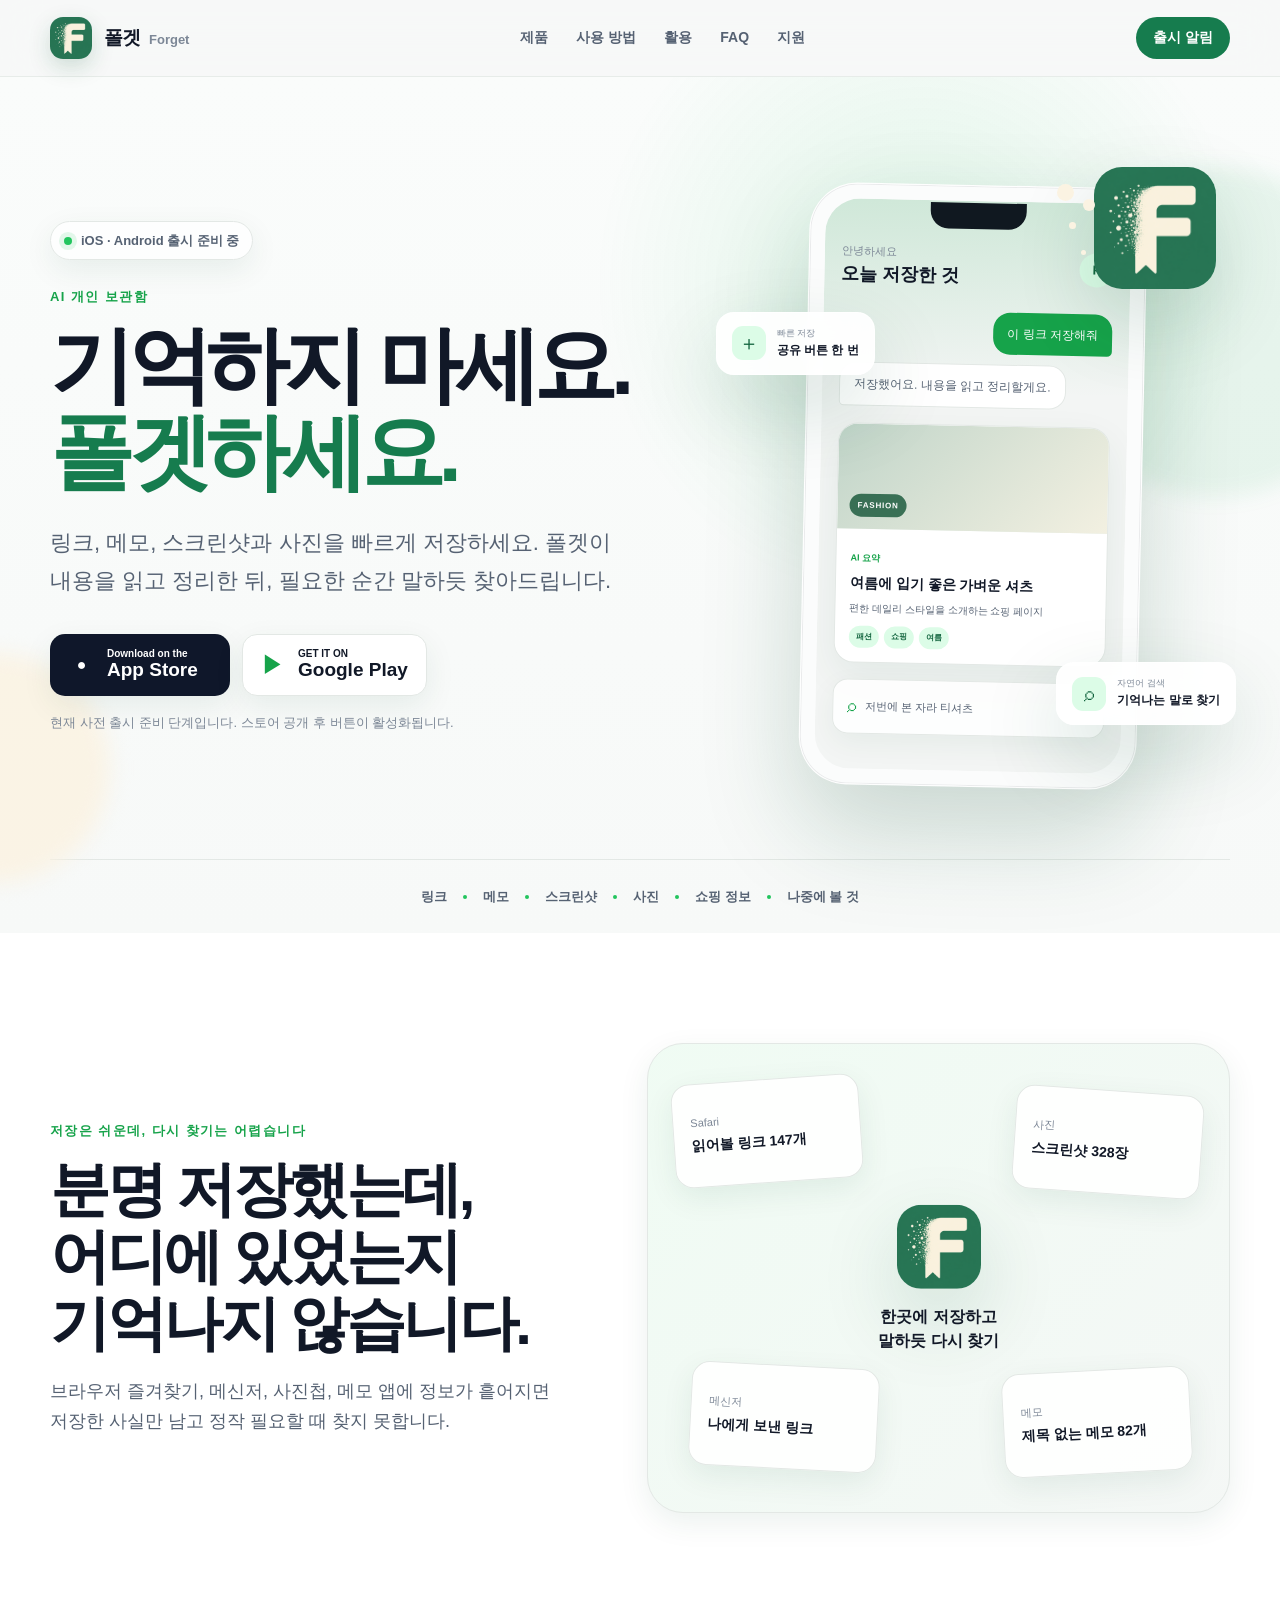
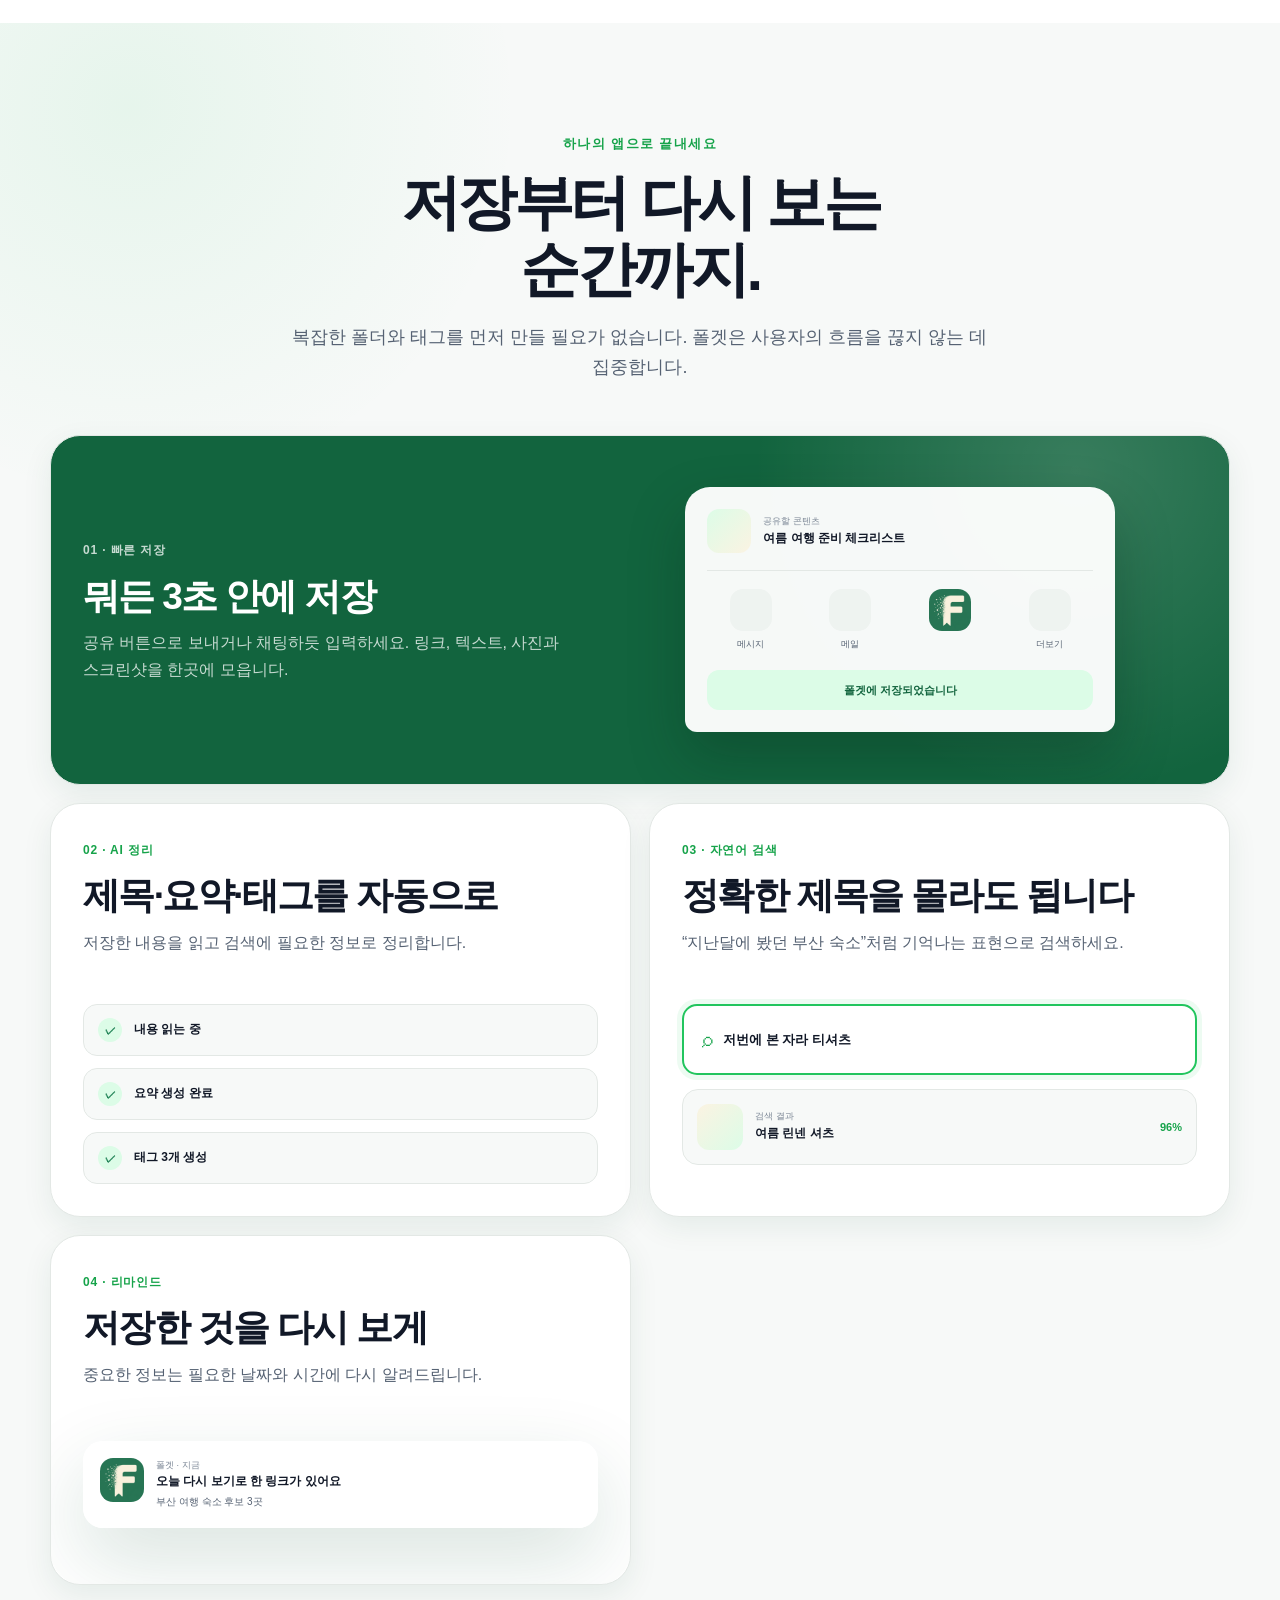
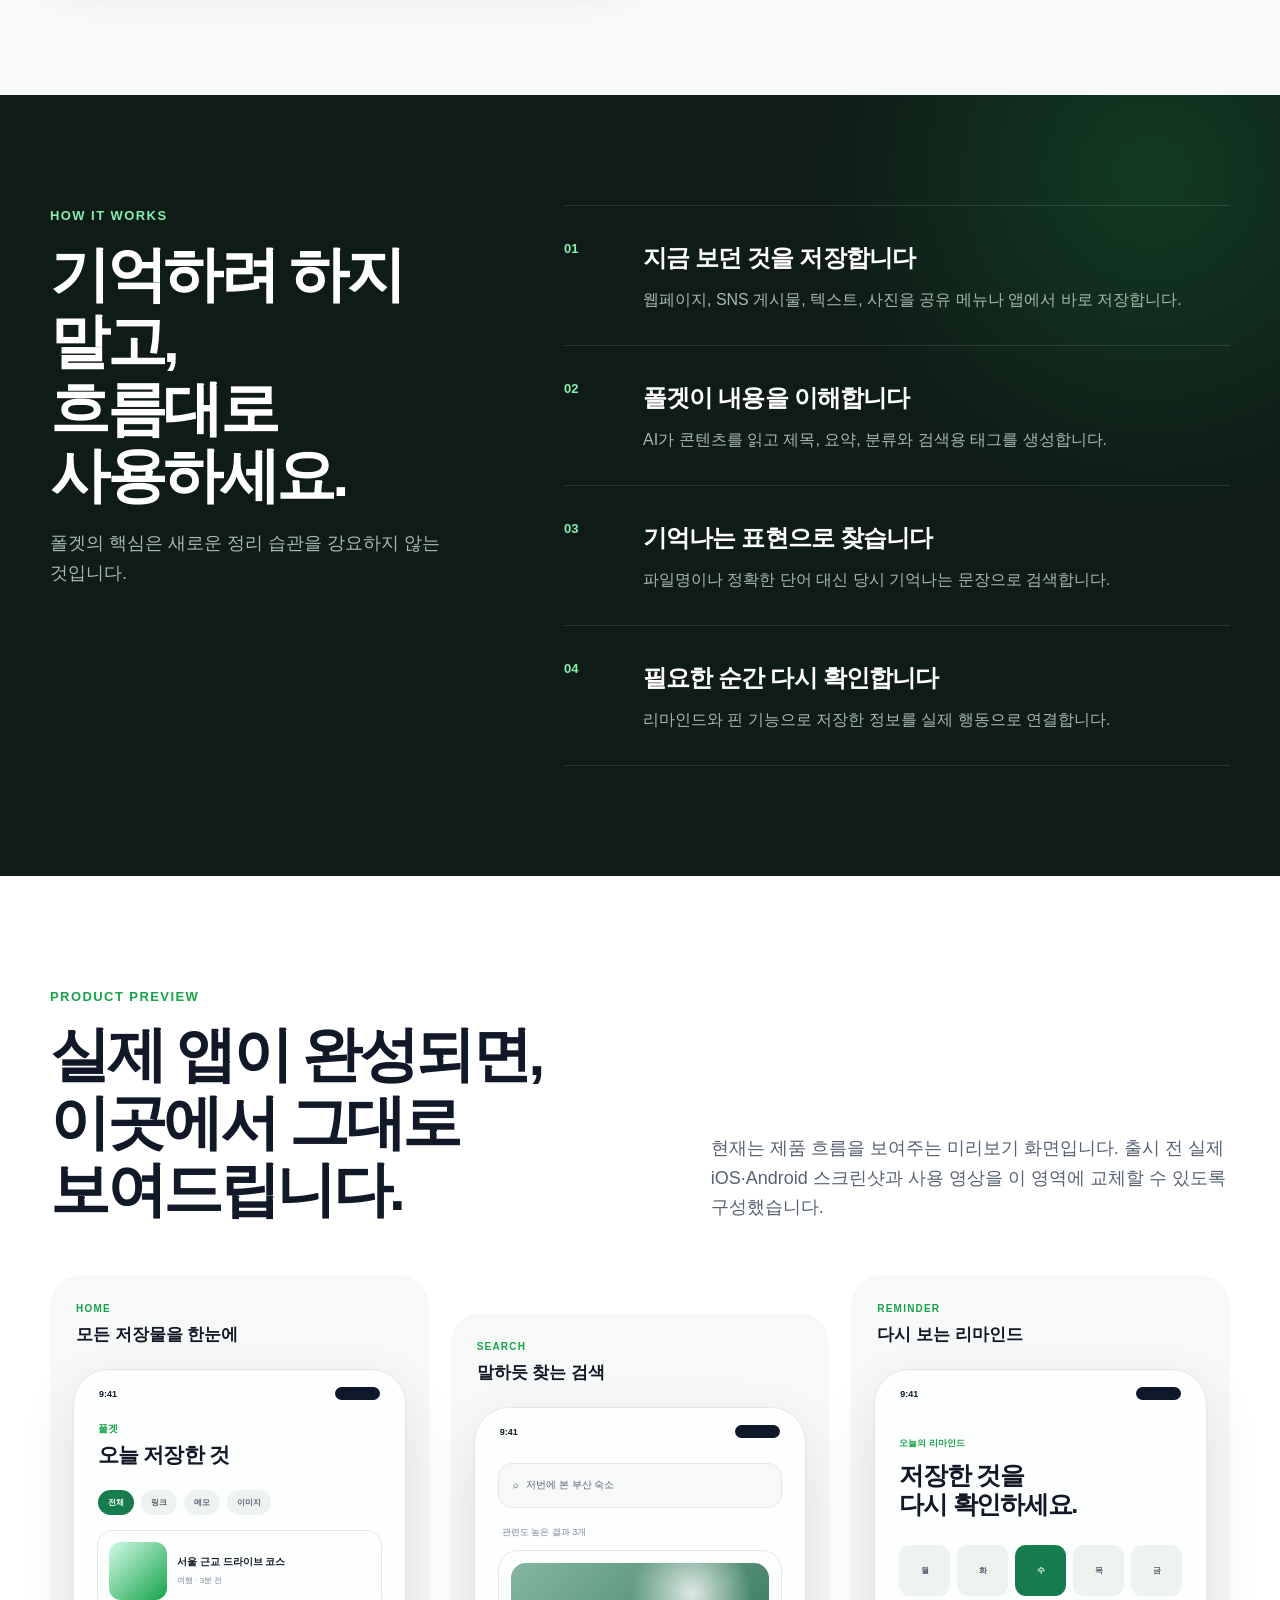
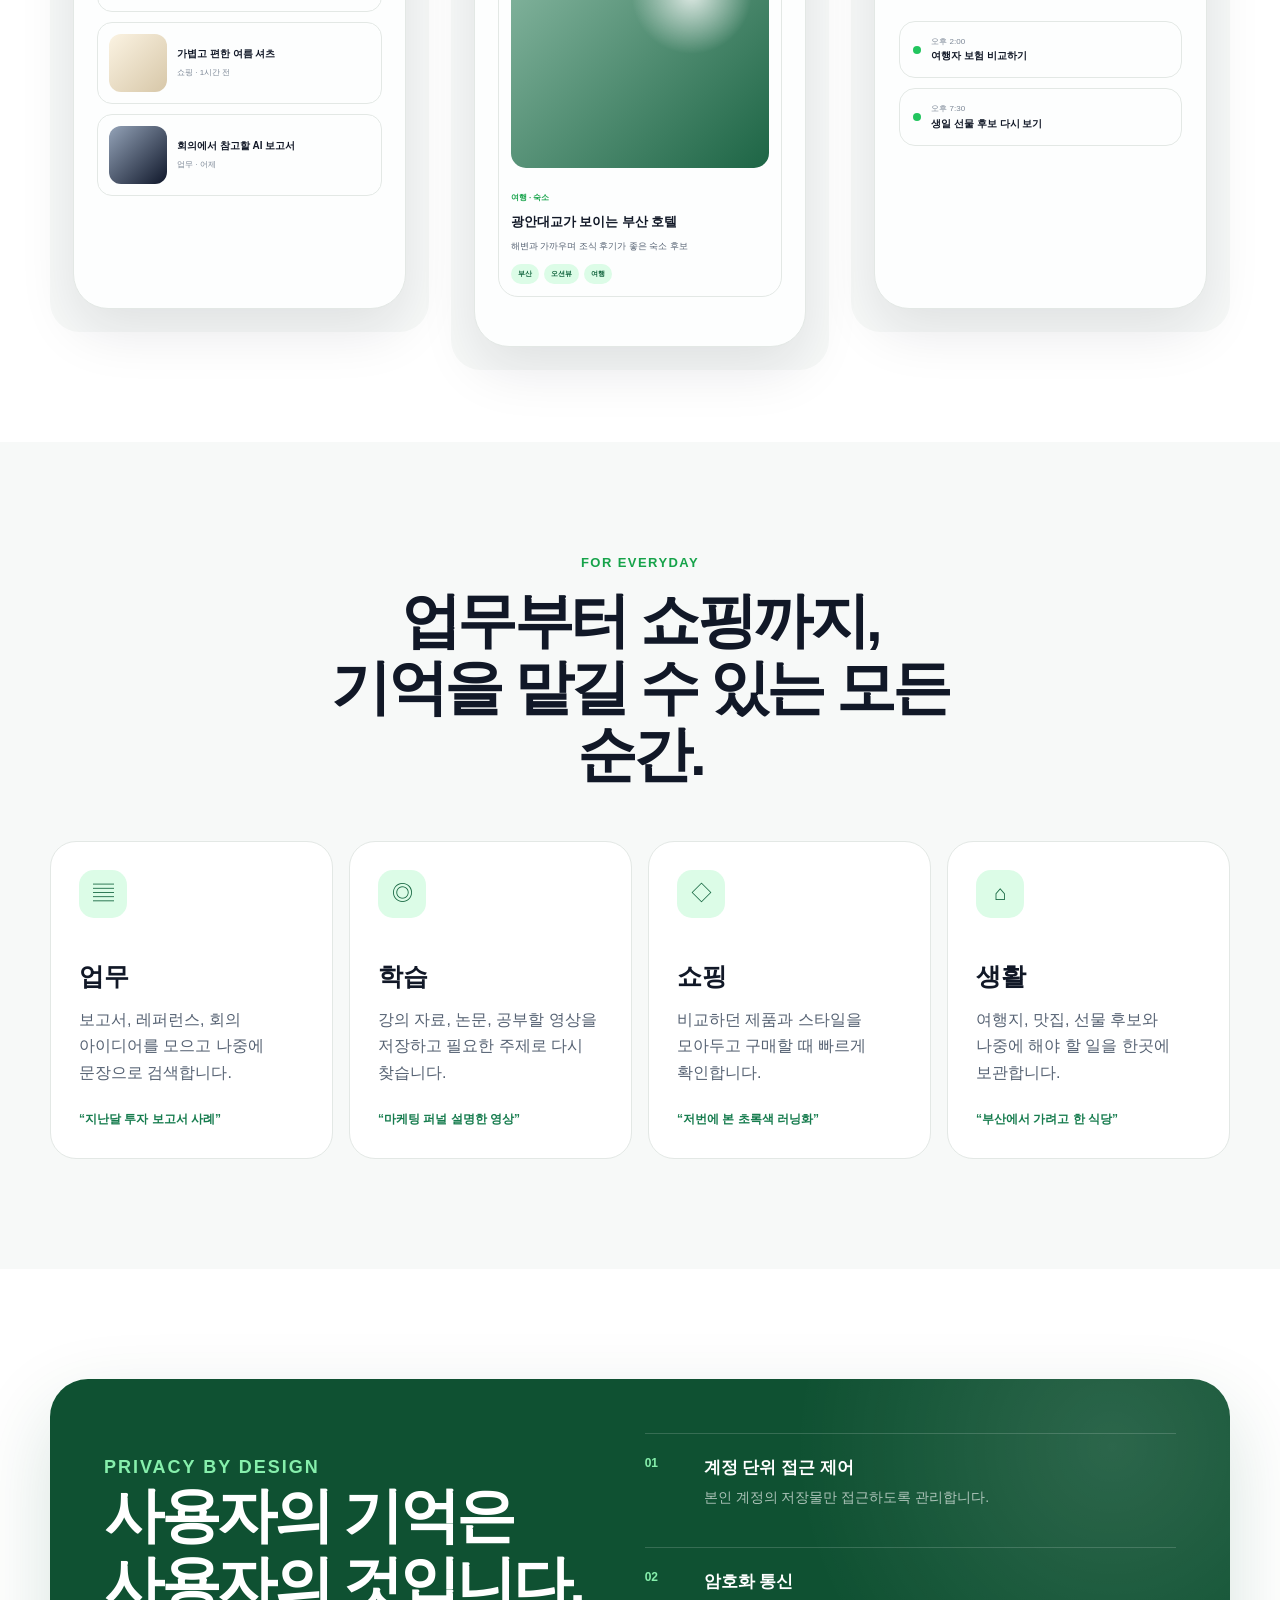
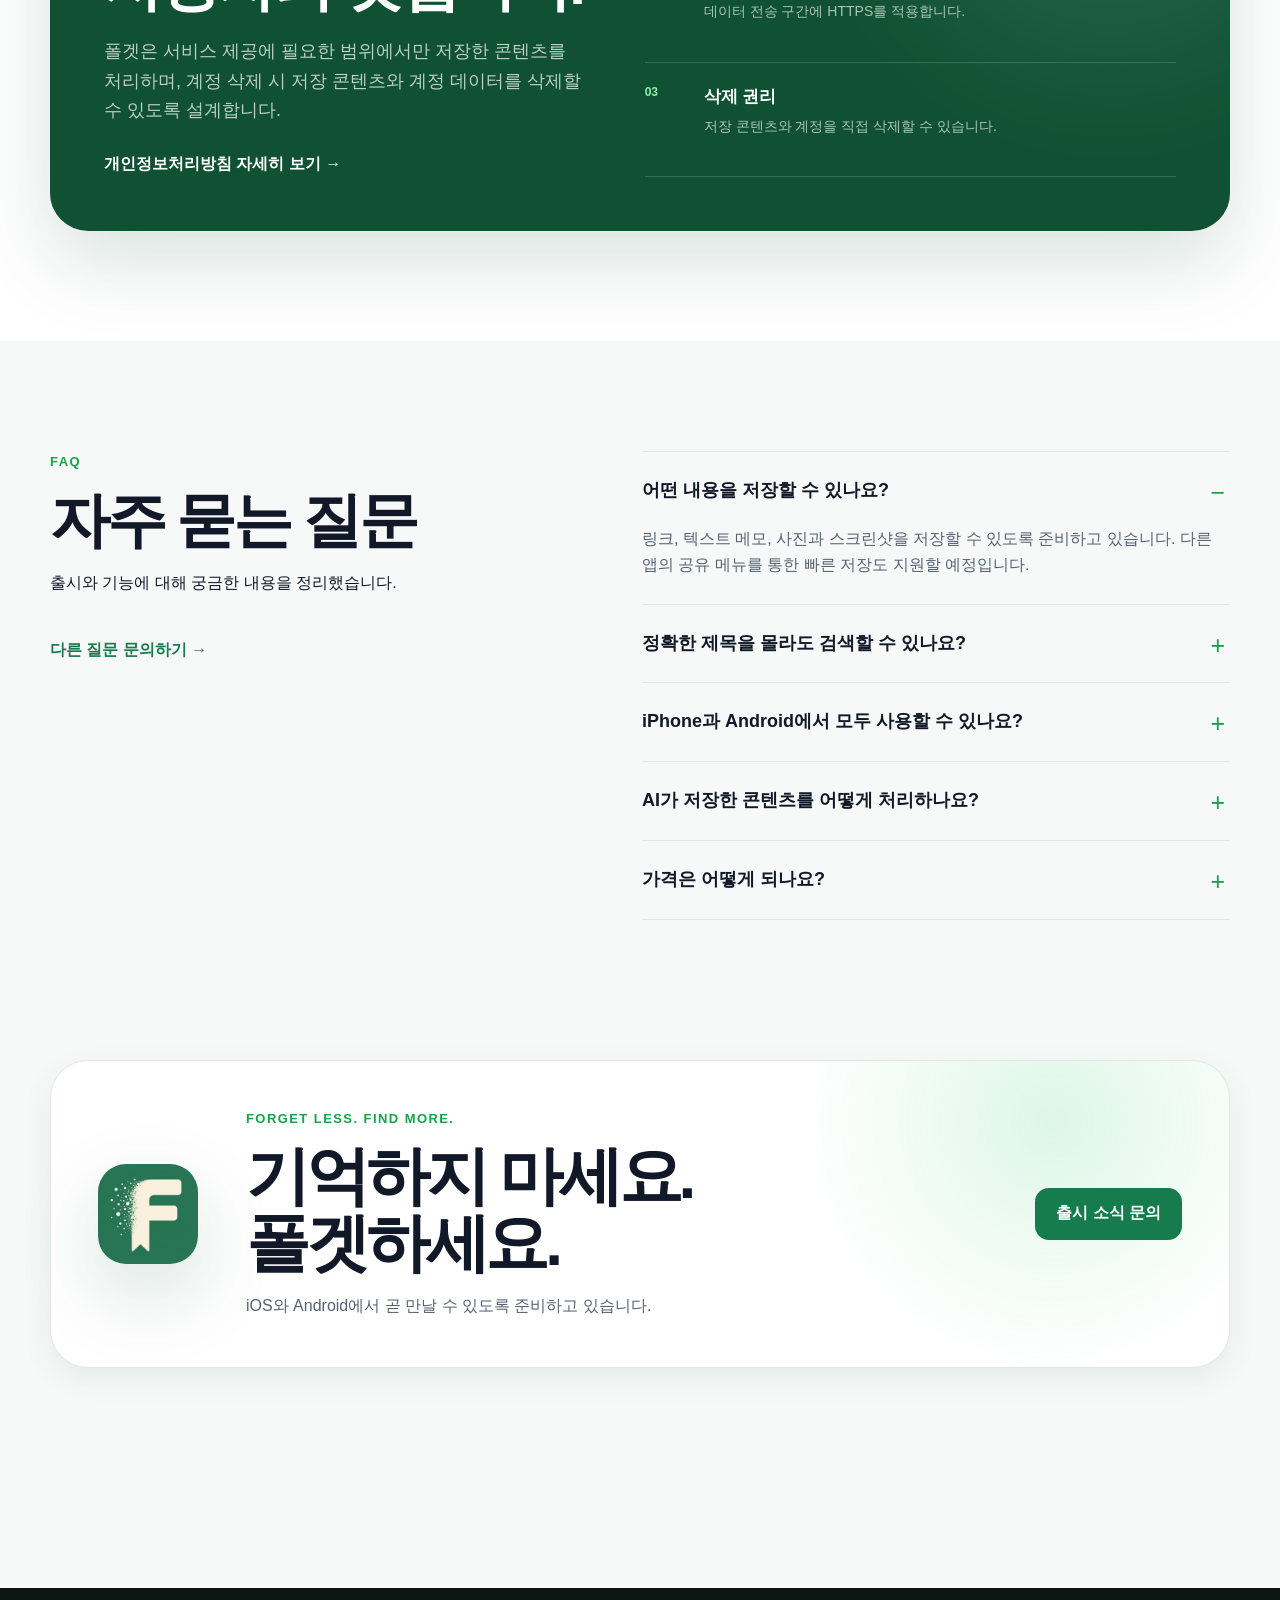
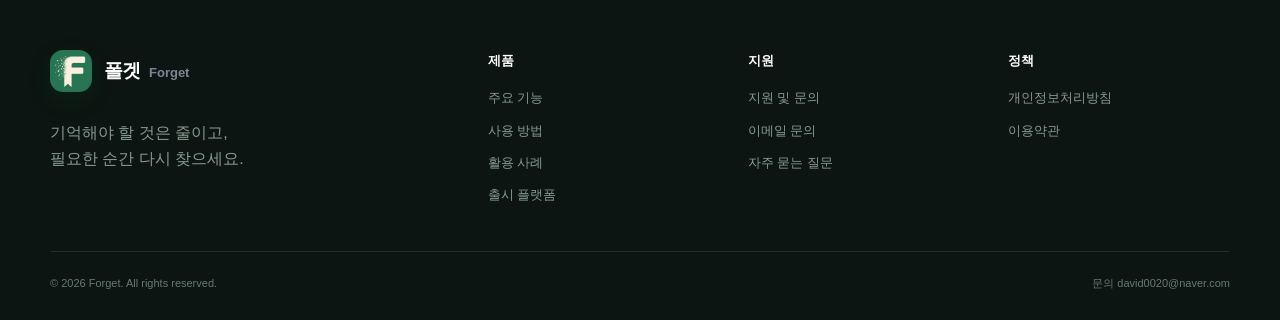
==== index.html @ 3a98cb96 "Add files via upload" ====
<!doctype html>
<html lang="ko">
<head>
  <meta charset="utf-8">
  <meta name="viewport" content="width=device-width, initial-scale=1">
  <meta name="theme-color" content="#167C4E">
  <link rel="icon" type="image/png" sizes="32x32" href="assets/favicon-32.png">
  <link rel="icon" type="image/png" sizes="48x48" href="assets/favicon-48.png">
  <link rel="apple-touch-icon" href="assets/apple-touch-icon.png">
  <link rel="manifest" href="site.webmanifest">
  <link rel="stylesheet" href="styles.css">
  <title>폴겟(Forget) — 기억하지 마세요. 폴겟하세요.</title>
  <meta name="description" content="링크, 메모, 스크린샷과 사진을 빠르게 저장하고 AI로 필요한 순간 다시 찾는 개인 보관함, 폴겟(Forget).">
  <link rel="canonical" href="https://forgetapp.kr/">
  <meta property="og:type" content="website">
  <meta property="og:locale" content="ko_KR">
  <meta property="og:site_name" content="폴겟(Forget)">
  <meta property="og:title" content="기억하지 마세요. 폴겟하세요.">
  <meta property="og:description" content="뭐든 빠르게 저장하고, AI로 필요한 순간 다시 찾으세요.">
  <meta property="og:url" content="https://forgetapp.kr/">
  <meta property="og:image" content="https://forgetapp.kr/assets/og-image.jpg">
  <meta name="twitter:card" content="summary_large_image">
</head>
<body>
  <header class="site-header">
  <div class="container header-inner">
    <a class="brand" href="index.html" aria-label="폴겟 홈">
      <img src="assets/forget-icon.png" alt="" width="42" height="42">
      <span>폴겟 <small>Forget</small></span>
    </a>

    <nav class="desktop-nav" aria-label="주요 메뉴">
      <a href="index.html#product">제품</a>
      <a href="index.html#how">사용 방법</a>
      <a href="index.html#use-cases">활용</a>
      <a href="index.html#faq">FAQ</a>
      <a href="support.html">지원</a>
    </nav>

    <a class="header-cta" href="index.html#download">출시 알림</a>
  </div>
</header>

  <main>
    <section class="hero" id="top">
      <div class="hero-orb hero-orb-one" aria-hidden="true"></div>
      <div class="hero-orb hero-orb-two" aria-hidden="true"></div>

      <div class="container hero-grid">
        <div class="hero-copy">
          <div class="launch-chip">
            <span class="status-dot" aria-hidden="true"></span>
            iOS · Android 출시 준비 중
          </div>

          <p class="eyebrow">AI 개인 보관함</p>
          <h1>기억하지 마세요.<br><span>폴겟하세요.</span></h1>
          <p class="hero-description">
            링크, 메모, 스크린샷과 사진을 빠르게 저장하세요.
            폴겟이 내용을 읽고 정리한 뒤, 필요한 순간 말하듯 찾아드립니다.
          </p>

          <div class="hero-actions" id="download">
            <!-- 출시 후 href="#"을 실제 App Store 링크로 교체하세요. -->
            <a class="store-button store-button-dark" href="#" aria-label="App Store 출시 준비 중">
              <span class="store-icon" aria-hidden="true">●</span>
              <span><small>Download on the</small><strong>App Store</strong></span>
            </a>

            <!-- 출시 후 href="#"을 실제 Google Play 링크로 교체하세요. -->
            <a class="store-button store-button-light" href="#" aria-label="Google Play 출시 준비 중">
              <span class="play-symbol" aria-hidden="true">▶</span>
              <span><small>GET IT ON</small><strong>Google Play</strong></span>
            </a>
          </div>

          <p class="hero-note">현재 사전 출시 준비 단계입니다. 스토어 공개 후 버튼이 활성화됩니다.</p>
        </div>

        <div class="hero-product" aria-label="폴겟 사용 흐름 미리보기">
          <div class="logo-stage">
            <img src="assets/forget-icon.png" alt="폴겟 앱 아이콘">
            <span class="particle p1"></span>
            <span class="particle p2"></span>
            <span class="particle p3"></span>
            <span class="particle p4"></span>
          </div>

          <div class="floating-card save-float">
            <span class="float-icon">＋</span>
            <div>
              <small>빠른 저장</small>
              <strong>공유 버튼 한 번</strong>
            </div>
          </div>

          <div class="phone-shell">
            <div class="phone-speaker"></div>
            <div class="phone-screen">
              <div class="phone-header">
                <div>
                  <small>안녕하세요</small>
                  <strong>오늘 저장한 것</strong>
                </div>
                <span class="mini-avatar">F</span>
              </div>

              <div class="chat user-chat">이 링크 저장해줘</div>
              <div class="chat ai-chat">저장했어요. 내용을 읽고 정리할게요.</div>

              <article class="content-preview">
                <div class="preview-image">
                  <span>FASHION</span>
                </div>
                <div class="preview-body">
                  <small>AI 요약</small>
                  <strong>여름에 입기 좋은 가벼운 셔츠</strong>
                  <p>편한 데일리 스타일을 소개하는 쇼핑 페이지</p>
                  <div class="tag-row">
                    <span>패션</span><span>쇼핑</span><span>여름</span>
                  </div>
                </div>
              </article>

              <div class="search-preview">
                <span>⌕</span>
                <p>저번에 본 자라 티셔츠</p>
              </div>
            </div>
          </div>

          <div class="floating-card find-float">
            <span class="float-icon">⌕</span>
            <div>
              <small>자연어 검색</small>
              <strong>기억나는 말로 찾기</strong>
            </div>
          </div>
        </div>
      </div>

      <div class="container capture-strip" aria-label="저장 가능한 콘텐츠">
        <span>링크</span><i></i><span>메모</span><i></i><span>스크린샷</span><i></i><span>사진</span><i></i><span>쇼핑 정보</span><i></i><span>나중에 볼 것</span>
      </div>
    </section>

    <section class="section problem-section">
      <div class="container problem-grid">
        <div class="section-copy">
          <p class="eyebrow">저장은 쉬운데, 다시 찾기는 어렵습니다</p>
          <h2>분명 저장했는데,<br>어디에 있었는지 기억나지 않습니다.</h2>
          <p>
            브라우저 즐겨찾기, 메신저, 사진첩, 메모 앱에 정보가 흩어지면
            저장한 사실만 남고 정작 필요할 때 찾지 못합니다.
          </p>
        </div>

        <div class="scatter-board" aria-label="여러 앱에 흩어진 정보 예시">
          <article class="scatter-card card-browser">
            <span>Safari</span>
            <strong>읽어볼 링크 147개</strong>
          </article>
          <article class="scatter-card card-photo">
            <span>사진</span>
            <strong>스크린샷 328장</strong>
          </article>
          <article class="scatter-card card-chat">
            <span>메신저</span>
            <strong>나에게 보낸 링크</strong>
          </article>
          <article class="scatter-card card-note">
            <span>메모</span>
            <strong>제목 없는 메모 82개</strong>
          </article>
          <div class="scatter-center">
            <img src="assets/forget-icon.png" alt="">
            <strong>한곳에 저장하고<br>말하듯 다시 찾기</strong>
          </div>
        </div>
      </div>
    </section>

    <section class="section product-section" id="product">
      <div class="container">
        <div class="section-heading center-heading">
          <p class="eyebrow">하나의 앱으로 끝내세요</p>
          <h2>저장부터 다시 보는 순간까지.</h2>
          <p>복잡한 폴더와 태그를 먼저 만들 필요가 없습니다. 폴겟은 사용자의 흐름을 끊지 않는 데 집중합니다.</p>
        </div>

        <div class="feature-bento">
          <article class="bento-card bento-large green-card">
            <div class="bento-copy">
              <span class="feature-label">01 · 빠른 저장</span>
              <h3>뭐든 3초 안에 저장</h3>
              <p>공유 버튼으로 보내거나 채팅하듯 입력하세요. 링크, 텍스트, 사진과 스크린샷을 한곳에 모읍니다.</p>
            </div>
            <div class="share-sheet" aria-hidden="true">
              <div class="share-source">
                <span class="source-thumb"></span>
                <div><small>공유할 콘텐츠</small><strong>여름 여행 준비 체크리스트</strong></div>
              </div>
              <div class="share-apps">
                <span>메시지</span><span>메일</span><span class="forget-share">F</span><span>더보기</span>
              </div>
              <div class="share-result">폴겟에 저장되었습니다</div>
            </div>
          </article>

          <article class="bento-card ai-card">
            <span class="feature-label">02 · AI 정리</span>
            <h3>제목·요약·태그를 자동으로</h3>
            <p>저장한 내용을 읽고 검색에 필요한 정보로 정리합니다.</p>
            <div class="ai-lines" aria-hidden="true">
              <div><span></span><strong>내용 읽는 중</strong></div>
              <div><span></span><strong>요약 생성 완료</strong></div>
              <div><span></span><strong>태그 3개 생성</strong></div>
            </div>
          </article>

          <article class="bento-card search-card">
            <span class="feature-label">03 · 자연어 검색</span>
            <h3>정확한 제목을 몰라도 됩니다</h3>
            <p>“지난달에 봤던 부산 숙소”처럼 기억나는 표현으로 검색하세요.</p>
            <div class="demo-search" aria-hidden="true">
              <span>⌕</span>
              <strong>저번에 본 자라 티셔츠</strong>
            </div>
            <div class="demo-result" aria-hidden="true">
              <span class="result-thumb"></span>
              <div><small>검색 결과</small><strong>여름 린넨 셔츠</strong></div>
              <em>96%</em>
            </div>
          </article>

          <article class="bento-card reminder-card">
            <span class="feature-label">04 · 리마인드</span>
            <h3>저장한 것을 다시 보게</h3>
            <p>중요한 정보는 필요한 날짜와 시간에 다시 알려드립니다.</p>
            <div class="notification" aria-hidden="true">
              <img src="assets/forget-icon.png" alt="">
              <div>
                <small>폴겟 · 지금</small>
                <strong>오늘 다시 보기로 한 링크가 있어요</strong>
                <p>부산 여행 숙소 후보 3곳</p>
              </div>
            </div>
          </article>
        </div>
      </div>
    </section>

    <section class="section workflow-section" id="how">
      <div class="container workflow-grid">
        <div class="workflow-sticky">
          <p class="eyebrow">HOW IT WORKS</p>
          <h2>기억하려 하지 말고,<br>흐름대로 사용하세요.</h2>
          <p>폴겟의 핵심은 새로운 정리 습관을 강요하지 않는 것입니다.</p>
        </div>

        <ol class="workflow-list">
          <li>
            <span>01</span>
            <div>
              <h3>지금 보던 것을 저장합니다</h3>
              <p>웹페이지, SNS 게시물, 텍스트, 사진을 공유 메뉴나 앱에서 바로 저장합니다.</p>
            </div>
          </li>
          <li>
            <span>02</span>
            <div>
              <h3>폴겟이 내용을 이해합니다</h3>
              <p>AI가 콘텐츠를 읽고 제목, 요약, 분류와 검색용 태그를 생성합니다.</p>
            </div>
          </li>
          <li>
            <span>03</span>
            <div>
              <h3>기억나는 표현으로 찾습니다</h3>
              <p>파일명이나 정확한 단어 대신 당시 기억나는 문장으로 검색합니다.</p>
            </div>
          </li>
          <li>
            <span>04</span>
            <div>
              <h3>필요한 순간 다시 확인합니다</h3>
              <p>리마인드와 핀 기능으로 저장한 정보를 실제 행동으로 연결합니다.</p>
            </div>
          </li>
        </ol>
      </div>
    </section>

    <section class="section showcase-section">
      <div class="container">
        <div class="section-heading showcase-heading">
          <div>
            <p class="eyebrow">PRODUCT PREVIEW</p>
            <h2>실제 앱이 완성되면,<br>이곳에서 그대로 보여드립니다.</h2>
          </div>
          <p>
            현재는 제품 흐름을 보여주는 미리보기 화면입니다.
            출시 전 실제 iOS·Android 스크린샷과 사용 영상을 이 영역에 교체할 수 있도록 구성했습니다.
          </p>
        </div>

        <!-- 실제 앱 스크린샷 추가 시 아래 .device-mockup 내부를 img 태그로 교체하면 됩니다. -->
        <div class="device-gallery">
          <article class="device-column device-one">
            <div class="device-caption">
              <span>HOME</span>
              <strong>모든 저장물을 한눈에</strong>
            </div>
            <div class="device-mockup">
              <div class="mock-status"><span>9:41</span><i></i></div>
              <div class="mock-title"><small>폴겟</small><strong>오늘 저장한 것</strong></div>
              <div class="mock-filter"><span class="active">전체</span><span>링크</span><span>메모</span><span>이미지</span></div>
              <div class="mock-list">
                <div class="mock-item"><span class="mock-img green"></span><div><strong>서울 근교 드라이브 코스</strong><small>여행 · 3분 전</small></div></div>
                <div class="mock-item"><span class="mock-img cream"></span><div><strong>가볍고 편한 여름 셔츠</strong><small>쇼핑 · 1시간 전</small></div></div>
                <div class="mock-item"><span class="mock-img dark"></span><div><strong>회의에서 참고할 AI 보고서</strong><small>업무 · 어제</small></div></div>
              </div>
            </div>
          </article>

          <article class="device-column device-two">
            <div class="device-caption">
              <span>SEARCH</span>
              <strong>말하듯 찾는 검색</strong>
            </div>
            <div class="device-mockup">
              <div class="mock-status"><span>9:41</span><i></i></div>
              <div class="mock-search-screen">
                <div class="mock-searchbar">⌕ &nbsp; 저번에 본 부산 숙소</div>
                <p>관련도 높은 결과 3개</p>
                <div class="large-result">
                  <span class="result-visual"></span>
                  <small>여행 · 숙소</small>
                  <strong>광안대교가 보이는 부산 호텔</strong>
                  <p>해변과 가까우며 조식 후기가 좋은 숙소 후보</p>
                  <div><span>부산</span><span>오션뷰</span><span>여행</span></div>
                </div>
              </div>
            </div>
          </article>

          <article class="device-column device-three">
            <div class="device-caption">
              <span>REMINDER</span>
              <strong>다시 보는 리마인드</strong>
            </div>
            <div class="device-mockup">
              <div class="mock-status"><span>9:41</span><i></i></div>
              <div class="mock-reminder-screen">
                <small>오늘의 리마인드</small>
                <strong>저장한 것을<br>다시 확인하세요.</strong>
                <div class="calendar-row"><span>월</span><span>화</span><span class="today">수</span><span>목</span><span>금</span></div>
                <div class="reminder-item"><i></i><div><small>오후 2:00</small><strong>여행자 보험 비교하기</strong></div></div>
                <div class="reminder-item"><i></i><div><small>오후 7:30</small><strong>생일 선물 후보 다시 보기</strong></div></div>
              </div>
            </div>
          </article>
        </div>
      </div>
    </section>

    <section class="section use-section" id="use-cases">
      <div class="container">
        <div class="section-heading center-heading">
          <p class="eyebrow">FOR EVERYDAY</p>
          <h2>업무부터 쇼핑까지,<br>기억을 맡길 수 있는 모든 순간.</h2>
        </div>

        <div class="use-grid">
          <article>
            <span class="use-icon">▤</span>
            <h3>업무</h3>
            <p>보고서, 레퍼런스, 회의 아이디어를 모으고 나중에 문장으로 검색합니다.</p>
            <small>“지난달 투자 보고서 사례”</small>
          </article>
          <article>
            <span class="use-icon">◎</span>
            <h3>학습</h3>
            <p>강의 자료, 논문, 공부할 영상을 저장하고 필요한 주제로 다시 찾습니다.</p>
            <small>“마케팅 퍼널 설명한 영상”</small>
          </article>
          <article>
            <span class="use-icon">◇</span>
            <h3>쇼핑</h3>
            <p>비교하던 제품과 스타일을 모아두고 구매할 때 빠르게 확인합니다.</p>
            <small>“저번에 본 초록색 러닝화”</small>
          </article>
          <article>
            <span class="use-icon">⌂</span>
            <h3>생활</h3>
            <p>여행지, 맛집, 선물 후보와 나중에 해야 할 일을 한곳에 보관합니다.</p>
            <small>“부산에서 가려고 한 식당”</small>
          </article>
        </div>
      </div>
    </section>

    <section class="section trust-section">
      <div class="container trust-panel">
        <div class="trust-copy">
          <p class="eyebrow">PRIVACY BY DESIGN</p>
          <h2>사용자의 기억은<br>사용자의 것입니다.</h2>
          <p>
            폴겟은 서비스 제공에 필요한 범위에서만 저장한 콘텐츠를 처리하며,
            계정 삭제 시 저장 콘텐츠와 계정 데이터를 삭제할 수 있도록 설계합니다.
          </p>
          <a href="privacy.html">개인정보처리방침 자세히 보기 →</a>
        </div>

        <div class="trust-points">
          <article><span>01</span><div><strong>계정 단위 접근 제어</strong><p>본인 계정의 저장물만 접근하도록 관리합니다.</p></div></article>
          <article><span>02</span><div><strong>암호화 통신</strong><p>데이터 전송 구간에 HTTPS를 적용합니다.</p></div></article>
          <article><span>03</span><div><strong>삭제 권리</strong><p>저장 콘텐츠와 계정을 직접 삭제할 수 있습니다.</p></div></article>
        </div>
      </div>
    </section>

    <section class="section faq-section" id="faq">
      <div class="container faq-grid">
        <div class="section-copy">
          <p class="eyebrow">FAQ</p>
          <h2>자주 묻는 질문</h2>
          <p>출시와 기능에 대해 궁금한 내용을 정리했습니다.</p>
          <a class="text-link" href="support.html">다른 질문 문의하기 →</a>
        </div>

        <div class="faq-list">
          <details open>
            <summary>어떤 내용을 저장할 수 있나요?</summary>
            <p>링크, 텍스트 메모, 사진과 스크린샷을 저장할 수 있도록 준비하고 있습니다. 다른 앱의 공유 메뉴를 통한 빠른 저장도 지원할 예정입니다.</p>
          </details>
          <details>
            <summary>정확한 제목을 몰라도 검색할 수 있나요?</summary>
            <p>네. 저장 당시의 정확한 제목 대신 “저번에 본 자라 티셔츠”처럼 기억나는 표현을 입력해 관련 콘텐츠를 찾는 방식입니다.</p>
          </details>
          <details>
            <summary>iPhone과 Android에서 모두 사용할 수 있나요?</summary>
            <p>React Native와 Expo 기반의 동일 코드베이스로 iOS와 Android 출시를 함께 준비하고 있습니다.</p>
          </details>
          <details>
            <summary>AI가 저장한 콘텐츠를 어떻게 처리하나요?</summary>
            <p>자동 분류, 태그와 요약 등 서비스 기능을 제공하는 데 필요한 범위에서 처리합니다. 자세한 내용은 개인정보처리방침에서 확인할 수 있습니다.</p>
          </details>
          <details>
            <summary>가격은 어떻게 되나요?</summary>
            <p>출시 전 최종 가격 정책을 확정해 앱과 공식 홈페이지에서 투명하게 안내할 예정입니다.</p>
          </details>
        </div>
      </div>
    </section>

    <section class="section final-cta-section">
      <div class="container final-cta">
        <div class="cta-logo">
          <img src="assets/forget-icon.png" alt="폴겟 아이콘">
        </div>
        <div>
          <p class="eyebrow">FORGET LESS. FIND MORE.</p>
          <h2>기억하지 마세요.<br>폴겟하세요.</h2>
          <p>iOS와 Android에서 곧 만날 수 있도록 준비하고 있습니다.</p>
        </div>
        <a href="mailto:david0020@naver.com?subject=%ED%8F%B4%EA%B2%9F%20%EC%B6%9C%EC%8B%9C%20%EC%95%8C%EB%A6%BC%20%EB%AC%B8%EC%9D%98" class="cta-mail">출시 소식 문의</a>
      </div>
    </section>
  </main>

  <footer class="site-footer">
  <div class="container footer-grid">
    <div class="footer-brand">
      <a class="brand" href="index.html">
        <img src="assets/forget-icon.png" alt="" width="40" height="40">
        <span>폴겟 <small>Forget</small></span>
      </a>
      <p>기억해야 할 것은 줄이고,<br>필요한 순간 다시 찾으세요.</p>
    </div>

    <div class="footer-column">
      <strong>제품</strong>
      <a href="index.html#product">주요 기능</a>
      <a href="index.html#how">사용 방법</a>
      <a href="index.html#use-cases">활용 사례</a>
      <a href="index.html#download">출시 플랫폼</a>
    </div>

    <div class="footer-column">
      <strong>지원</strong>
      <a href="support.html">지원 및 문의</a>
      <a href="mailto:david0020@naver.com">이메일 문의</a>
      <a href="index.html#faq">자주 묻는 질문</a>
    </div>

    <div class="footer-column">
      <strong>정책</strong>
      <a href="privacy.html">개인정보처리방침</a>
      <a href="terms.html">이용약관</a>
    </div>
  </div>

  <div class="container footer-bottom">
    <span>© 2026 Forget. All rights reserved.</span>
    <span>문의 david0020@naver.com</span>
  </div>
</footer>
</body>
</html>
---- styles.css ----
:root {
  color-scheme: light dark;
  --brand-900: #0F5132;
  --brand-800: #12643E;
  --brand-700: #167C4E;
  --brand-600: #16A34A;
  --brand-500: #22C55E;
  --brand-100: #DCFCE7;
  --brand-50: #F0FDF4;
  --cream: #FBF3E2;
  --bg: #F7F9F8;
  --surface: #FFFFFF;
  --surface-2: #EEF3F0;
  --text: #111827;
  --muted: #566273;
  --muted-2: #7C8796;
  --line: #E3E8E5;
  --dark: #0F172A;
  --shadow-sm: 0 10px 30px rgba(15, 81, 50, 0.08);
  --shadow-lg: 0 30px 80px rgba(15, 81, 50, 0.16);
  --radius-sm: 16px;
  --radius-md: 24px;
  --radius-lg: 36px;
  --container: 1180px;
}

* {
  box-sizing: border-box;
}

html {
  scroll-behavior: smooth;
}

body {
  margin: 0;
  min-width: 320px;
  color: var(--text);
  background: var(--bg);
  font-family:
    -apple-system, BlinkMacSystemFont, "Apple SD Gothic Neo",
    "Pretendard", "Noto Sans KR", "Segoe UI", sans-serif;
  line-height: 1.65;
  word-break: keep-all;
  -webkit-font-smoothing: antialiased;
}

body::selection {
  background: var(--brand-100);
  color: var(--brand-900);
}

a {
  color: inherit;
  text-decoration: none;
}

img {
  display: block;
  max-width: 100%;
}

button,
a,
summary {
  -webkit-tap-highlight-color: transparent;
}

a:focus-visible,
summary:focus-visible {
  outline: 3px solid rgba(34, 197, 94, 0.35);
  outline-offset: 4px;
}

.container {
  width: min(calc(100% - 40px), var(--container));
  margin-inline: auto;
}

.eyebrow {
  margin: 0 0 14px;
  color: var(--brand-600);
  font-size: 13px;
  font-weight: 850;
  letter-spacing: 0.11em;
  text-transform: uppercase;
}

.section {
  padding: 110px 0;
}

.section-heading {
  max-width: 720px;
  margin-bottom: 52px;
}

.center-heading {
  margin-inline: auto;
  text-align: center;
}

.section-heading h2,
.section-copy h2,
.workflow-sticky h2,
.trust-copy h2 {
  margin: 0;
  font-size: clamp(36px, 5vw, 60px);
  line-height: 1.12;
  letter-spacing: -0.058em;
}

.section-heading > p:last-child,
.section-copy > p:last-child,
.workflow-sticky > p:last-child,
.trust-copy > p {
  margin: 20px 0 0;
  color: var(--muted);
  font-size: 18px;
}

/* Header */
.site-header {
  position: sticky;
  top: 0;
  z-index: 100;
  border-bottom: 1px solid rgba(227, 232, 229, 0.78);
  background: rgba(247, 249, 248, 0.86);
  backdrop-filter: blur(20px);
  -webkit-backdrop-filter: blur(20px);
}

.header-inner {
  min-height: 76px;
  display: flex;
  align-items: center;
  justify-content: space-between;
  gap: 28px;
}

.brand {
  display: inline-flex;
  align-items: center;
  gap: 12px;
  font-size: 19px;
  font-weight: 900;
  letter-spacing: -0.04em;
}

.brand img {
  width: 42px;
  height: 42px;
  border-radius: 13px;
  box-shadow: 0 8px 22px rgba(15, 81, 50, 0.18);
}

.brand small {
  margin-left: 4px;
  color: var(--muted-2);
  font-size: 13px;
  font-weight: 650;
  letter-spacing: 0;
}

.desktop-nav {
  display: flex;
  align-items: center;
  gap: 28px;
  color: var(--muted);
  font-size: 14px;
  font-weight: 720;
}

.desktop-nav a {
  transition: color .18s ease;
}

.desktop-nav a:hover {
  color: var(--brand-600);
}

.header-cta {
  min-height: 42px;
  display: inline-flex;
  align-items: center;
  justify-content: center;
  padding: 0 17px;
  border-radius: 999px;
  color: #FFFFFF;
  background: var(--brand-700);
  font-size: 14px;
  font-weight: 800;
  transition: transform .18s ease, background .18s ease;
}

.header-cta:hover {
  transform: translateY(-2px);
  background: var(--brand-900);
}

/* Hero */
.hero {
  position: relative;
  overflow: hidden;
  padding: 90px 0 0;
  background:
    radial-gradient(circle at 72% 24%, rgba(34, 197, 94, 0.12), transparent 29%),
    linear-gradient(180deg, #FAFCFB 0%, var(--bg) 100%);
}

.hero-orb {
  position: absolute;
  border-radius: 999px;
  pointer-events: none;
  filter: blur(10px);
}

.hero-orb-one {
  width: 330px;
  height: 330px;
  right: -100px;
  top: 90px;
  background: rgba(22, 163, 74, 0.08);
}

.hero-orb-two {
  width: 230px;
  height: 230px;
  left: -120px;
  bottom: 50px;
  background: rgba(251, 243, 226, 0.85);
}

.hero-grid {
  position: relative;
  display: grid;
  align-items: center;
  gap: 62px;
}

.launch-chip {
  width: fit-content;
  display: inline-flex;
  align-items: center;
  gap: 9px;
  margin-bottom: 26px;
  padding: 8px 13px;
  border: 1px solid var(--line);
  border-radius: 999px;
  color: var(--muted);
  background: rgba(255, 255, 255, 0.76);
  font-size: 13px;
  font-weight: 720;
  box-shadow: var(--shadow-sm);
}

.status-dot {
  width: 8px;
  height: 8px;
  border-radius: 50%;
  background: var(--brand-500);
  box-shadow: 0 0 0 5px rgba(34, 197, 94, 0.12);
}

.hero-copy h1 {
  margin: 0;
  max-width: 720px;
  font-size: clamp(50px, 8vw, 84px);
  line-height: 1.04;
  letter-spacing: -0.075em;
}

.hero-copy h1 span {
  color: var(--brand-700);
}

.hero-description {
  max-width: 650px;
  margin: 28px 0 0;
  color: var(--muted);
  font-size: clamp(18px, 2.1vw, 22px);
  line-height: 1.72;
}

.hero-actions {
  display: flex;
  flex-wrap: wrap;
  gap: 12px;
  margin-top: 34px;
}

.store-button {
  min-width: 180px;
  min-height: 58px;
  display: inline-flex;
  align-items: center;
  gap: 13px;
  padding: 10px 18px;
  border: 1px solid transparent;
  border-radius: 15px;
  box-shadow: var(--shadow-sm);
  transition: transform .18s ease, box-shadow .18s ease;
}

.store-button:hover {
  transform: translateY(-3px);
  box-shadow: var(--shadow-lg);
}

.store-button > span:last-child {
  display: grid;
  line-height: 1.07;
}

.store-button small {
  font-size: 10px;
  font-weight: 650;
}

.store-button strong {
  font-size: 19px;
}

.store-button-dark {
  color: #FFFFFF;
  background: var(--dark);
}

.store-button-light {
  border-color: var(--line);
  background: var(--surface);
}

.store-icon {
  width: 25px;
  height: 25px;
  display: grid;
  place-items: center;
  color: #FFFFFF;
  font-size: 16px;
}

.play-symbol {
  color: var(--brand-600);
  font-size: 24px;
}

.hero-note {
  margin: 16px 0 0;
  color: var(--muted-2);
  font-size: 13px;
}

.hero-product {
  position: relative;
  min-height: 620px;
}

.logo-stage {
  position: absolute;
  right: 14px;
  top: 0;
  width: 122px;
  height: 122px;
  z-index: 3;
}

.logo-stage img {
  width: 100%;
  border-radius: 28px;
  box-shadow: var(--shadow-lg);
}

.particle {
  position: absolute;
  display: block;
  border-radius: 50%;
  background: var(--cream);
  animation: floatParticle 4.8s ease-in-out infinite;
}

.p1 { width: 12px; height: 12px; left: -11px; top: 32px; }
.p2 { width: 7px; height: 7px; left: -25px; top: 55px; animation-delay: .8s; }
.p3 { width: 17px; height: 17px; left: -37px; top: 17px; animation-delay: 1.4s; }
.p4 { width: 5px; height: 5px; left: -13px; top: 83px; animation-delay: 2s; }

@keyframes floatParticle {
  0%, 100% { transform: translate(0, 0); opacity: .55; }
  50% { transform: translate(-9px, -10px); opacity: 1; }
}

.phone-shell {
  position: absolute;
  width: 338px;
  min-height: 602px;
  left: 50%;
  top: 18px;
  transform: translateX(-50%) rotate(1.2deg);
  padding: 15px;
  border: 1px solid rgba(255,255,255,.8);
  border-radius: 48px;
  background: #FBFCFC;
  box-shadow:
    0 45px 100px rgba(15, 81, 50, 0.20),
    inset 0 0 0 1px rgba(17, 24, 39, .07);
}

.phone-speaker {
  position: absolute;
  width: 96px;
  height: 26px;
  left: 50%;
  top: 17px;
  z-index: 3;
  transform: translateX(-50%);
  border-radius: 0 0 18px 18px;
  background: #101820;
}

.phone-screen {
  min-height: 570px;
  padding: 43px 17px 18px;
  overflow: hidden;
  border-radius: 35px;
  background:
    linear-gradient(180deg, rgba(22, 163, 74, 0.16), transparent 34%),
    #F3F5F4;
}

.phone-header {
  display: flex;
  align-items: center;
  justify-content: space-between;
}

.phone-header > div {
  display: grid;
}

.phone-header small {
  color: var(--muted-2);
  font-size: 11px;
}

.phone-header strong {
  font-size: 18px;
}

.mini-avatar {
  width: 34px;
  height: 34px;
  display: grid;
  place-items: center;
  border-radius: 50%;
  color: var(--brand-800);
  background: var(--brand-100);
  font-size: 13px;
  font-weight: 900;
}

.chat {
  width: fit-content;
  max-width: 88%;
  margin-top: 20px;
  padding: 12px 14px;
  border-radius: 17px;
  font-size: 12px;
  line-height: 1.5;
}

.user-chat {
  margin-left: auto;
  color: #FFFFFF;
  border-radius: 17px 17px 5px 17px;
  background: var(--brand-600);
}

.ai-chat {
  margin-top: 10px;
  border: 1px solid var(--line);
  border-radius: 17px 17px 17px 5px;
  background: #FFFFFF;
  color: var(--muted);
}

.content-preview {
  margin-top: 17px;
  overflow: hidden;
  border: 1px solid var(--line);
  border-radius: 20px;
  background: #FFFFFF;
  box-shadow: 0 14px 38px rgba(15, 81, 50, .07);
}

.preview-image {
  height: 105px;
  display: flex;
  align-items: flex-end;
  padding: 12px;
  background:
    linear-gradient(135deg, rgba(15, 81, 50, .12), rgba(251, 243, 226, .75)),
    #D9E7DE;
}

.preview-image span {
  padding: 5px 8px;
  border-radius: 999px;
  color: #FFFFFF;
  background: rgba(15, 81, 50, .78);
  font-size: 8px;
  font-weight: 900;
  letter-spacing: .1em;
}

.preview-body {
  padding: 14px;
}

.preview-body small {
  color: var(--brand-600);
  font-size: 9px;
  font-weight: 800;
}

.preview-body strong {
  display: block;
  margin-top: 3px;
  font-size: 14px;
}

.preview-body p {
  margin: 6px 0 10px;
  color: var(--muted);
  font-size: 10px;
  line-height: 1.5;
}

.tag-row {
  display: flex;
  gap: 5px;
}

.tag-row span {
  padding: 4px 7px;
  border-radius: 999px;
  color: var(--brand-800);
  background: var(--brand-100);
  font-size: 8px;
  font-weight: 800;
}

.search-preview {
  display: flex;
  align-items: center;
  gap: 9px;
  margin-top: 16px;
  padding: 12px 14px;
  border: 1px solid var(--line);
  border-radius: 15px;
  background: rgba(255,255,255,.88);
  box-shadow: 0 9px 28px rgba(15, 81, 50, .06);
}

.search-preview span {
  color: var(--brand-600);
  font-size: 18px;
}

.search-preview p {
  margin: 0;
  color: var(--muted);
  font-size: 11px;
}

.floating-card {
  position: absolute;
  z-index: 4;
  display: flex;
  align-items: center;
  gap: 11px;
  padding: 13px 15px;
  border: 1px solid rgba(255,255,255,.8);
  border-radius: 18px;
  background: rgba(255,255,255,.92);
  box-shadow: var(--shadow-lg);
  backdrop-filter: blur(12px);
  -webkit-backdrop-filter: blur(12px);
  animation: floatingCard 5s ease-in-out infinite;
}

.floating-card div {
  display: grid;
}

.floating-card small {
  color: var(--muted-2);
  font-size: 9px;
}

.floating-card strong {
  font-size: 12px;
}

.float-icon {
  width: 34px;
  height: 34px;
  display: grid;
  place-items: center;
  border-radius: 11px;
  color: var(--brand-800);
  background: var(--brand-100);
  font-size: 20px;
}

.save-float {
  left: 0;
  top: 145px;
}

.find-float {
  right: -6px;
  bottom: 62px;
  animation-delay: 1.8s;
}

@keyframes floatingCard {
  0%, 100% { transform: translateY(0); }
  50% { transform: translateY(-9px); }
}

.capture-strip {
  display: flex;
  align-items: center;
  justify-content: center;
  gap: 16px;
  margin-top: 72px;
  padding: 26px 20px;
  border-top: 1px solid var(--line);
  color: var(--muted);
  font-size: 13px;
  font-weight: 720;
  white-space: nowrap;
  overflow: hidden;
}

.capture-strip i {
  width: 4px;
  height: 4px;
  flex: 0 0 auto;
  border-radius: 50%;
  background: var(--brand-500);
}

/* Problem */
.problem-section {
  background: var(--surface);
}

.problem-grid {
  display: grid;
  gap: 70px;
  align-items: center;
}

.scatter-board {
  position: relative;
  min-height: 470px;
  border: 1px solid var(--line);
  border-radius: var(--radius-lg);
  background:
    linear-gradient(135deg, rgba(240, 253, 244, .85), rgba(247, 249, 248, .7)),
    var(--surface-2);
  box-shadow: var(--shadow-sm);
  overflow: hidden;
}

.scatter-card {
  position: absolute;
  width: 188px;
  min-height: 104px;
  display: grid;
  align-content: center;
  padding: 17px;
  border: 1px solid var(--line);
  border-radius: 18px;
  background: rgba(255,255,255,.94);
  box-shadow: var(--shadow-sm);
}

.scatter-card span {
  color: var(--muted-2);
  font-size: 11px;
}

.scatter-card strong {
  margin-top: 3px;
  font-size: 14px;
}

.card-browser { left: 25px; top: 35px; transform: rotate(-4deg); }
.card-photo { right: 27px; top: 46px; transform: rotate(4deg); }
.card-chat { left: 42px; bottom: 43px; transform: rotate(3deg); }
.card-note { right: 38px; bottom: 38px; transform: rotate(-3deg); }

.scatter-center {
  position: absolute;
  width: 172px;
  left: 50%;
  top: 50%;
  display: grid;
  justify-items: center;
  text-align: center;
  transform: translate(-50%, -50%);
}

.scatter-center img {
  width: 84px;
  border-radius: 24px;
  box-shadow: var(--shadow-lg);
}

.scatter-center strong {
  margin-top: 16px;
  font-size: 16px;
  line-height: 1.45;
}

/* Product bento */
.product-section {
  background:
    radial-gradient(circle at 10% 5%, rgba(34,197,94,.08), transparent 20%),
    var(--bg);
}

.feature-bento {
  display: grid;
  gap: 18px;
}

.bento-card {
  position: relative;
  min-height: 350px;
  padding: 32px;
  overflow: hidden;
  border: 1px solid var(--line);
  border-radius: 30px;
  background: var(--surface);
  box-shadow: var(--shadow-sm);
}

.bento-card h3 {
  margin: 12px 0 12px;
  font-size: clamp(26px, 3vw, 37px);
  line-height: 1.18;
  letter-spacing: -0.045em;
}

.bento-card p {
  max-width: 520px;
  margin: 0;
  color: var(--muted);
}

.feature-label {
  color: var(--brand-600);
  font-size: 12px;
  font-weight: 850;
  letter-spacing: .07em;
}

.green-card {
  color: #FFFFFF;
  background:
    radial-gradient(circle at 87% 10%, rgba(255,255,255,.16), transparent 30%),
    var(--brand-800);
}

.green-card .feature-label,
.green-card p {
  color: rgba(255,255,255,.76);
}

.share-sheet {
  width: min(430px, 92%);
  margin: 48px auto 0;
  padding: 22px;
  border-radius: 25px 25px 12px 12px;
  color: var(--text);
  background: rgba(255,255,255,.96);
  box-shadow: 0 25px 55px rgba(6, 36, 22, .28);
}

.share-source {
  display: flex;
  align-items: center;
  gap: 12px;
  padding-bottom: 17px;
  border-bottom: 1px solid var(--line);
}

.source-thumb {
  width: 44px;
  height: 44px;
  border-radius: 12px;
  background: linear-gradient(135deg, var(--brand-100), var(--cream));
}

.share-source div {
  display: grid;
}

.share-source small {
  color: var(--muted-2);
  font-size: 9px;
}

.share-source strong {
  font-size: 12px;
}

.share-apps {
  display: grid;
  grid-template-columns: repeat(4, 1fr);
  gap: 13px;
  margin-top: 18px;
  text-align: center;
  color: var(--muted);
  font-size: 9px;
}

.share-apps span::before {
  content: "";
  width: 42px;
  height: 42px;
  display: block;
  margin: 0 auto 6px;
  border-radius: 13px;
  background: var(--surface-2);
}

.share-apps .forget-share {
  color: transparent;
  position: relative;
}

.share-apps .forget-share::before {
  background:
    url("assets/forget-icon.png") center / cover no-repeat;
}

.share-result {
  margin-top: 18px;
  padding: 11px;
  border-radius: 12px;
  color: var(--brand-800);
  background: var(--brand-100);
  text-align: center;
  font-size: 11px;
  font-weight: 800;
}

.ai-lines {
  display: grid;
  gap: 12px;
  margin-top: 48px;
}

.ai-lines div {
  display: flex;
  align-items: center;
  gap: 12px;
  padding: 13px 14px;
  border: 1px solid var(--line);
  border-radius: 14px;
  background: var(--bg);
  font-size: 12px;
}

.ai-lines span {
  width: 24px;
  height: 24px;
  display: grid;
  place-items: center;
  border-radius: 50%;
  background: var(--brand-100);
}

.ai-lines span::after {
  content: "✓";
  color: var(--brand-700);
  font-size: 11px;
  font-weight: 900;
}

.demo-search {
  display: flex;
  align-items: center;
  gap: 10px;
  margin-top: 48px;
  padding: 16px 18px;
  border: 2px solid var(--brand-500);
  border-radius: 15px;
  background: var(--surface);
  box-shadow: 0 0 0 5px rgba(34,197,94,.08);
}

.demo-search span {
  color: var(--brand-600);
  font-size: 21px;
}

.demo-search strong {
  font-size: 13px;
}

.demo-result {
  display: flex;
  align-items: center;
  gap: 12px;
  margin-top: 14px;
  padding: 14px;
  border: 1px solid var(--line);
  border-radius: 16px;
  background: var(--bg);
}

.result-thumb {
  width: 46px;
  height: 46px;
  flex: 0 0 auto;
  border-radius: 12px;
  background: linear-gradient(135deg, var(--cream), var(--brand-100));
}

.demo-result div {
  min-width: 0;
  display: grid;
  flex: 1;
}

.demo-result small {
  color: var(--muted-2);
  font-size: 9px;
}

.demo-result strong {
  overflow: hidden;
  font-size: 12px;
  white-space: nowrap;
  text-overflow: ellipsis;
}

.demo-result em {
  color: var(--brand-600);
  font-size: 11px;
  font-style: normal;
  font-weight: 850;
}

.notification {
  display: flex;
  gap: 12px;
  margin-top: 52px;
  padding: 16px;
  border: 1px solid rgba(255,255,255,.8);
  border-radius: 20px;
  background: rgba(255,255,255,.88);
  box-shadow: var(--shadow-lg);
  backdrop-filter: blur(12px);
}

.notification img {
  width: 44px;
  height: 44px;
  flex: 0 0 auto;
  border-radius: 13px;
}

.notification div {
  display: grid;
}

.notification small {
  color: var(--muted-2);
  font-size: 9px;
}

.notification strong {
  font-size: 12px;
}

.notification p {
  margin-top: 2px;
  font-size: 10px;
}

/* Workflow */
.workflow-section {
  color: #FFFFFF;
  background:
    radial-gradient(circle at 90% 10%, rgba(34,197,94,.19), transparent 25%),
    #0E1B16;
}

.workflow-grid {
  display: grid;
  gap: 70px;
}

.workflow-sticky .eyebrow {
  color: #86EFAC;
}

.workflow-sticky > p:last-child {
  color: #A7B8B0;
}

.workflow-list {
  margin: 0;
  padding: 0;
  list-style: none;
}

.workflow-list li {
  display: grid;
  grid-template-columns: 56px 1fr;
  gap: 23px;
  padding: 32px 0;
  border-top: 1px solid rgba(255,255,255,.12);
}

.workflow-list li:last-child {
  border-bottom: 1px solid rgba(255,255,255,.12);
}

.workflow-list > li > span {
  color: #86EFAC;
  font-size: 13px;
  font-weight: 850;
}

.workflow-list h3 {
  margin: 0;
  font-size: 24px;
  letter-spacing: -0.035em;
}

.workflow-list p {
  margin: 9px 0 0;
  color: #A7B8B0;
}

/* Showcase */
.showcase-section {
  background: var(--surface);
}

.showcase-heading {
  max-width: none;
  display: grid;
  gap: 26px;
  align-items: end;
}

.showcase-heading > p {
  margin: 0 0 8px;
  color: var(--muted);
}

.device-gallery {
  display: grid;
  gap: 22px;
  align-items: end;
}

.device-column {
  padding: 23px;
  border-radius: 30px;
  background: var(--bg);
}

.device-caption {
  display: grid;
  padding: 3px 3px 20px;
}

.device-caption span {
  color: var(--brand-600);
  font-size: 10px;
  font-weight: 900;
  letter-spacing: .12em;
}

.device-caption strong {
  margin-top: 3px;
  font-size: 17px;
}

.device-mockup {
  min-height: 540px;
  overflow: hidden;
  padding: 15px;
  border: 1px solid var(--line);
  border-radius: 35px;
  background: #FDFEFE;
  box-shadow: 0 22px 55px rgba(17, 24, 39, .10);
}

.mock-status {
  display: flex;
  align-items: center;
  justify-content: space-between;
  padding: 2px 10px 18px;
  font-size: 9px;
  font-weight: 850;
}

.mock-status i {
  width: 45px;
  height: 13px;
  border-radius: 999px;
  background: var(--dark);
}

.mock-title {
  display: grid;
  padding: 2px 9px 17px;
}

.mock-title small {
  color: var(--brand-600);
  font-size: 10px;
  font-weight: 850;
}

.mock-title strong {
  font-size: 21px;
  letter-spacing: -0.04em;
}

.mock-filter {
  display: flex;
  gap: 7px;
  padding: 0 9px 15px;
  overflow: hidden;
}

.mock-filter span {
  padding: 6px 10px;
  border-radius: 999px;
  color: var(--muted);
  background: var(--surface-2);
  font-size: 8px;
  font-weight: 800;
  white-space: nowrap;
}

.mock-filter .active {
  color: #FFFFFF;
  background: var(--brand-700);
}

.mock-list {
  display: grid;
  gap: 10px;
  padding: 0 8px;
}

.mock-item {
  display: flex;
  gap: 10px;
  align-items: center;
  padding: 11px;
  border: 1px solid var(--line);
  border-radius: 15px;
}

.mock-img {
  width: 58px;
  height: 58px;
  flex: 0 0 auto;
  border-radius: 12px;
}

.mock-img.green { background: linear-gradient(135deg, #D1FAE5, #16A34A); }
.mock-img.cream { background: linear-gradient(135deg, #FBF3E2, #D7C7A8); }
.mock-img.dark { background: linear-gradient(135deg, #94A3B8, #0F172A); }

.mock-item div {
  min-width: 0;
  display: grid;
}

.mock-item strong {
  overflow: hidden;
  font-size: 10px;
  white-space: nowrap;
  text-overflow: ellipsis;
}

.mock-item small {
  margin-top: 3px;
  color: var(--muted-2);
  font-size: 8px;
}

.mock-search-screen {
  padding: 6px 8px;
}

.mock-searchbar {
  padding: 13px 14px;
  border: 1px solid var(--line);
  border-radius: 14px;
  color: var(--muted);
  background: var(--bg);
  font-size: 10px;
}

.mock-search-screen > p {
  margin: 17px 4px 10px;
  color: var(--muted-2);
  font-size: 9px;
}

.large-result {
  padding: 12px;
  border: 1px solid var(--line);
  border-radius: 20px;
}

.result-visual {
  height: 205px;
  display: block;
  margin-bottom: 14px;
  border-radius: 15px;
  background:
    radial-gradient(circle at 70% 15%, rgba(255,255,255,.8), transparent 24%),
    linear-gradient(135deg, #86B6A0, #1D6545);
}

.large-result small {
  color: var(--brand-600);
  font-size: 8px;
  font-weight: 800;
}

.large-result strong {
  display: block;
  margin-top: 3px;
  font-size: 13px;
}

.large-result p {
  margin: 6px 0 11px;
  color: var(--muted);
  font-size: 9px;
}

.large-result div {
  display: flex;
  gap: 5px;
}

.large-result div span {
  padding: 4px 7px;
  border-radius: 999px;
  color: var(--brand-800);
  background: var(--brand-100);
  font-size: 7px;
  font-weight: 800;
}

.mock-reminder-screen {
  padding: 9px;
}

.mock-reminder-screen > small {
  color: var(--brand-600);
  font-size: 9px;
  font-weight: 850;
}

.mock-reminder-screen > strong {
  display: block;
  margin-top: 6px;
  font-size: 25px;
  line-height: 1.18;
  letter-spacing: -0.05em;
}

.calendar-row {
  display: grid;
  grid-template-columns: repeat(5, 1fr);
  gap: 7px;
  margin: 25px 0;
}

.calendar-row span {
  display: grid;
  place-items: center;
  aspect-ratio: 1;
  border-radius: 11px;
  color: var(--muted);
  background: var(--surface-2);
  font-size: 8px;
  font-weight: 800;
}

.calendar-row .today {
  color: #FFFFFF;
  background: var(--brand-700);
}

.reminder-item {
  display: flex;
  gap: 10px;
  align-items: center;
  margin-top: 10px;
  padding: 13px;
  border: 1px solid var(--line);
  border-radius: 16px;
}

.reminder-item i {
  width: 8px;
  height: 8px;
  flex: 0 0 auto;
  border-radius: 50%;
  background: var(--brand-500);
}

.reminder-item div {
  display: grid;
}

.reminder-item small {
  color: var(--muted-2);
  font-size: 8px;
}

.reminder-item strong {
  font-size: 10px;
}

/* Use */
.use-section {
  background: var(--bg);
}

.use-grid {
  display: grid;
  gap: 16px;
}

.use-grid article {
  min-height: 300px;
  padding: 28px;
  border: 1px solid var(--line);
  border-radius: 26px;
  background: var(--surface);
  transition: transform .18s ease, box-shadow .18s ease;
}

.use-grid article:hover {
  transform: translateY(-5px);
  box-shadow: var(--shadow-lg);
}

.use-icon {
  width: 48px;
  height: 48px;
  display: grid;
  place-items: center;
  border-radius: 15px;
  color: var(--brand-800);
  background: var(--brand-100);
  font-size: 21px;
}

.use-grid h3 {
  margin: 38px 0 10px;
  font-size: 25px;
}

.use-grid p {
  margin: 0;
  color: var(--muted);
}

.use-grid small {
  display: block;
  margin-top: 24px;
  color: var(--brand-700);
  font-size: 12px;
  font-weight: 800;
}

/* Trust */
.trust-section {
  background: var(--surface);
}

.trust-panel {
  display: grid;
  gap: 60px;
  padding: 54px;
  border-radius: 38px;
  color: #FFFFFF;
  background:
    radial-gradient(circle at 90% 15%, rgba(255,255,255,.12), transparent 28%),
    var(--brand-900);
  box-shadow: var(--shadow-lg);
}

.trust-copy .eyebrow {
  color: #86EFAC;
}

.trust-copy > p {
  color: rgba(255,255,255,.72);
}

.trust-copy a {
  display: inline-block;
  margin-top: 25px;
  color: #FFFFFF;
  font-weight: 800;
}

.trust-points {
  display: grid;
}

.trust-points article {
  display: grid;
  grid-template-columns: 44px 1fr;
  gap: 15px;
  padding: 20px 0;
  border-top: 1px solid rgba(255,255,255,.16);
}

.trust-points article:last-child {
  border-bottom: 1px solid rgba(255,255,255,.16);
}

.trust-points > article > span {
  color: #86EFAC;
  font-size: 12px;
  font-weight: 850;
}

.trust-points strong {
  font-size: 17px;
}

.trust-points p {
  margin: 4px 0 0;
  color: rgba(255,255,255,.65);
  font-size: 14px;
}

/* FAQ */
.faq-section {
  background: var(--bg);
}

.faq-grid {
  display: grid;
  gap: 60px;
}

.text-link {
  display: inline-block;
  margin-top: 25px;
  color: var(--brand-700);
  font-weight: 800;
}

.faq-list {
  border-top: 1px solid var(--line);
}

.faq-list details {
  border-bottom: 1px solid var(--line);
}

.faq-list summary {
  position: relative;
  padding: 24px 44px 24px 0;
  cursor: pointer;
  list-style: none;
  font-size: 18px;
  font-weight: 820;
}

.faq-list summary::-webkit-details-marker {
  display: none;
}

.faq-list summary::after {
  content: "+";
  position: absolute;
  right: 5px;
  top: 20px;
  color: var(--brand-600);
  font-size: 25px;
  font-weight: 500;
}

.faq-list details[open] summary::after {
  content: "−";
}

.faq-list details p {
  max-width: 680px;
  margin: -4px 0 25px;
  color: var(--muted);
}

/* CTA */
.final-cta-section {
  padding-top: 30px;
  background: var(--bg);
}

.final-cta {
  display: grid;
  gap: 28px;
  align-items: center;
  padding: 47px;
  border: 1px solid var(--line);
  border-radius: 38px;
  background:
    radial-gradient(circle at 85% 20%, rgba(34,197,94,.15), transparent 24%),
    var(--surface);
  box-shadow: var(--shadow-sm);
}

.cta-logo img {
  width: 100px;
  border-radius: 28px;
  box-shadow: var(--shadow-lg);
}

.final-cta h2 {
  margin: 0;
  font-size: clamp(40px, 5vw, 65px);
  line-height: 1.05;
  letter-spacing: -0.065em;
}

.final-cta > div > p:last-child {
  margin: 16px 0 0;
  color: var(--muted);
}

.cta-mail {
  width: fit-content;
  min-height: 52px;
  display: inline-flex;
  align-items: center;
  justify-content: center;
  padding: 0 21px;
  border-radius: 14px;
  color: #FFFFFF;
  background: var(--brand-700);
  font-weight: 850;
}

/* Footer */
.site-footer {
  margin-top: 110px;
  padding: 62px 0 28px;
  color: #D2DDD7;
  background: #0C1511;
}

.footer-grid {
  display: grid;
  gap: 38px;
}

.footer-brand .brand {
  color: #FFFFFF;
}

.footer-brand p {
  margin: 20px 0 0;
  color: #879A90;
}

.footer-column {
  display: grid;
  align-content: start;
  gap: 11px;
}

.footer-column strong {
  margin-bottom: 5px;
  color: #FFFFFF;
  font-size: 13px;
}

.footer-column a {
  color: #879A90;
  font-size: 13px;
}

.footer-column a:hover {
  color: #FFFFFF;
}

.footer-bottom {
  display: flex;
  flex-direction: column;
  gap: 7px;
  margin-top: 45px;
  padding-top: 22px;
  border-top: 1px solid rgba(255,255,255,.10);
  color: #687A70;
  font-size: 11px;
}

/* Legal pages */
.legal-page {
  padding: 85px 0 110px;
  background: var(--surface);
}

.legal-layout {
  display: grid;
  gap: 55px;
}

.legal-aside h1 {
  margin: 0;
  font-size: clamp(40px, 6vw, 62px);
  line-height: 1.05;
  letter-spacing: -0.06em;
}

.legal-aside > p:nth-of-type(2) {
  margin: 16px 0 0;
  color: var(--muted-2);
  font-size: 13px;
}

.legal-aside nav {
  display: grid;
  gap: 7px;
  margin-top: 35px;
}

.legal-aside nav a {
  width: fit-content;
  color: var(--muted);
  font-size: 13px;
}

.legal-aside nav a.active {
  color: var(--brand-700);
  font-weight: 850;
}

.legal-document {
  max-width: 760px;
}

.legal-document > p:first-child {
  margin-top: 0;
  padding: 22px;
  border-left: 4px solid var(--brand-600);
  background: var(--brand-50);
}

.legal-document h2 {
  margin: 44px 0 13px;
  font-size: 21px;
  letter-spacing: -0.03em;
}

.legal-document p,
.legal-document li {
  color: var(--muted);
}

.legal-document ul {
  padding-left: 20px;
}

.legal-document li + li {
  margin-top: 8px;
}

.legal-document a {
  color: var(--brand-700);
}

/* Support */
.support-hero {
  padding: 100px 0;
  color: #FFFFFF;
  background:
    radial-gradient(circle at 80% 20%, rgba(134,239,172,.19), transparent 28%),
    var(--brand-900);
}

.support-hero-inner {
  max-width: 800px;
}

.support-hero .eyebrow {
  color: #86EFAC;
}

.support-hero h1 {
  margin: 0;
  font-size: clamp(46px, 7vw, 78px);
  line-height: 1.05;
  letter-spacing: -0.07em;
}

.support-hero p {
  margin: 25px 0 0;
  color: rgba(255,255,255,.7);
  font-size: 18px;
}

.support-mail-button {
  display: inline-flex;
  min-height: 54px;
  align-items: center;
  margin-top: 30px;
  padding: 0 20px;
  border-radius: 14px;
  color: var(--brand-900);
  background: #FFFFFF;
  font-weight: 850;
}

.support-content {
  padding: 90px 0;
}

.support-cards {
  display: grid;
  gap: 16px;
}

.support-cards article {
  padding: 29px;
  border: 1px solid var(--line);
  border-radius: 25px;
  background: var(--surface);
}

.support-cards span {
  color: var(--brand-600);
  font-size: 12px;
  font-weight: 850;
}

.support-cards h2 {
  margin: 23px 0 8px;
  font-size: 25px;
}

.support-cards p {
  margin: 0;
  color: var(--muted);
}

.support-guide {
  display: grid;
  gap: 35px;
  margin-top: 70px;
  padding: 45px;
  border-radius: 30px;
  background: var(--surface-2);
}

.support-guide h2 {
  margin: 0;
  font-size: clamp(31px, 4vw, 49px);
  line-height: 1.15;
  letter-spacing: -0.05em;
}

.support-guide ul {
  margin: 0;
  padding-left: 19px;
  color: var(--muted);
}

.support-guide li + li {
  margin-top: 10px;
}

.security-note {
  margin: 20px 0 0;
  color: var(--muted-2);
  font-size: 13px;
}

/* 404 */
.not-found {
  min-height: 70vh;
  display: grid;
  place-items: center;
  align-content: center;
  padding: 80px 20px;
  text-align: center;
}

.not-found img {
  width: 105px;
  margin-bottom: 28px;
  border-radius: 29px;
  box-shadow: var(--shadow-lg);
}

.not-found h1 {
  margin: 0;
  font-size: clamp(42px, 7vw, 70px);
  line-height: 1.08;
  letter-spacing: -0.065em;
}

.not-found > p:not(.eyebrow) {
  color: var(--muted);
}

.not-found > a {
  min-height: 50px;
  display: inline-flex;
  align-items: center;
  margin-top: 20px;
  padding: 0 20px;
  border-radius: 14px;
  color: #FFFFFF;
  background: var(--brand-700);
  font-weight: 850;
}

/* Responsive */
@media (min-width: 760px) {
  .hero-grid {
    grid-template-columns: minmax(0, 1.08fr) minmax(430px, .92fr);
  }

  .problem-grid,
  .faq-grid,
  .trust-panel,
  .support-guide {
    grid-template-columns: minmax(0, .95fr) minmax(0, 1.05fr);
  }

  .feature-bento {
    grid-template-columns: repeat(2, minmax(0, 1fr));
  }

  .bento-large {
    grid-column: span 2;
    display: grid;
    grid-template-columns: minmax(0, .9fr) minmax(380px, 1.1fr);
    gap: 35px;
    align-items: center;
  }

  .bento-large .share-sheet {
    margin-top: 0;
  }

  .workflow-grid {
    grid-template-columns: minmax(300px, .8fr) minmax(0, 1.2fr);
  }

  .workflow-sticky {
    position: sticky;
    top: 130px;
    align-self: start;
  }

  .showcase-heading {
    grid-template-columns: minmax(0, 1.1fr) minmax(320px, .9fr);
  }

  .device-gallery {
    grid-template-columns: repeat(3, minmax(0, 1fr));
  }

  .device-two {
    transform: translateY(38px);
  }

  .use-grid,
  .support-cards {
    grid-template-columns: repeat(2, minmax(0, 1fr));
  }

  .final-cta {
    grid-template-columns: 120px minmax(0, 1fr) auto;
  }

  .footer-grid {
    grid-template-columns: 1.8fr repeat(3, 1fr);
  }

  .footer-bottom {
    flex-direction: row;
    justify-content: space-between;
  }

  .legal-layout {
    grid-template-columns: 260px minmax(0, 1fr);
  }

  .legal-aside {
    position: sticky;
    top: 120px;
    align-self: start;
  }
}

@media (min-width: 1020px) {
  .use-grid {
    grid-template-columns: repeat(4, minmax(0, 1fr));
  }
}

@media (max-width: 900px) {
  .desktop-nav {
    display: none;
  }

  .hero-product {
    min-height: 635px;
  }
}

@media (max-width: 759px) {
  .section {
    padding: 82px 0;
  }

  .site-header .header-cta {
    display: none;
  }

  .header-inner {
    min-height: 68px;
  }

  .hero {
    padding-top: 55px;
  }

  .hero-grid {
    gap: 45px;
  }

  .hero-product {
    min-height: 585px;
  }

  .phone-shell {
    width: min(316px, 88vw);
  }

  .logo-stage {
    right: 0;
    width: 88px;
    height: 88px;
  }

  .save-float {
    left: -3px;
    top: 125px;
  }

  .find-float {
    right: -2px;
  }

  .floating-card {
    padding: 10px 12px;
  }

  .capture-strip {
    justify-content: flex-start;
    margin-top: 35px;
  }

  .scatter-board {
    min-height: 420px;
  }

  .scatter-card {
    width: 155px;
    min-height: 90px;
    padding: 13px;
  }

  .scatter-card strong {
    font-size: 12px;
  }

  .card-browser { left: 13px; }
  .card-photo { right: 12px; }
  .card-chat { left: 16px; }
  .card-note { right: 16px; }

  .bento-card {
    min-height: auto;
    padding: 25px;
  }

  .trust-panel,
  .final-cta,
  .support-guide {
    padding: 30px;
  }

  .device-two {
    transform: none;
  }

  .site-footer {
    margin-top: 75px;
  }
}

@media (max-width: 430px) {
  .container {
    width: min(calc(100% - 28px), var(--container));
  }

  .brand small {
    display: none;
  }

  .hero-copy h1 {
    font-size: 52px;
  }

  .hero-actions {
    display: grid;
  }

  .store-button {
    width: 100%;
  }

  .hero-product {
    min-height: 540px;
  }

  .phone-shell {
    width: 286px;
    min-height: 540px;
  }

  .phone-screen {
    min-height: 510px;
  }

  .logo-stage {
    width: 76px;
    height: 76px;
  }

  .floating-card strong {
    max-width: 105px;
    overflow: hidden;
    white-space: nowrap;
    text-overflow: ellipsis;
  }

  .scatter-center {
    width: 140px;
  }

  .scatter-center img {
    width: 70px;
  }

  .device-column {
    padding: 16px;
  }

  .legal-page {
    padding-top: 60px;
  }
}

/* Dark mode */
@media (prefers-color-scheme: dark) {
  :root {
    --bg: #0F1713;
    --surface: #141F1A;
    --surface-2: #1A2821;
    --text: #F5F8F6;
    --muted: #B1BDB6;
    --muted-2: #839189;
    --line: #293A31;
    --brand-50: rgba(34,197,94,.08);
    --brand-100: rgba(34,197,94,.16);
    --shadow-sm: 0 10px 30px rgba(0,0,0,.20);
    --shadow-lg: 0 30px 80px rgba(0,0,0,.34);
  }

  .site-header {
    border-bottom-color: rgba(41,58,49,.8);
    background: rgba(15, 23, 19, .86);
  }

  .hero {
    background:
      radial-gradient(circle at 72% 24%, rgba(34,197,94,.13), transparent 29%),
      linear-gradient(180deg, #101A15, var(--bg));
  }

  .launch-chip,
  .floating-card,
  .notification {
    border-color: rgba(255,255,255,.09);
    background: rgba(20,31,26,.93);
  }

  .phone-shell {
    border-color: rgba(255,255,255,.08);
    background: #1A211E;
  }

  .phone-screen {
    background:
      linear-gradient(180deg, rgba(22,163,74,.18), transparent 34%),
      #101713;
  }

  .ai-chat,
  .content-preview,
  .search-preview,
  .share-sheet,
  .device-mockup,
  .store-button-light {
    background: #18221D;
  }

  .preview-image {
    background:
      linear-gradient(135deg, rgba(15,81,50,.35), rgba(251,243,226,.14)),
      #203229;
  }

  .green-card {
    background:
      radial-gradient(circle at 87% 10%, rgba(255,255,255,.12), transparent 30%),
      #0B5B37;
  }

  .mock-img.cream {
    background: linear-gradient(135deg, #765F42, #B59B70);
  }

  .legal-document > p:first-child {
    background: rgba(34,197,94,.08);
  }
}

@media (prefers-reduced-motion: reduce) {
  html {
    scroll-behavior: auto;
  }

  *,
  *::before,
  *::after {
    animation-duration: .01ms !important;
    animation-iteration-count: 1 !important;
    transition-duration: .01ms !important;
  }
}
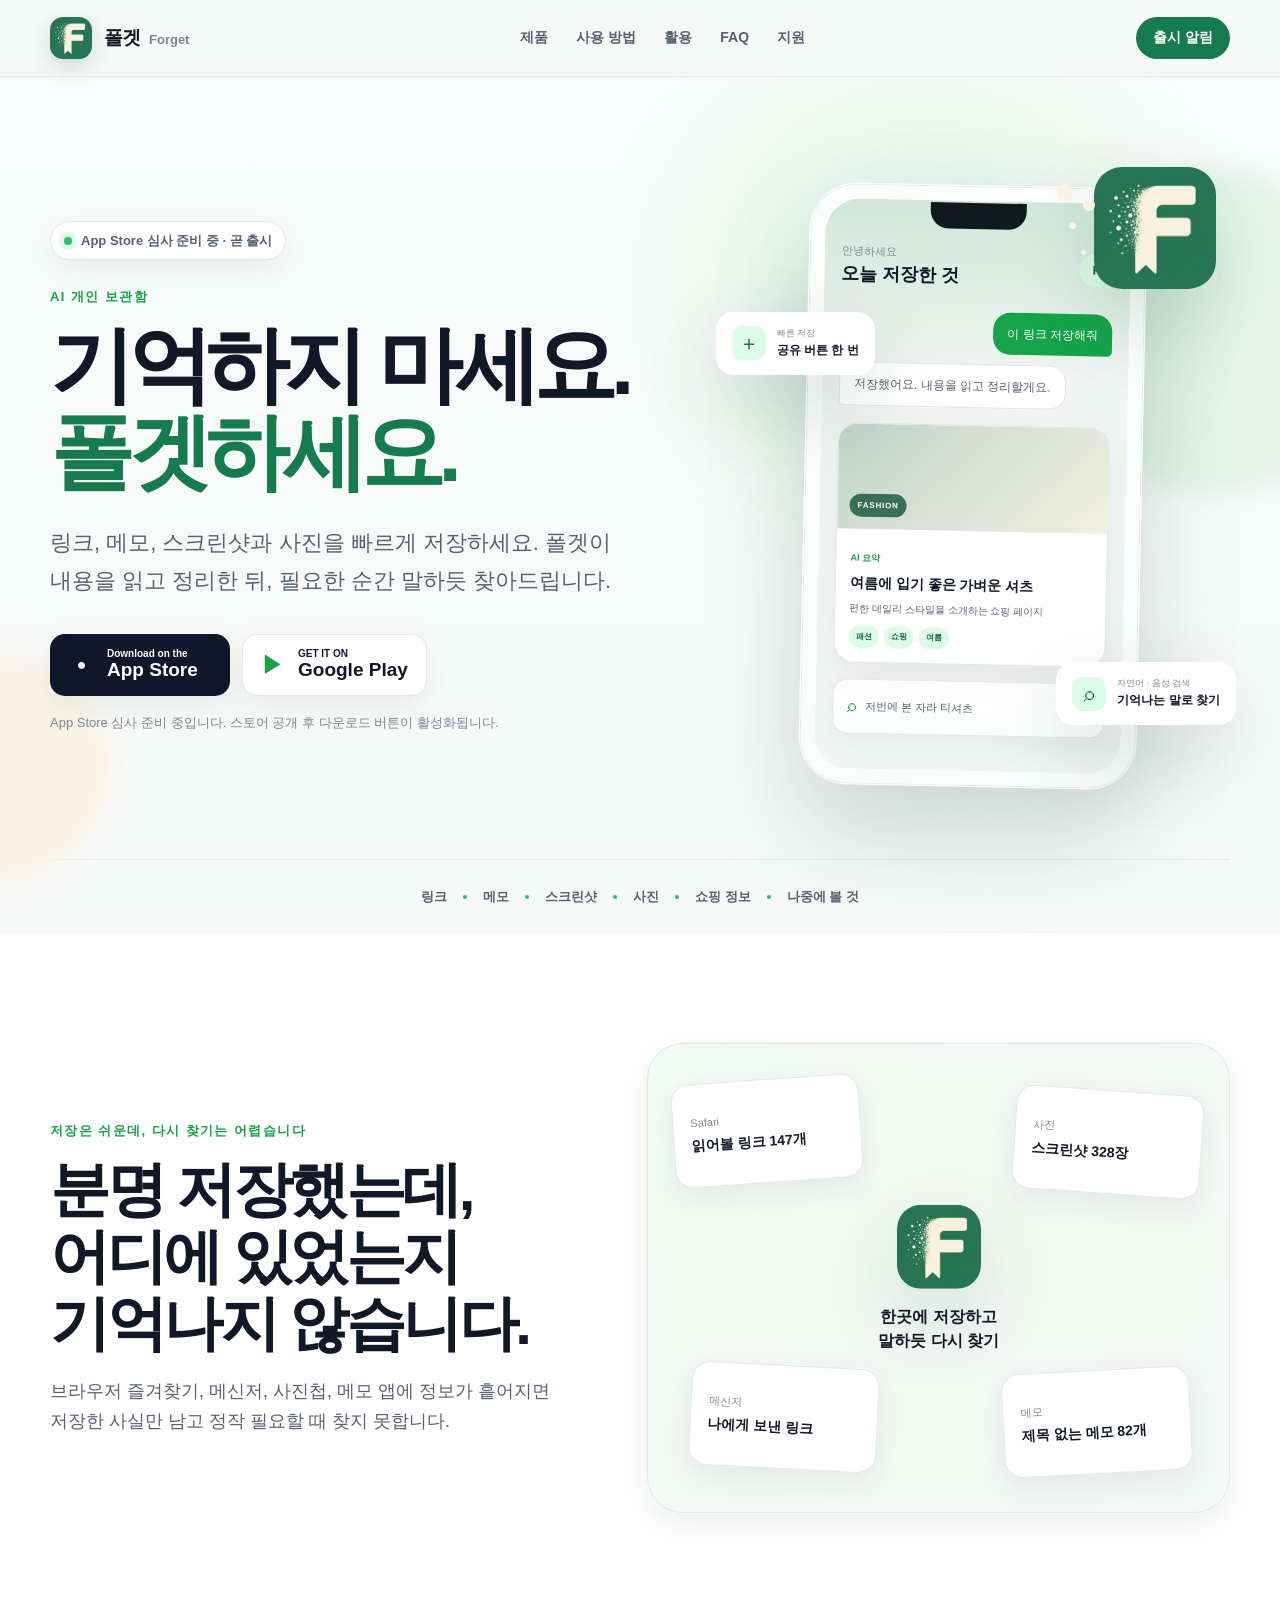
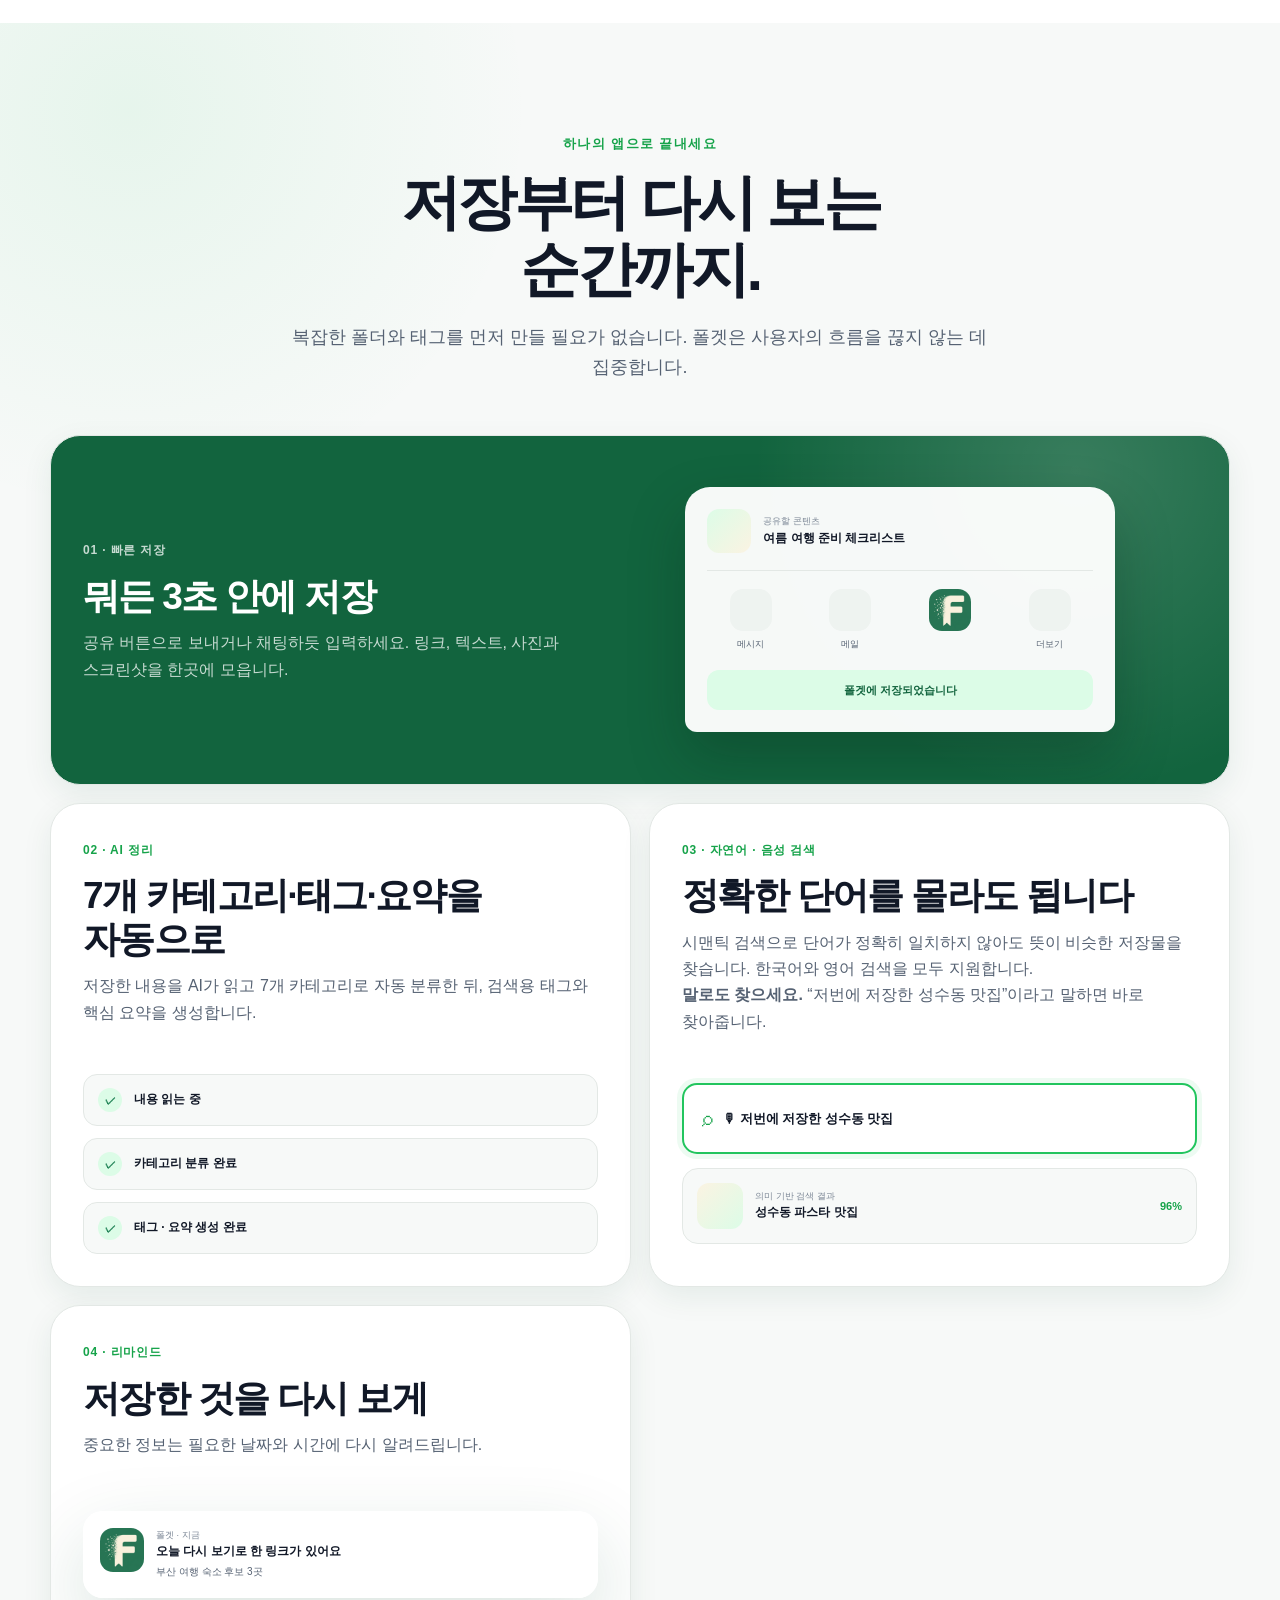
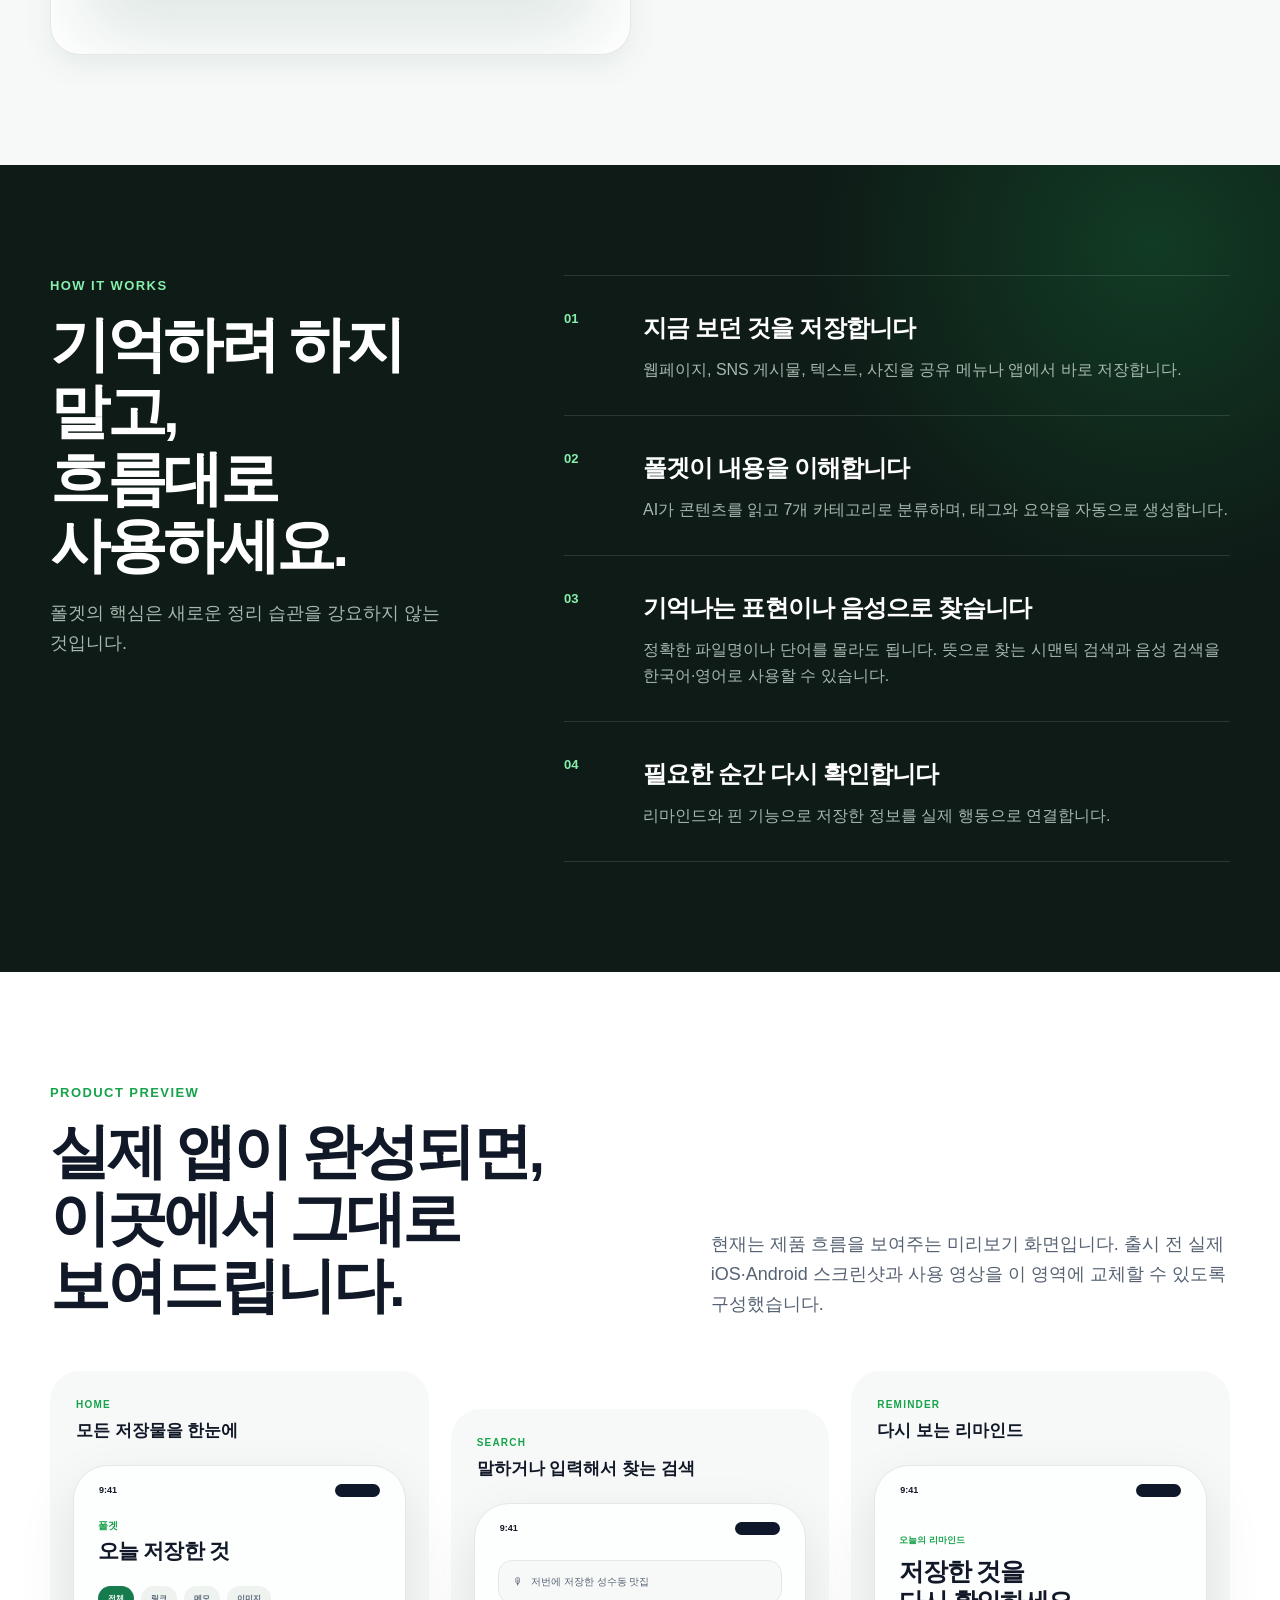
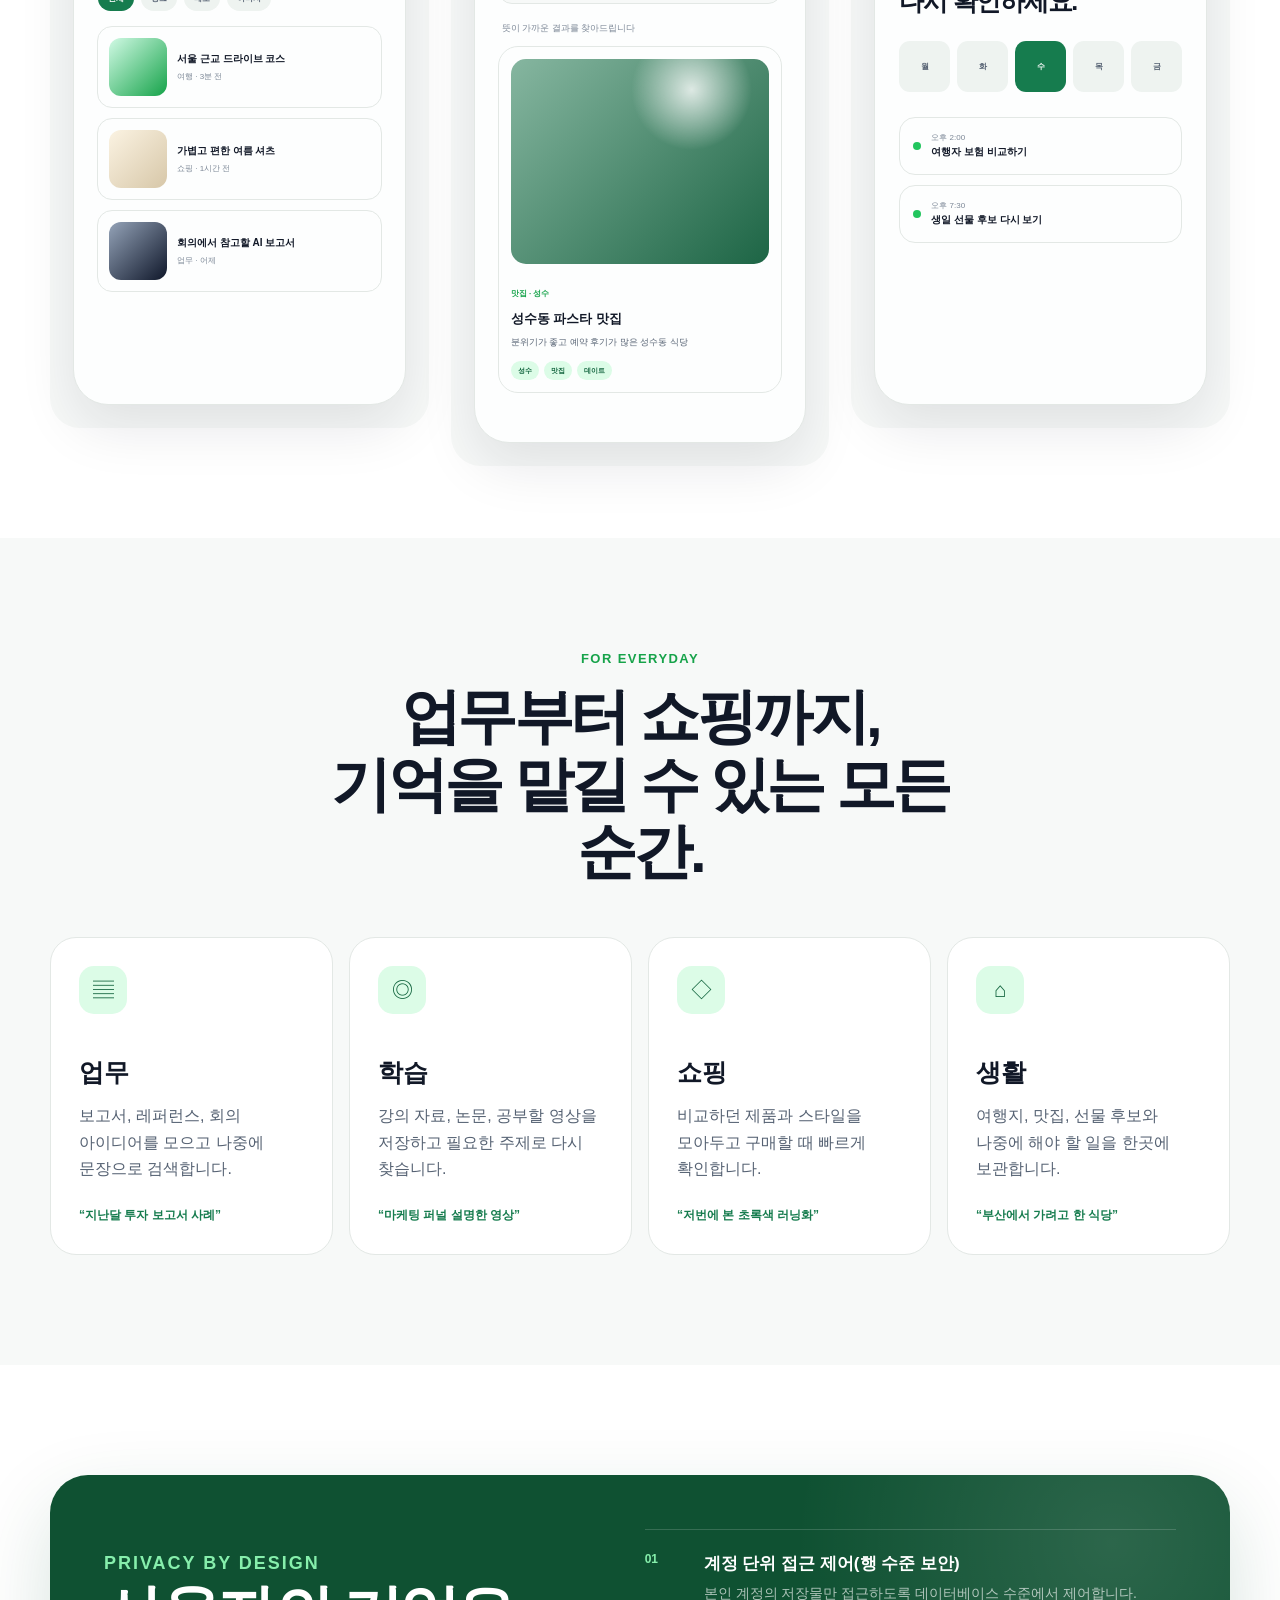
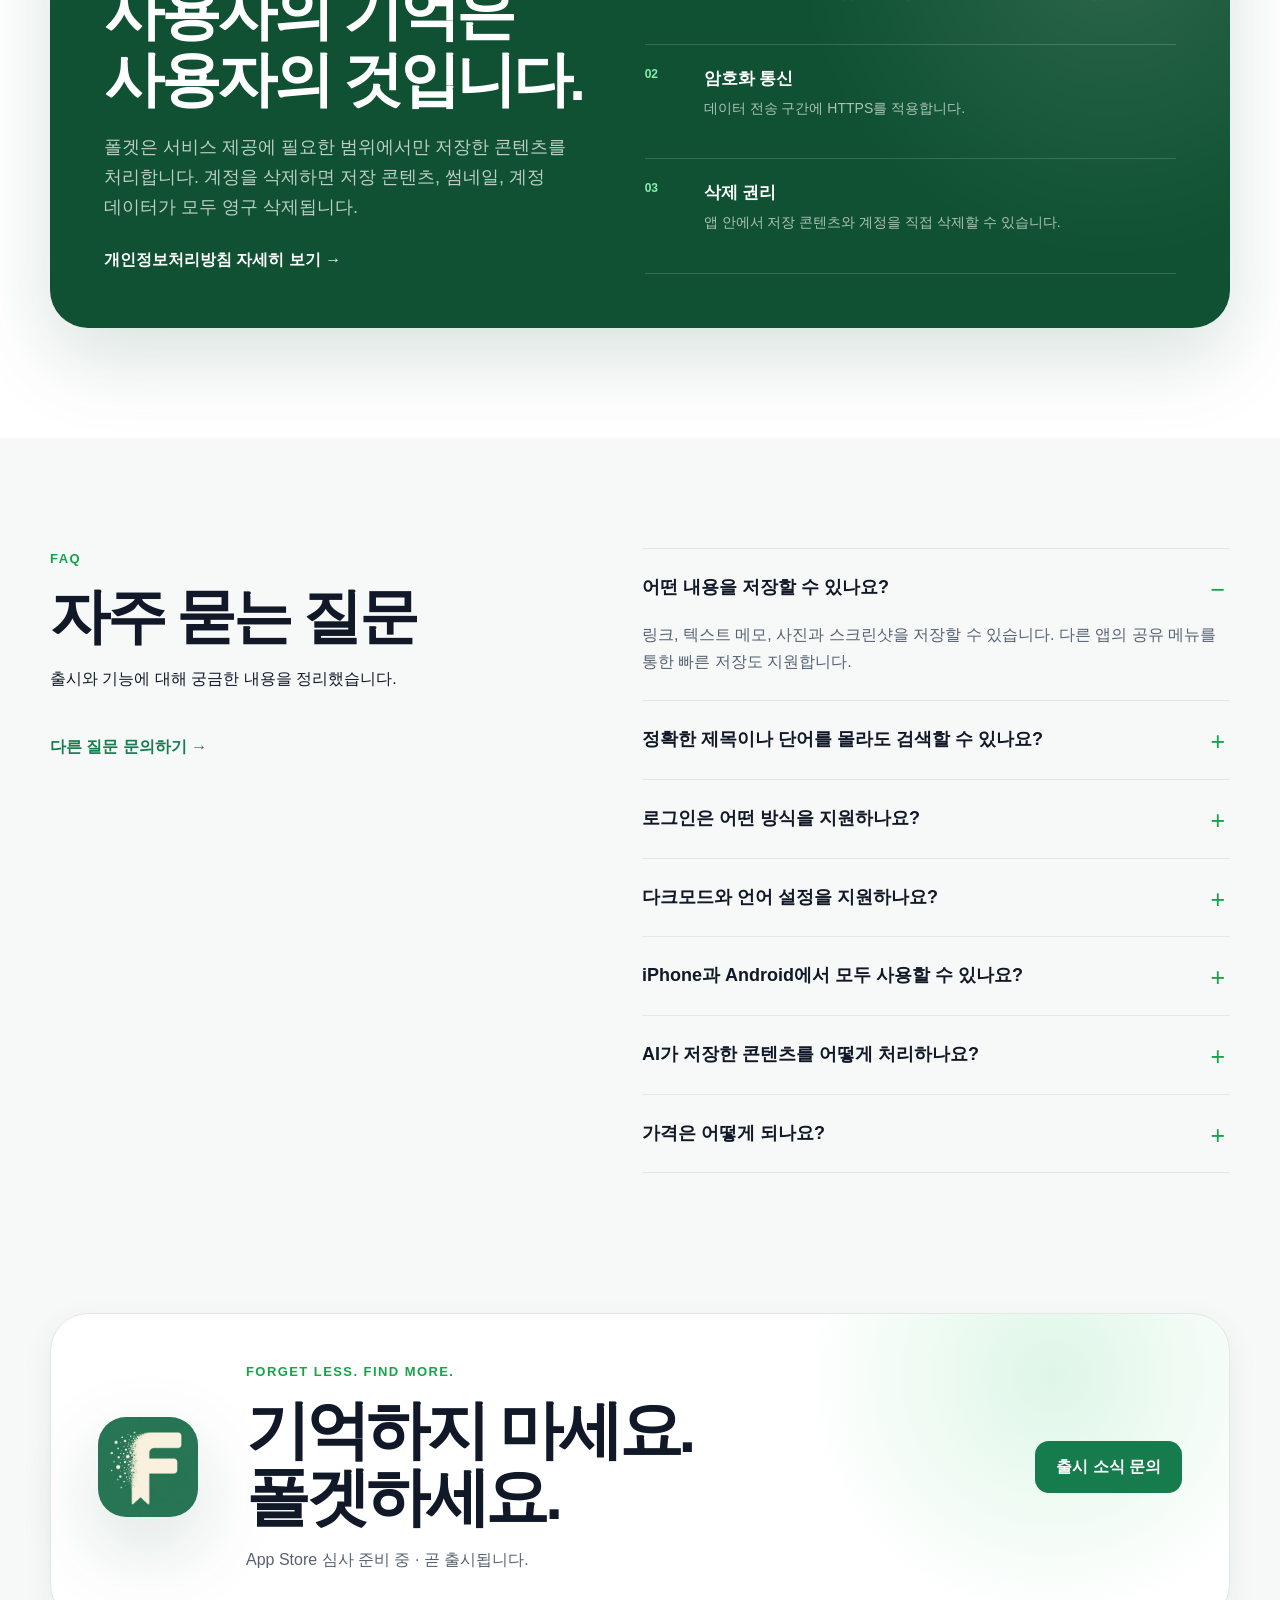
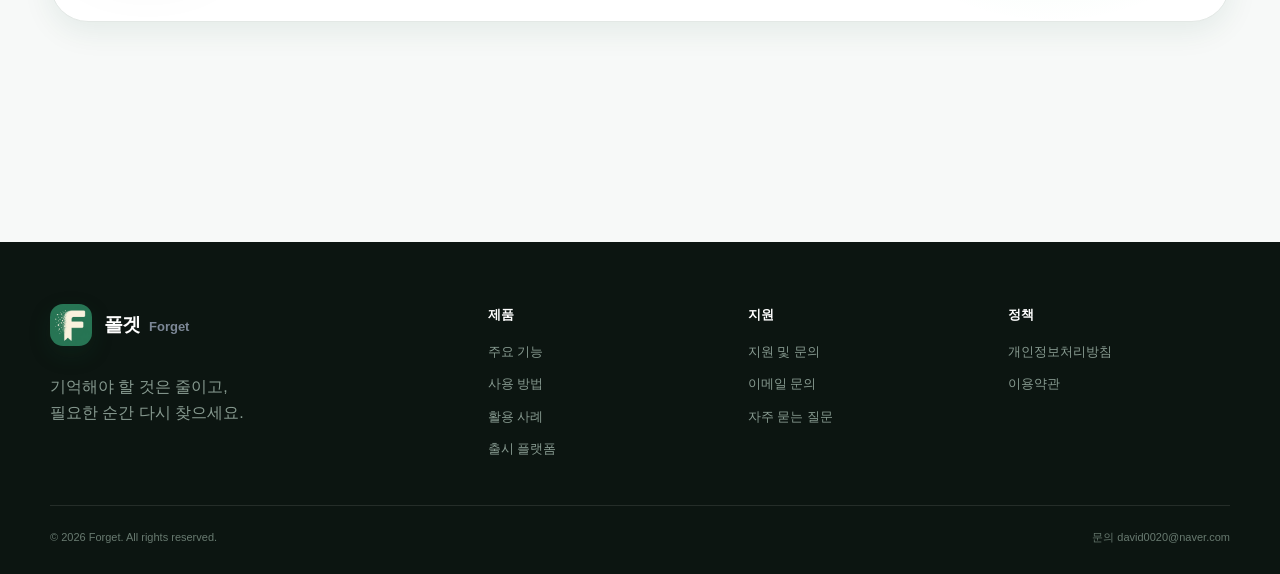
==== commit 0b2abb2c: "Update homepage for App Store launch readiness" ====
--- a/index.html
+++ b/index.html
@@ -50,7 +50,7 @@
         <div class="hero-copy">
           <div class="launch-chip">
             <span class="status-dot" aria-hidden="true"></span>
-            iOS · Android 출시 준비 중
+            App Store 심사 준비 중 · 곧 출시
           </div>
 
           <p class="eyebrow">AI 개인 보관함</p>
@@ -62,7 +62,7 @@
 
           <div class="hero-actions" id="download">
             <!-- 출시 후 href="#"을 실제 App Store 링크로 교체하세요. -->
-            <a class="store-button store-button-dark" href="#" aria-label="App Store 출시 준비 중">
+            <a class="store-button store-button-dark" href="#" aria-label="App Store 심사 준비 중">
               <span class="store-icon" aria-hidden="true">●</span>
               <span><small>Download on the</small><strong>App Store</strong></span>
             </a>
@@ -74,7 +74,7 @@
             </a>
           </div>
 
-          <p class="hero-note">현재 사전 출시 준비 단계입니다. 스토어 공개 후 버튼이 활성화됩니다.</p>
+          <p class="hero-note">App Store 심사 준비 중입니다. 스토어 공개 후 다운로드 버튼이 활성화됩니다.</p>
         </div>
 
         <div class="hero-product" aria-label="폴겟 사용 흐름 미리보기">
@@ -132,7 +132,7 @@
           <div class="floating-card find-float">
             <span class="float-icon">⌕</span>
             <div>
-              <small>자연어 검색</small>
+              <small>자연어 · 음성 검색</small>
               <strong>기억나는 말로 찾기</strong>
             </div>
           </div>
@@ -156,26 +156,11 @@
         </div>
 
         <div class="scatter-board" aria-label="여러 앱에 흩어진 정보 예시">
-          <article class="scatter-card card-browser">
-            <span>Safari</span>
-            <strong>읽어볼 링크 147개</strong>
-          </article>
-          <article class="scatter-card card-photo">
-            <span>사진</span>
-            <strong>스크린샷 328장</strong>
-          </article>
-          <article class="scatter-card card-chat">
-            <span>메신저</span>
-            <strong>나에게 보낸 링크</strong>
-          </article>
-          <article class="scatter-card card-note">
-            <span>메모</span>
-            <strong>제목 없는 메모 82개</strong>
-          </article>
-          <div class="scatter-center">
-            <img src="assets/forget-icon.png" alt="">
-            <strong>한곳에 저장하고<br>말하듯 다시 찾기</strong>
-          </div>
+          <article class="scatter-card card-browser"><span>Safari</span><strong>읽어볼 링크 147개</strong></article>
+          <article class="scatter-card card-photo"><span>사진</span><strong>스크린샷 328장</strong></article>
+          <article class="scatter-card card-chat"><span>메신저</span><strong>나에게 보낸 링크</strong></article>
+          <article class="scatter-card card-note"><span>메모</span><strong>제목 없는 메모 82개</strong></article>
+          <div class="scatter-center"><img src="assets/forget-icon.png" alt=""><strong>한곳에 저장하고<br>말하듯 다시 찾기</strong></div>
         </div>
       </div>
     </section>
@@ -196,55 +181,37 @@
               <p>공유 버튼으로 보내거나 채팅하듯 입력하세요. 링크, 텍스트, 사진과 스크린샷을 한곳에 모읍니다.</p>
             </div>
             <div class="share-sheet" aria-hidden="true">
-              <div class="share-source">
-                <span class="source-thumb"></span>
-                <div><small>공유할 콘텐츠</small><strong>여름 여행 준비 체크리스트</strong></div>
-              </div>
-              <div class="share-apps">
-                <span>메시지</span><span>메일</span><span class="forget-share">F</span><span>더보기</span>
-              </div>
+              <div class="share-source"><span class="source-thumb"></span><div><small>공유할 콘텐츠</small><strong>여름 여행 준비 체크리스트</strong></div></div>
+              <div class="share-apps"><span>메시지</span><span>메일</span><span class="forget-share">F</span><span>더보기</span></div>
               <div class="share-result">폴겟에 저장되었습니다</div>
             </div>
           </article>
 
           <article class="bento-card ai-card">
             <span class="feature-label">02 · AI 정리</span>
-            <h3>제목·요약·태그를 자동으로</h3>
-            <p>저장한 내용을 읽고 검색에 필요한 정보로 정리합니다.</p>
+            <h3>7개 카테고리·태그·요약을 자동으로</h3>
+            <p>저장한 내용을 AI가 읽고 7개 카테고리로 자동 분류한 뒤, 검색용 태그와 핵심 요약을 생성합니다.</p>
             <div class="ai-lines" aria-hidden="true">
               <div><span></span><strong>내용 읽는 중</strong></div>
-              <div><span></span><strong>요약 생성 완료</strong></div>
-              <div><span></span><strong>태그 3개 생성</strong></div>
+              <div><span></span><strong>카테고리 분류 완료</strong></div>
+              <div><span></span><strong>태그 · 요약 생성 완료</strong></div>
             </div>
           </article>
 
           <article class="bento-card search-card">
-            <span class="feature-label">03 · 자연어 검색</span>
-            <h3>정확한 제목을 몰라도 됩니다</h3>
-            <p>“지난달에 봤던 부산 숙소”처럼 기억나는 표현으로 검색하세요.</p>
-            <div class="demo-search" aria-hidden="true">
-              <span>⌕</span>
-              <strong>저번에 본 자라 티셔츠</strong>
-            </div>
-            <div class="demo-result" aria-hidden="true">
-              <span class="result-thumb"></span>
-              <div><small>검색 결과</small><strong>여름 린넨 셔츠</strong></div>
-              <em>96%</em>
-            </div>
+            <span class="feature-label">03 · 자연어 · 음성 검색</span>
+            <h3>정확한 단어를 몰라도 됩니다</h3>
+            <p>시맨틱 검색으로 단어가 정확히 일치하지 않아도 뜻이 비슷한 저장물을 찾습니다. 한국어와 영어 검색을 모두 지원합니다.</p>
+            <p><strong>말로도 찾으세요.</strong> “저번에 저장한 성수동 맛집”이라고 말하면 바로 찾아줍니다.</p>
+            <div class="demo-search" aria-hidden="true"><span>⌕</span><strong>🎙 저번에 저장한 성수동 맛집</strong></div>
+            <div class="demo-result" aria-hidden="true"><span class="result-thumb"></span><div><small>의미 기반 검색 결과</small><strong>성수동 파스타 맛집</strong></div><em>96%</em></div>
           </article>
 
           <article class="bento-card reminder-card">
             <span class="feature-label">04 · 리마인드</span>
             <h3>저장한 것을 다시 보게</h3>
             <p>중요한 정보는 필요한 날짜와 시간에 다시 알려드립니다.</p>
-            <div class="notification" aria-hidden="true">
-              <img src="assets/forget-icon.png" alt="">
-              <div>
-                <small>폴겟 · 지금</small>
-                <strong>오늘 다시 보기로 한 링크가 있어요</strong>
-                <p>부산 여행 숙소 후보 3곳</p>
-              </div>
-            </div>
+            <div class="notification" aria-hidden="true"><img src="assets/forget-icon.png" alt=""><div><small>폴겟 · 지금</small><strong>오늘 다시 보기로 한 링크가 있어요</strong><p>부산 여행 숙소 후보 3곳</p></div></div>
           </article>
         </div>
       </div>
@@ -257,36 +224,11 @@
           <h2>기억하려 하지 말고,<br>흐름대로 사용하세요.</h2>
           <p>폴겟의 핵심은 새로운 정리 습관을 강요하지 않는 것입니다.</p>
         </div>
-
         <ol class="workflow-list">
-          <li>
-            <span>01</span>
-            <div>
-              <h3>지금 보던 것을 저장합니다</h3>
-              <p>웹페이지, SNS 게시물, 텍스트, 사진을 공유 메뉴나 앱에서 바로 저장합니다.</p>
-            </div>
-          </li>
-          <li>
-            <span>02</span>
-            <div>
-              <h3>폴겟이 내용을 이해합니다</h3>
-              <p>AI가 콘텐츠를 읽고 제목, 요약, 분류와 검색용 태그를 생성합니다.</p>
-            </div>
-          </li>
-          <li>
-            <span>03</span>
-            <div>
-              <h3>기억나는 표현으로 찾습니다</h3>
-              <p>파일명이나 정확한 단어 대신 당시 기억나는 문장으로 검색합니다.</p>
-            </div>
-          </li>
-          <li>
-            <span>04</span>
-            <div>
-              <h3>필요한 순간 다시 확인합니다</h3>
-              <p>리마인드와 핀 기능으로 저장한 정보를 실제 행동으로 연결합니다.</p>
-            </div>
-          </li>
+          <li><span>01</span><div><h3>지금 보던 것을 저장합니다</h3><p>웹페이지, SNS 게시물, 텍스트, 사진을 공유 메뉴나 앱에서 바로 저장합니다.</p></div></li>
+          <li><span>02</span><div><h3>폴겟이 내용을 이해합니다</h3><p>AI가 콘텐츠를 읽고 7개 카테고리로 분류하며, 태그와 요약을 자동으로 생성합니다.</p></div></li>
+          <li><span>03</span><div><h3>기억나는 표현이나 음성으로 찾습니다</h3><p>정확한 파일명이나 단어를 몰라도 됩니다. 뜻으로 찾는 시맨틱 검색과 음성 검색을 한국어·영어로 사용할 수 있습니다.</p></div></li>
+          <li><span>04</span><div><h3>필요한 순간 다시 확인합니다</h3><p>리마인드와 핀 기능으로 저장한 정보를 실제 행동으로 연결합니다.</p></div></li>
         </ol>
       </div>
     </section>
@@ -294,71 +236,21 @@
     <section class="section showcase-section">
       <div class="container">
         <div class="section-heading showcase-heading">
-          <div>
-            <p class="eyebrow">PRODUCT PREVIEW</p>
-            <h2>실제 앱이 완성되면,<br>이곳에서 그대로 보여드립니다.</h2>
-          </div>
-          <p>
-            현재는 제품 흐름을 보여주는 미리보기 화면입니다.
-            출시 전 실제 iOS·Android 스크린샷과 사용 영상을 이 영역에 교체할 수 있도록 구성했습니다.
-          </p>
-        </div>
-
-        <!-- 실제 앱 스크린샷 추가 시 아래 .device-mockup 내부를 img 태그로 교체하면 됩니다. -->
+          <div><p class="eyebrow">PRODUCT PREVIEW</p><h2>실제 앱이 완성되면,<br>이곳에서 그대로 보여드립니다.</h2></div>
+          <p>현재는 제품 흐름을 보여주는 미리보기 화면입니다. 출시 전 실제 iOS·Android 스크린샷과 사용 영상을 이 영역에 교체할 수 있도록 구성했습니다.</p>
+        </div>
         <div class="device-gallery">
           <article class="device-column device-one">
-            <div class="device-caption">
-              <span>HOME</span>
-              <strong>모든 저장물을 한눈에</strong>
-            </div>
-            <div class="device-mockup">
-              <div class="mock-status"><span>9:41</span><i></i></div>
-              <div class="mock-title"><small>폴겟</small><strong>오늘 저장한 것</strong></div>
-              <div class="mock-filter"><span class="active">전체</span><span>링크</span><span>메모</span><span>이미지</span></div>
-              <div class="mock-list">
-                <div class="mock-item"><span class="mock-img green"></span><div><strong>서울 근교 드라이브 코스</strong><small>여행 · 3분 전</small></div></div>
-                <div class="mock-item"><span class="mock-img cream"></span><div><strong>가볍고 편한 여름 셔츠</strong><small>쇼핑 · 1시간 전</small></div></div>
-                <div class="mock-item"><span class="mock-img dark"></span><div><strong>회의에서 참고할 AI 보고서</strong><small>업무 · 어제</small></div></div>
-              </div>
-            </div>
-          </article>
-
+            <div class="device-caption"><span>HOME</span><strong>모든 저장물을 한눈에</strong></div>
+            <div class="device-mockup"><div class="mock-status"><span>9:41</span><i></i></div><div class="mock-title"><small>폴겟</small><strong>오늘 저장한 것</strong></div><div class="mock-filter"><span class="active">전체</span><span>링크</span><span>메모</span><span>이미지</span></div><div class="mock-list"><div class="mock-item"><span class="mock-img green"></span><div><strong>서울 근교 드라이브 코스</strong><small>여행 · 3분 전</small></div></div><div class="mock-item"><span class="mock-img cream"></span><div><strong>가볍고 편한 여름 셔츠</strong><small>쇼핑 · 1시간 전</small></div></div><div class="mock-item"><span class="mock-img dark"></span><div><strong>회의에서 참고할 AI 보고서</strong><small>업무 · 어제</small></div></div></div></div>
+          </article>
           <article class="device-column device-two">
-            <div class="device-caption">
-              <span>SEARCH</span>
-              <strong>말하듯 찾는 검색</strong>
-            </div>
-            <div class="device-mockup">
-              <div class="mock-status"><span>9:41</span><i></i></div>
-              <div class="mock-search-screen">
-                <div class="mock-searchbar">⌕ &nbsp; 저번에 본 부산 숙소</div>
-                <p>관련도 높은 결과 3개</p>
-                <div class="large-result">
-                  <span class="result-visual"></span>
-                  <small>여행 · 숙소</small>
-                  <strong>광안대교가 보이는 부산 호텔</strong>
-                  <p>해변과 가까우며 조식 후기가 좋은 숙소 후보</p>
-                  <div><span>부산</span><span>오션뷰</span><span>여행</span></div>
-                </div>
-              </div>
-            </div>
-          </article>
-
+            <div class="device-caption"><span>SEARCH</span><strong>말하거나 입력해서 찾는 검색</strong></div>
+            <div class="device-mockup"><div class="mock-status"><span>9:41</span><i></i></div><div class="mock-search-screen"><div class="mock-searchbar">🎙 &nbsp; 저번에 저장한 성수동 맛집</div><p>뜻이 가까운 결과를 찾아드립니다</p><div class="large-result"><span class="result-visual"></span><small>맛집 · 성수</small><strong>성수동 파스타 맛집</strong><p>분위기가 좋고 예약 후기가 많은 성수동 식당</p><div><span>성수</span><span>맛집</span><span>데이트</span></div></div></div></div>
+          </article>
           <article class="device-column device-three">
-            <div class="device-caption">
-              <span>REMINDER</span>
-              <strong>다시 보는 리마인드</strong>
-            </div>
-            <div class="device-mockup">
-              <div class="mock-status"><span>9:41</span><i></i></div>
-              <div class="mock-reminder-screen">
-                <small>오늘의 리마인드</small>
-                <strong>저장한 것을<br>다시 확인하세요.</strong>
-                <div class="calendar-row"><span>월</span><span>화</span><span class="today">수</span><span>목</span><span>금</span></div>
-                <div class="reminder-item"><i></i><div><small>오후 2:00</small><strong>여행자 보험 비교하기</strong></div></div>
-                <div class="reminder-item"><i></i><div><small>오후 7:30</small><strong>생일 선물 후보 다시 보기</strong></div></div>
-              </div>
-            </div>
+            <div class="device-caption"><span>REMINDER</span><strong>다시 보는 리마인드</strong></div>
+            <div class="device-mockup"><div class="mock-status"><span>9:41</span><i></i></div><div class="mock-reminder-screen"><small>오늘의 리마인드</small><strong>저장한 것을<br>다시 확인하세요.</strong><div class="calendar-row"><span>월</span><span>화</span><span class="today">수</span><span>목</span><span>금</span></div><div class="reminder-item"><i></i><div><small>오후 2:00</small><strong>여행자 보험 비교하기</strong></div></div><div class="reminder-item"><i></i><div><small>오후 7:30</small><strong>생일 선물 후보 다시 보기</strong></div></div></div></div>
           </article>
         </div>
       </div>
@@ -366,36 +258,12 @@
 
     <section class="section use-section" id="use-cases">
       <div class="container">
-        <div class="section-heading center-heading">
-          <p class="eyebrow">FOR EVERYDAY</p>
-          <h2>업무부터 쇼핑까지,<br>기억을 맡길 수 있는 모든 순간.</h2>
-        </div>
-
+        <div class="section-heading center-heading"><p class="eyebrow">FOR EVERYDAY</p><h2>업무부터 쇼핑까지,<br>기억을 맡길 수 있는 모든 순간.</h2></div>
         <div class="use-grid">
-          <article>
-            <span class="use-icon">▤</span>
-            <h3>업무</h3>
-            <p>보고서, 레퍼런스, 회의 아이디어를 모으고 나중에 문장으로 검색합니다.</p>
-            <small>“지난달 투자 보고서 사례”</small>
-          </article>
-          <article>
-            <span class="use-icon">◎</span>
-            <h3>학습</h3>
-            <p>강의 자료, 논문, 공부할 영상을 저장하고 필요한 주제로 다시 찾습니다.</p>
-            <small>“마케팅 퍼널 설명한 영상”</small>
-          </article>
-          <article>
-            <span class="use-icon">◇</span>
-            <h3>쇼핑</h3>
-            <p>비교하던 제품과 스타일을 모아두고 구매할 때 빠르게 확인합니다.</p>
-            <small>“저번에 본 초록색 러닝화”</small>
-          </article>
-          <article>
-            <span class="use-icon">⌂</span>
-            <h3>생활</h3>
-            <p>여행지, 맛집, 선물 후보와 나중에 해야 할 일을 한곳에 보관합니다.</p>
-            <small>“부산에서 가려고 한 식당”</small>
-          </article>
+          <article><span class="use-icon">▤</span><h3>업무</h3><p>보고서, 레퍼런스, 회의 아이디어를 모으고 나중에 문장으로 검색합니다.</p><small>“지난달 투자 보고서 사례”</small></article>
+          <article><span class="use-icon">◎</span><h3>학습</h3><p>강의 자료, 논문, 공부할 영상을 저장하고 필요한 주제로 다시 찾습니다.</p><small>“마케팅 퍼널 설명한 영상”</small></article>
+          <article><span class="use-icon">◇</span><h3>쇼핑</h3><p>비교하던 제품과 스타일을 모아두고 구매할 때 빠르게 확인합니다.</p><small>“저번에 본 초록색 러닝화”</small></article>
+          <article><span class="use-icon">⌂</span><h3>생활</h3><p>여행지, 맛집, 선물 후보와 나중에 해야 할 일을 한곳에 보관합니다.</p><small>“부산에서 가려고 한 식당”</small></article>
         </div>
       </div>
     </section>
@@ -405,106 +273,45 @@
         <div class="trust-copy">
           <p class="eyebrow">PRIVACY BY DESIGN</p>
           <h2>사용자의 기억은<br>사용자의 것입니다.</h2>
-          <p>
-            폴겟은 서비스 제공에 필요한 범위에서만 저장한 콘텐츠를 처리하며,
-            계정 삭제 시 저장 콘텐츠와 계정 데이터를 삭제할 수 있도록 설계합니다.
-          </p>
+          <p>폴겟은 서비스 제공에 필요한 범위에서만 저장한 콘텐츠를 처리합니다. 계정을 삭제하면 저장 콘텐츠, 썸네일, 계정 데이터가 모두 영구 삭제됩니다.</p>
           <a href="privacy.html">개인정보처리방침 자세히 보기 →</a>
         </div>
-
         <div class="trust-points">
-          <article><span>01</span><div><strong>계정 단위 접근 제어</strong><p>본인 계정의 저장물만 접근하도록 관리합니다.</p></div></article>
+          <article><span>01</span><div><strong>계정 단위 접근 제어(행 수준 보안)</strong><p>본인 계정의 저장물만 접근하도록 데이터베이스 수준에서 제어합니다.</p></div></article>
           <article><span>02</span><div><strong>암호화 통신</strong><p>데이터 전송 구간에 HTTPS를 적용합니다.</p></div></article>
-          <article><span>03</span><div><strong>삭제 권리</strong><p>저장 콘텐츠와 계정을 직접 삭제할 수 있습니다.</p></div></article>
+          <article><span>03</span><div><strong>삭제 권리</strong><p>앱 안에서 저장 콘텐츠와 계정을 직접 삭제할 수 있습니다.</p></div></article>
         </div>
       </div>
     </section>
 
     <section class="section faq-section" id="faq">
       <div class="container faq-grid">
-        <div class="section-copy">
-          <p class="eyebrow">FAQ</p>
-          <h2>자주 묻는 질문</h2>
-          <p>출시와 기능에 대해 궁금한 내용을 정리했습니다.</p>
-          <a class="text-link" href="support.html">다른 질문 문의하기 →</a>
-        </div>
-
+        <div class="section-copy"><p class="eyebrow">FAQ</p><h2>자주 묻는 질문</h2><p>출시와 기능에 대해 궁금한 내용을 정리했습니다.</p><a class="text-link" href="support.html">다른 질문 문의하기 →</a></div>
         <div class="faq-list">
-          <details open>
-            <summary>어떤 내용을 저장할 수 있나요?</summary>
-            <p>링크, 텍스트 메모, 사진과 스크린샷을 저장할 수 있도록 준비하고 있습니다. 다른 앱의 공유 메뉴를 통한 빠른 저장도 지원할 예정입니다.</p>
-          </details>
-          <details>
-            <summary>정확한 제목을 몰라도 검색할 수 있나요?</summary>
-            <p>네. 저장 당시의 정확한 제목 대신 “저번에 본 자라 티셔츠”처럼 기억나는 표현을 입력해 관련 콘텐츠를 찾는 방식입니다.</p>
-          </details>
-          <details>
-            <summary>iPhone과 Android에서 모두 사용할 수 있나요?</summary>
-            <p>React Native와 Expo 기반의 동일 코드베이스로 iOS와 Android 출시를 함께 준비하고 있습니다.</p>
-          </details>
-          <details>
-            <summary>AI가 저장한 콘텐츠를 어떻게 처리하나요?</summary>
-            <p>자동 분류, 태그와 요약 등 서비스 기능을 제공하는 데 필요한 범위에서 처리합니다. 자세한 내용은 개인정보처리방침에서 확인할 수 있습니다.</p>
-          </details>
-          <details>
-            <summary>가격은 어떻게 되나요?</summary>
-            <p>출시 전 최종 가격 정책을 확정해 앱과 공식 홈페이지에서 투명하게 안내할 예정입니다.</p>
-          </details>
+          <details open><summary>어떤 내용을 저장할 수 있나요?</summary><p>링크, 텍스트 메모, 사진과 스크린샷을 저장할 수 있습니다. 다른 앱의 공유 메뉴를 통한 빠른 저장도 지원합니다.</p></details>
+          <details><summary>정확한 제목이나 단어를 몰라도 검색할 수 있나요?</summary><p>네. 시맨틱 검색으로 정확한 단어가 일치하지 않아도 뜻이 비슷한 저장물을 찾습니다. 텍스트뿐 아니라 마이크로 말해서 검색할 수 있고, 한국어·영어를 모두 지원합니다.</p></details>
+          <details><summary>로그인은 어떤 방식을 지원하나요?</summary><p>Apple 로그인, 카카오 로그인, 이메일 가입을 지원합니다.</p></details>
+          <details><summary>다크모드와 언어 설정을 지원하나요?</summary><p>네. 다크모드를 지원하며 앱은 한국어와 영어로 제공됩니다.</p></details>
+          <details><summary>iPhone과 Android에서 모두 사용할 수 있나요?</summary><p>iOS와 Android를 동일한 React Native·Expo 기반으로 개발하고 있으며, 현재 App Store 출시를 우선 준비하고 있습니다.</p></details>
+          <details><summary>AI가 저장한 콘텐츠를 어떻게 처리하나요?</summary><p>저장 콘텐츠의 자동 분류, 태그, 요약과 의미 기반 검색을 제공하는 데 필요한 범위에서 AI 서비스를 이용합니다. 자세한 처리 위탁 내용은 개인정보처리방침에서 확인할 수 있습니다.</p></details>
+          <details><summary>가격은 어떻게 되나요?</summary><p>출시 전 최종 가격 정책을 확정해 앱과 공식 홈페이지에서 투명하게 안내할 예정입니다.</p></details>
         </div>
       </div>
     </section>
 
     <section class="section final-cta-section">
-      <div class="container final-cta">
-        <div class="cta-logo">
-          <img src="assets/forget-icon.png" alt="폴겟 아이콘">
-        </div>
-        <div>
-          <p class="eyebrow">FORGET LESS. FIND MORE.</p>
-          <h2>기억하지 마세요.<br>폴겟하세요.</h2>
-          <p>iOS와 Android에서 곧 만날 수 있도록 준비하고 있습니다.</p>
-        </div>
-        <a href="mailto:david0020@naver.com?subject=%ED%8F%B4%EA%B2%9F%20%EC%B6%9C%EC%8B%9C%20%EC%95%8C%EB%A6%BC%20%EB%AC%B8%EC%9D%98" class="cta-mail">출시 소식 문의</a>
-      </div>
+      <div class="container final-cta"><div class="cta-logo"><img src="assets/forget-icon.png" alt="폴겟 아이콘"></div><div><p class="eyebrow">FORGET LESS. FIND MORE.</p><h2>기억하지 마세요.<br>폴겟하세요.</h2><p>App Store 심사 준비 중 · 곧 출시됩니다.</p></div><a href="mailto:david0020@naver.com?subject=%ED%8F%B4%EA%B2%9F%20%EC%B6%9C%EC%8B%9C%20%EC%95%8C%EB%A6%BC%20%EB%AC%B8%EC%9D%98" class="cta-mail">출시 소식 문의</a></div>
     </section>
   </main>
 
   <footer class="site-footer">
   <div class="container footer-grid">
-    <div class="footer-brand">
-      <a class="brand" href="index.html">
-        <img src="assets/forget-icon.png" alt="" width="40" height="40">
-        <span>폴겟 <small>Forget</small></span>
-      </a>
-      <p>기억해야 할 것은 줄이고,<br>필요한 순간 다시 찾으세요.</p>
-    </div>
-
-    <div class="footer-column">
-      <strong>제품</strong>
-      <a href="index.html#product">주요 기능</a>
-      <a href="index.html#how">사용 방법</a>
-      <a href="index.html#use-cases">활용 사례</a>
-      <a href="index.html#download">출시 플랫폼</a>
-    </div>
-
-    <div class="footer-column">
-      <strong>지원</strong>
-      <a href="support.html">지원 및 문의</a>
-      <a href="mailto:david0020@naver.com">이메일 문의</a>
-      <a href="index.html#faq">자주 묻는 질문</a>
-    </div>
-
-    <div class="footer-column">
-      <strong>정책</strong>
-      <a href="privacy.html">개인정보처리방침</a>
-      <a href="terms.html">이용약관</a>
-    </div>
+    <div class="footer-brand"><a class="brand" href="index.html"><img src="assets/forget-icon.png" alt="" width="40" height="40"><span>폴겟 <small>Forget</small></span></a><p>기억해야 할 것은 줄이고,<br>필요한 순간 다시 찾으세요.</p></div>
+    <div class="footer-column"><strong>제품</strong><a href="index.html#product">주요 기능</a><a href="index.html#how">사용 방법</a><a href="index.html#use-cases">활용 사례</a><a href="index.html#download">출시 플랫폼</a></div>
+    <div class="footer-column"><strong>지원</strong><a href="support.html">지원 및 문의</a><a href="mailto:david0020@naver.com">이메일 문의</a><a href="index.html#faq">자주 묻는 질문</a></div>
+    <div class="footer-column"><strong>정책</strong><a href="privacy.html">개인정보처리방침</a><a href="terms.html">이용약관</a></div>
   </div>
-
-  <div class="container footer-bottom">
-    <span>© 2026 Forget. All rights reserved.</span>
-    <span>문의 david0020@naver.com</span>
-  </div>
+  <div class="container footer-bottom"><span>© 2026 Forget. All rights reserved.</span><span>문의 david0020@naver.com</span></div>
 </footer>
 </body>
-</html>
+</html>
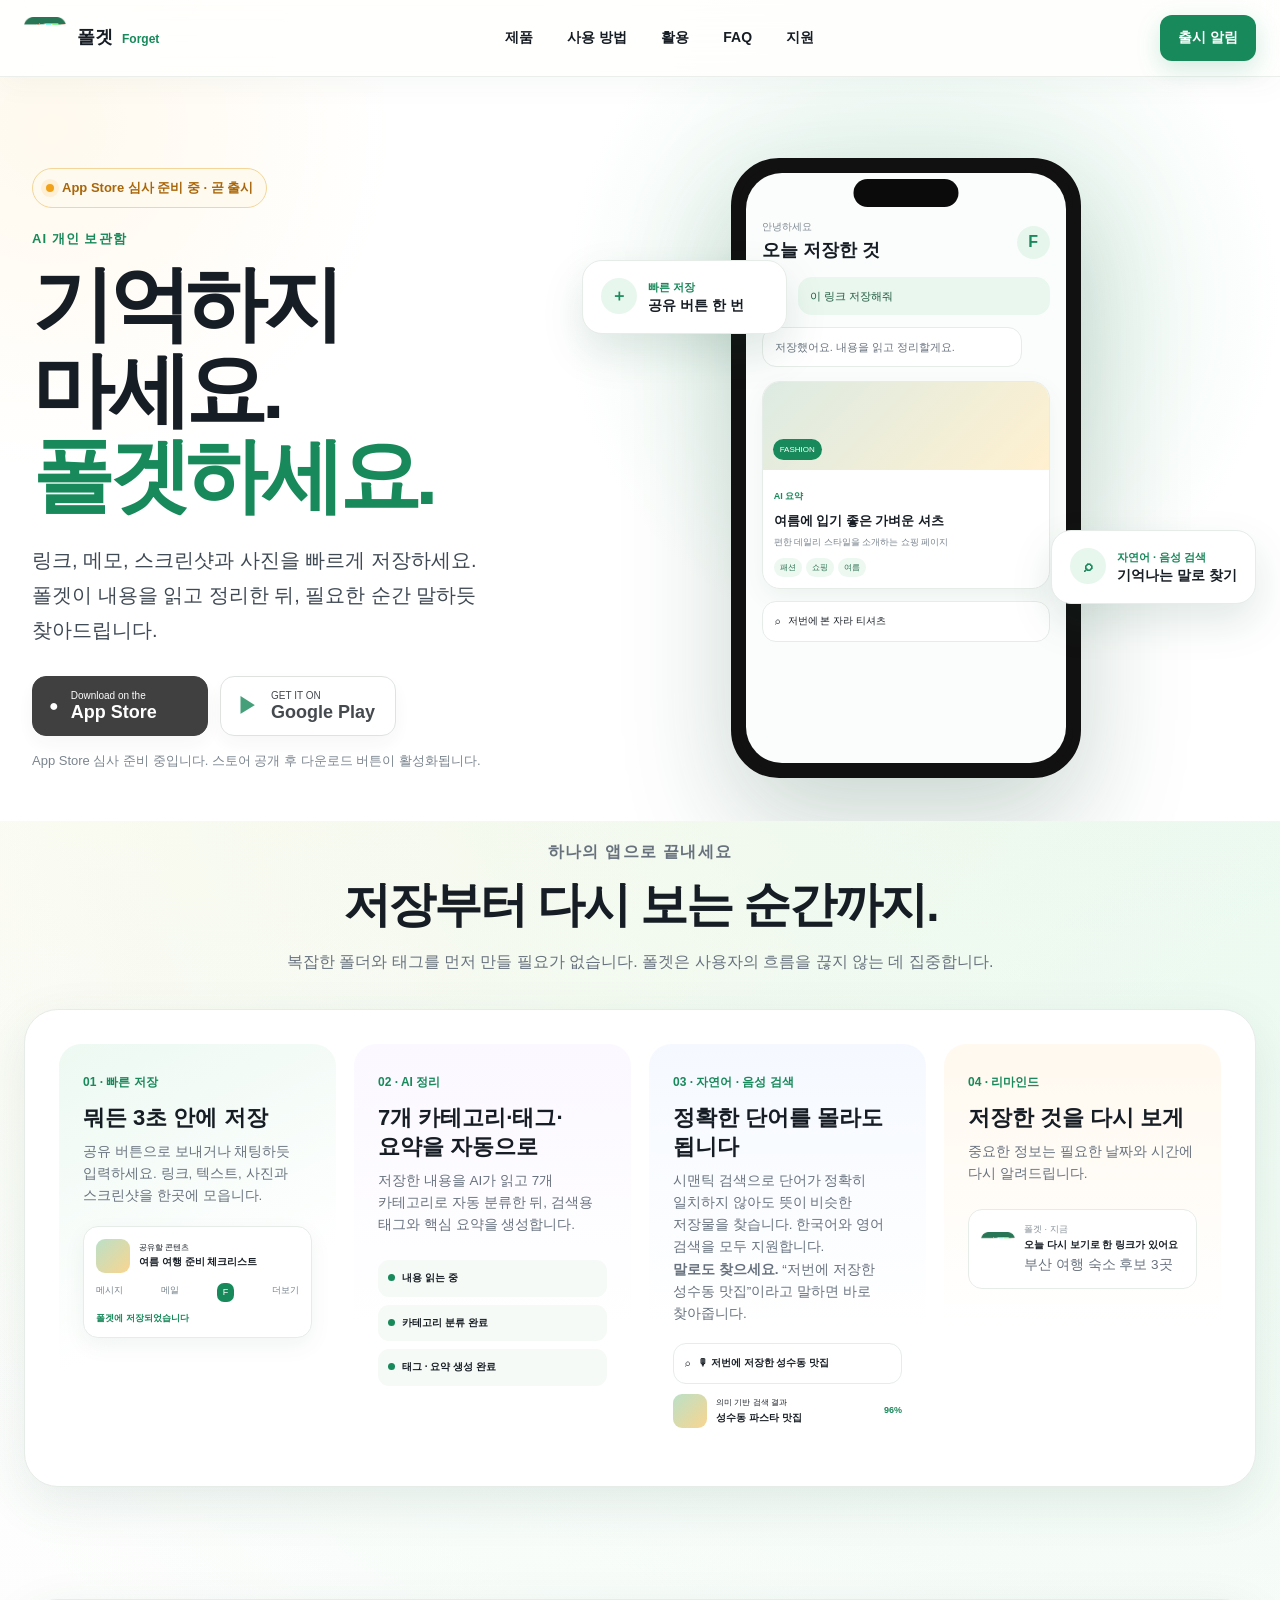
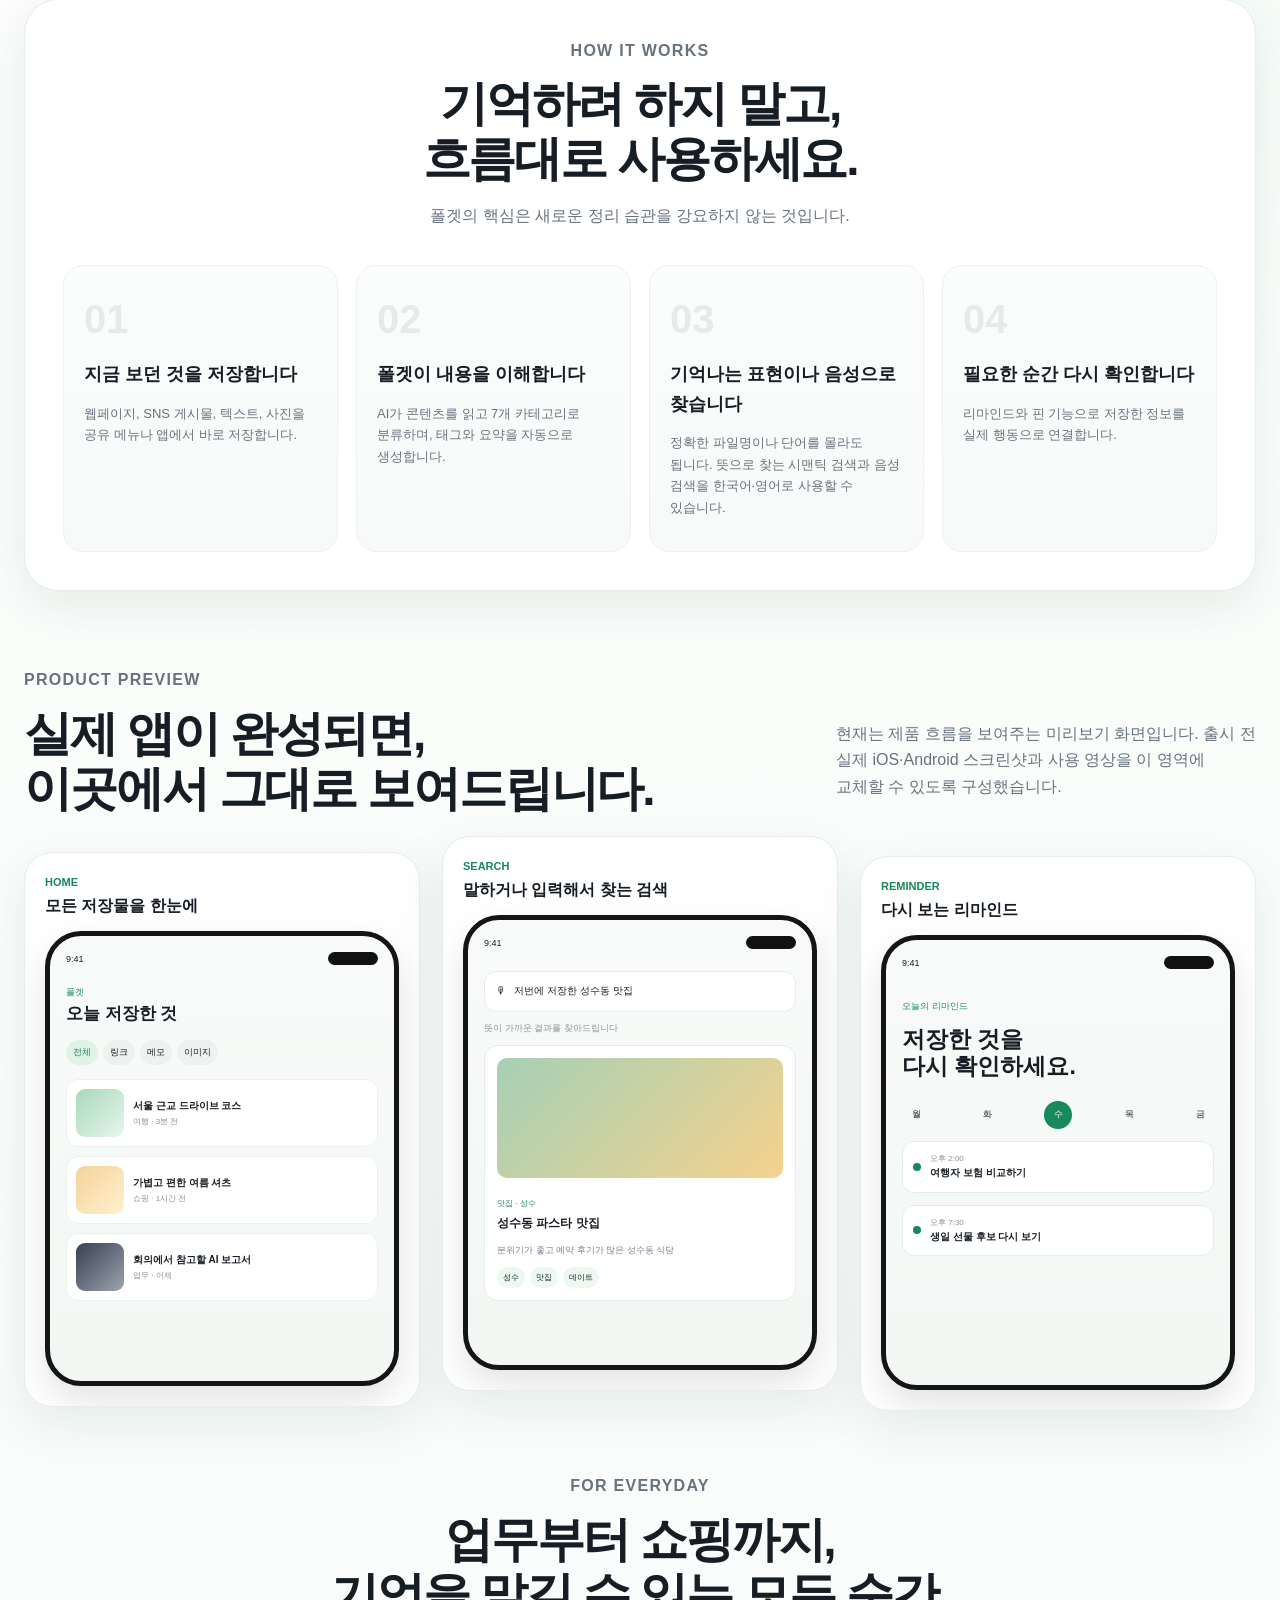
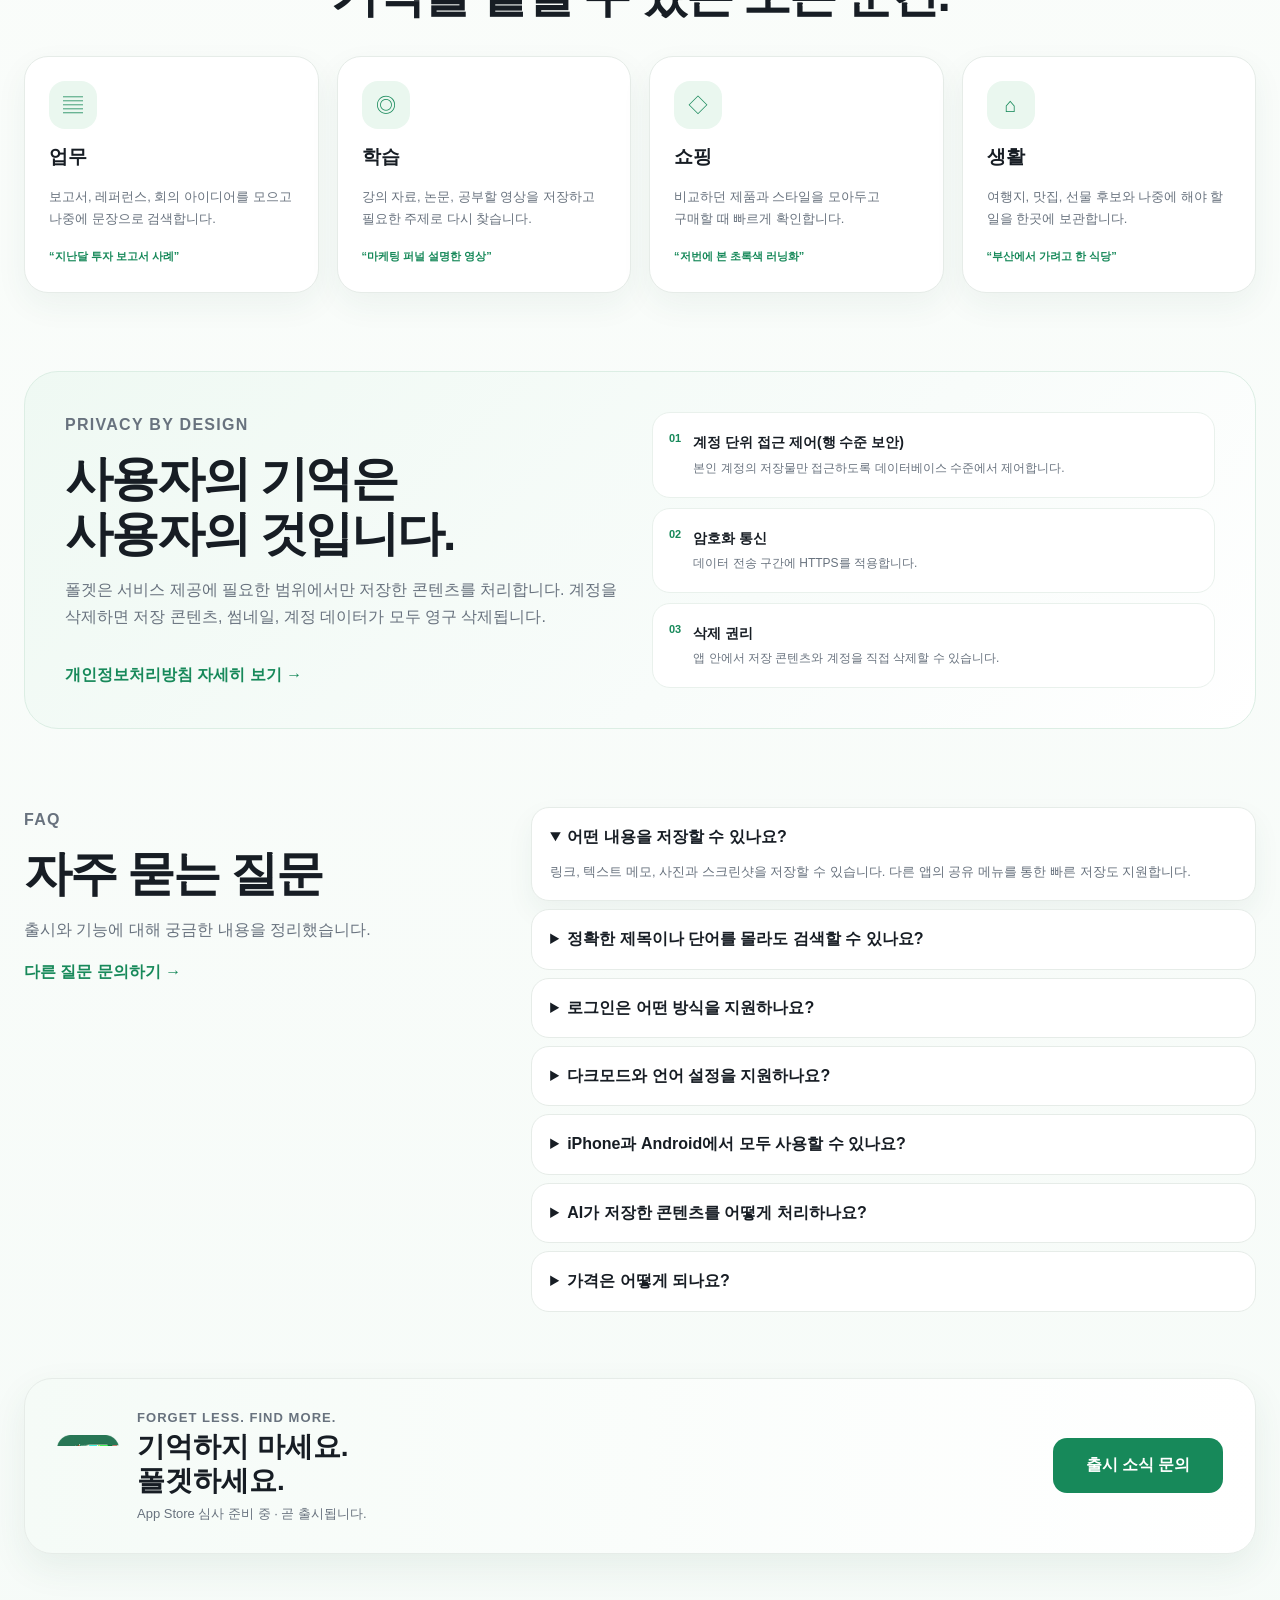
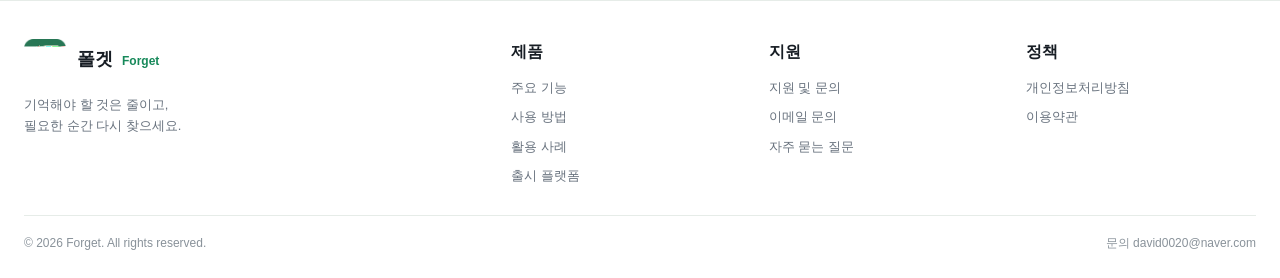
==== commit ede018bb: "Use transparent Folget logo and favicon" ====
--- a/index.html
+++ b/index.html
@@ -4,8 +4,7 @@
   <meta charset="utf-8">
   <meta name="viewport" content="width=device-width, initial-scale=1">
   <meta name="theme-color" content="#167C4E">
-  <link rel="icon" type="image/png" sizes="32x32" href="assets/favicon-32.png">
-  <link rel="icon" type="image/png" sizes="48x48" href="assets/favicon-48.png">
+  <link rel="icon" type="image/svg+xml" href="assets/forget-icon.svg">
   <link rel="apple-touch-icon" href="assets/apple-touch-icon.png">
   <link rel="manifest" href="site.webmanifest">
   <link rel="stylesheet" href="styles.css">
@@ -25,7 +24,7 @@
   <header class="site-header">
   <div class="container header-inner">
     <a class="brand" href="index.html" aria-label="폴겟 홈">
-      <img src="assets/forget-icon.png" alt="" width="42" height="42">
+      <img src="assets/forget-icon.svg" alt="" width="42" height="42" style="border-radius:0;background:transparent;clip-path:none;overflow:visible">
       <span>폴겟 <small>Forget</small></span>
     </a>
 
@@ -79,7 +78,7 @@
 
         <div class="hero-product" aria-label="폴겟 사용 흐름 미리보기">
           <div class="logo-stage">
-            <img src="assets/forget-icon.png" alt="폴겟 앱 아이콘">
+            <img src="assets/forget-icon.svg" alt="폴겟 앱 아이콘" style="border-radius:0;background:transparent;clip-path:none;overflow:visible">
             <span class="particle p1"></span>
             <span class="particle p2"></span>
             <span class="particle p3"></span>
@@ -160,7 +159,7 @@
           <article class="scatter-card card-photo"><span>사진</span><strong>스크린샷 328장</strong></article>
           <article class="scatter-card card-chat"><span>메신저</span><strong>나에게 보낸 링크</strong></article>
           <article class="scatter-card card-note"><span>메모</span><strong>제목 없는 메모 82개</strong></article>
-          <div class="scatter-center"><img src="assets/forget-icon.png" alt=""><strong>한곳에 저장하고<br>말하듯 다시 찾기</strong></div>
+          <div class="scatter-center"><img src="assets/forget-icon.svg" alt="" style="border-radius:0;background:transparent;clip-path:none;overflow:visible"><strong>한곳에 저장하고<br>말하듯 다시 찾기</strong></div>
         </div>
       </div>
     </section>
@@ -211,7 +210,7 @@
             <span class="feature-label">04 · 리마인드</span>
             <h3>저장한 것을 다시 보게</h3>
             <p>중요한 정보는 필요한 날짜와 시간에 다시 알려드립니다.</p>
-            <div class="notification" aria-hidden="true"><img src="assets/forget-icon.png" alt=""><div><small>폴겟 · 지금</small><strong>오늘 다시 보기로 한 링크가 있어요</strong><p>부산 여행 숙소 후보 3곳</p></div></div>
+            <div class="notification" aria-hidden="true"><img src="assets/forget-icon.svg" alt="" style="border-radius:0;background:transparent;clip-path:none;overflow:visible"><div><small>폴겟 · 지금</small><strong>오늘 다시 보기로 한 링크가 있어요</strong><p>부산 여행 숙소 후보 3곳</p></div></div>
           </article>
         </div>
       </div>
@@ -300,13 +299,13 @@
     </section>
 
     <section class="section final-cta-section">
-      <div class="container final-cta"><div class="cta-logo"><img src="assets/forget-icon.png" alt="폴겟 아이콘"></div><div><p class="eyebrow">FORGET LESS. FIND MORE.</p><h2>기억하지 마세요.<br>폴겟하세요.</h2><p>App Store 심사 준비 중 · 곧 출시됩니다.</p></div><a href="mailto:david0020@naver.com?subject=%ED%8F%B4%EA%B2%9F%20%EC%B6%9C%EC%8B%9C%20%EC%95%8C%EB%A6%BC%20%EB%AC%B8%EC%9D%98" class="cta-mail">출시 소식 문의</a></div>
+      <div class="container final-cta"><div class="cta-logo"><img src="assets/forget-icon.svg" alt="폴겟 아이콘" style="border-radius:0;background:transparent;clip-path:none;overflow:visible"></div><div><p class="eyebrow">FORGET LESS. FIND MORE.</p><h2>기억하지 마세요.<br>폴겟하세요.</h2><p>App Store 심사 준비 중 · 곧 출시됩니다.</p></div><a href="mailto:david0020@naver.com?subject=%ED%8F%B4%EA%B2%9F%20%EC%B6%9C%EC%8B%9C%20%EC%95%8C%EB%A6%BC%20%EB%AC%B8%EC%9D%98" class="cta-mail">출시 소식 문의</a></div>
     </section>
   </main>
 
   <footer class="site-footer">
   <div class="container footer-grid">
-    <div class="footer-brand"><a class="brand" href="index.html"><img src="assets/forget-icon.png" alt="" width="40" height="40"><span>폴겟 <small>Forget</small></span></a><p>기억해야 할 것은 줄이고,<br>필요한 순간 다시 찾으세요.</p></div>
+    <div class="footer-brand"><a class="brand" href="index.html"><img src="assets/forget-icon.svg" alt="" width="40" height="40" style="border-radius:0;background:transparent;clip-path:none;overflow:visible"><span>폴겟 <small>Forget</small></span></a><p>기억해야 할 것은 줄이고,<br>필요한 순간 다시 찾으세요.</p></div>
     <div class="footer-column"><strong>제품</strong><a href="index.html#product">주요 기능</a><a href="index.html#how">사용 방법</a><a href="index.html#use-cases">활용 사례</a><a href="index.html#download">출시 플랫폼</a></div>
     <div class="footer-column"><strong>지원</strong><a href="support.html">지원 및 문의</a><a href="mailto:david0020@naver.com">이메일 문의</a><a href="index.html#faq">자주 묻는 질문</a></div>
     <div class="footer-column"><strong>정책</strong><a href="privacy.html">개인정보처리방침</a><a href="terms.html">이용약관</a></div>
--- a/styles.css
+++ b/styles.css
@@ -1,2184 +1,15 @@
-:root {
-  color-scheme: light dark;
-  --brand-900: #0F5132;
-  --brand-800: #12643E;
-  --brand-700: #167C4E;
-  --brand-600: #16A34A;
-  --brand-500: #22C55E;
-  --brand-100: #DCFCE7;
-  --brand-50: #F0FDF4;
-  --cream: #FBF3E2;
-  --bg: #F7F9F8;
-  --surface: #FFFFFF;
-  --surface-2: #EEF3F0;
-  --text: #111827;
-  --muted: #566273;
-  --muted-2: #7C8796;
-  --line: #E3E8E5;
-  --dark: #0F172A;
-  --shadow-sm: 0 10px 30px rgba(15, 81, 50, 0.08);
-  --shadow-lg: 0 30px 80px rgba(15, 81, 50, 0.16);
-  --radius-sm: 16px;
-  --radius-md: 24px;
-  --radius-lg: 36px;
-  --container: 1180px;
-}
+:root{--green:#17895a;--green-dark:#0f6d46;--green-soft:#eaf7ef;--mint:#f4fbf7;--cream:#fffaf0;--ink:#171d24;--muted:#68727e;--line:#e6ece8;--card:#fff;--shadow:0 16px 50px rgba(35,91,67,.10);--shadow-lg:0 30px 90px rgba(35,91,67,.15);--radius:28px;--container:1240px}*{box-sizing:border-box}html{scroll-behavior:smooth}body{margin:0;min-width:320px;background:linear-gradient(180deg,#fff 0,#fbfdfb 52%,#f7fbf8 100%);color:var(--ink);font-family:-apple-system,BlinkMacSystemFont,"Apple SD Gothic Neo","Pretendard","Noto Sans KR","Segoe UI",sans-serif;line-height:1.65;word-break:keep-all;-webkit-font-smoothing:antialiased}a{color:inherit;text-decoration:none}img{display:block;max-width:100%}.container{width:min(calc(100% - 48px),var(--container));margin:auto}.section{padding:78px 0}.eyebrow{margin:0 0 12px;color:var(--green);font-size:13px;font-weight:900;letter-spacing:.08em}.site-header{position:sticky;top:0;z-index:100;background:rgba(255,255,255,.88);backdrop-filter:blur(18px);border-bottom:1px solid rgba(230,236,232,.8)}.header-inner{min-height:72px;display:flex;align-items:center;justify-content:space-between;gap:24px}.brand{display:flex;align-items:center;gap:11px;font-size:18px;font-weight:900}.brand img{width:42px;height:42px;border-radius:13px}.brand small{font-size:12px;color:var(--green);margin-left:4px}.desktop-nav{display:flex;gap:30px;align-items:center;font-size:14px;font-weight:760}.desktop-nav a:hover{color:var(--green)}.header-cta{background:var(--green);color:#fff;padding:10px 17px;border-radius:13px;font-size:14px;font-weight:850;box-shadow:0 8px 24px rgba(23,137,90,.18)}.hero{position:relative;overflow:hidden;padding:52px 0 42px;background:radial-gradient(circle at 72% 28%,rgba(49,176,116,.14),transparent 31%),radial-gradient(circle at 4% 4%,rgba(255,212,122,.13),transparent 22%),#fff}.hero-grid{display:grid;grid-template-columns:.88fr 1.12fr;gap:36px;align-items:center;min-height:620px}.launch-chip{display:inline-flex;align-items:center;gap:8px;padding:8px 13px;border:1px solid #f3d698;background:#fffaf0;border-radius:999px;color:#a96609;font-size:13px;font-weight:800;margin-bottom:20px}.status-dot{width:8px;height:8px;border-radius:50%;background:#f0a21b;box-shadow:0 0 0 5px rgba(240,162,27,.12)}.hero-copy h1{font-size:clamp(50px,6.3vw,78px);line-height:1.05;letter-spacing:-.065em;margin:0}.hero-copy h1 span{color:var(--green)}.hero-description{font-size:19px;line-height:1.75;color:#3f4954;max-width:570px;margin:24px 0 0}.hero-actions{display:flex;gap:12px;flex-wrap:wrap;margin-top:28px}.store-button{min-width:176px;height:60px;border-radius:14px;display:flex;align-items:center;gap:12px;padding:10px 16px;border:1px solid #d7ddd9;background:#fff;box-shadow:0 8px 22px rgba(0,0,0,.05);opacity:.8;pointer-events:none}.store-button-dark{background:#111;color:#fff;border-color:#111}.store-button span:last-child{display:grid;line-height:1.15}.store-button small{font-size:10px}.store-button strong{font-size:18px}.play-symbol{font-size:22px;color:var(--green)}.hero-note{font-size:13px;color:#7b858f;margin:14px 0 0}.hero-product{position:relative;min-height:610px}.phone-shell{position:absolute;width:330px;height:596px;left:46%;top:8px;transform:translateX(-50%);border:7px solid #111;border-radius:48px;background:#111;padding:7px;box-shadow:0 35px 90px rgba(32,73,55,.22)}.phone-screen{height:100%;border-radius:36px;background:#fbfdfc;overflow:hidden;padding:46px 16px 18px;position:relative}.phone-speaker{position:absolute;z-index:3;width:105px;height:28px;left:50%;top:13px;transform:translateX(-50%);border-radius:999px;background:#0b0b0b}.phone-header{display:flex;align-items:center;justify-content:space-between}.phone-header>div{display:grid}.phone-header small{font-size:10px;color:#7d8992}.phone-header strong{font-size:18px}.mini-avatar{width:33px;height:33px;border-radius:50%;display:grid;place-items:center;background:#e7f6ed;color:var(--green);font-weight:900}.chat{padding:10px 12px;border-radius:14px;font-size:11px;margin-top:12px}.user-chat{background:#eaf7ef;color:#1f593e;margin-left:36px}.ai-chat{background:#fff;border:1px solid var(--line);color:#68727e;margin-right:28px}.content-preview{background:#fff;border:1px solid var(--line);border-radius:18px;margin-top:14px;overflow:hidden;box-shadow:0 9px 25px rgba(25,84,58,.06)}.preview-image{height:88px;background:linear-gradient(135deg,#ddebe3,#fff0cf);display:flex;align-items:flex-end;padding:10px}.preview-image span{font-size:8px;color:#fff;background:var(--green);padding:4px 7px;border-radius:999px}.preview-body{padding:11px}.preview-body small{font-size:9px;color:var(--green);font-weight:800}.preview-body strong{display:block;font-size:13px;margin-top:2px}.preview-body p{font-size:9px;color:#78828d;margin:4px 0 8px}.tag-row{display:flex;gap:4px}.tag-row span{font-size:8px;background:#edf8f1;color:#2b7150;padding:3px 6px;border-radius:999px}.search-preview{display:flex;align-items:center;gap:8px;margin-top:12px;background:#fff;border:1px solid var(--line);border-radius:14px;padding:11px 12px;font-size:10px}.search-preview p{margin:0}.floating-card{position:absolute;z-index:4;width:190px;background:#fff;border:1px solid var(--line);border-radius:19px;padding:16px;display:flex;gap:11px;box-shadow:var(--shadow)}.floating-card small{display:block;color:var(--green);font-size:11px;font-weight:850}.floating-card strong{display:block;font-size:14px;line-height:1.4}.float-icon{width:36px;height:36px;border-radius:50%;display:grid;place-items:center;background:#e8f7ed;color:var(--green);font-weight:900}.save-float{left:0;top:118px}.find-float{right:0;top:356px}.logo-stage{display:none}.capture-strip{display:none}.problem-section{display:none}.section-heading{max-width:760px;margin:0 auto 34px;text-align:center}.section-heading h2,.section-copy h2,.workflow-sticky h2,.trust-copy h2{font-size:clamp(32px,4vw,48px);line-height:1.15;letter-spacing:-.045em;margin:0}.section-heading p,.section-copy p,.workflow-sticky p,.trust-copy p{color:var(--muted);font-size:16px}.product-section{padding-top:32px}.feature-bento{display:grid;grid-template-columns:repeat(4,1fr);gap:14px;background:#fff;border:1px solid var(--line);border-radius:30px;padding:28px;box-shadow:var(--shadow)}.bento-card{min-height:255px;background:#fff;border:0;border-radius:22px;padding:22px;position:relative;overflow:hidden}.bento-large{grid-column:auto}.green-card{background:linear-gradient(150deg,#effaf3,#fff)}.feature-label{font-size:12px;color:var(--green);font-weight:900}.bento-card h3{font-size:20px;line-height:1.3;margin:10px 0 8px}.bento-card p{font-size:13px;color:var(--muted);margin:0}.share-sheet{margin-top:18px;background:#fff;border:1px solid var(--line);border-radius:15px;padding:12px;box-shadow:0 8px 22px rgba(20,80,50,.06)}.share-source,.notification,.demo-result{display:flex;align-items:center;gap:9px}.source-thumb,.result-thumb{width:34px;height:34px;border-radius:9px;background:linear-gradient(135deg,#bae0c8,#f9d58f)}.share-source div,.demo-result div{display:grid;font-size:10px}.share-apps{display:flex;justify-content:space-between;margin-top:10px;font-size:9px;color:#73808b}.forget-share{background:var(--green);color:#fff;border-radius:7px;padding:2px 6px}.share-result{font-size:9px;margin-top:9px;color:var(--green);font-weight:800}.ai-lines{display:grid;gap:8px;margin-top:24px}.ai-lines div{background:#f6faf7;border-radius:11px;padding:10px;font-size:10px}.ai-lines span{display:inline-block;width:7px;height:7px;border-radius:50%;background:var(--green);margin-right:7px}.demo-search{margin-top:18px;border:1px solid var(--line);background:#fff;border-radius:13px;padding:11px;font-size:10px;display:flex;gap:8px}.demo-result{margin-top:10px;font-size:9px}.demo-result em{margin-left:auto;color:var(--green);font-style:normal;font-weight:800}.notification{margin-top:24px;padding:12px;border:1px solid var(--line);border-radius:14px;background:#fff}.notification img{width:34px;border-radius:10px}.notification div{display:grid}.notification small{font-size:9px;color:#89929a}.notification strong{font-size:10px}.notification p{font-size:9px}.workflow-section{padding:34px 0}.workflow-grid{background:#fff;border:1px solid var(--line);border-radius:30px;padding:34px;box-shadow:var(--shadow)}.workflow-sticky{text-align:center;max-width:660px;margin:auto}.workflow-list{list-style:none;padding:0;margin:36px 0 0;display:grid;grid-template-columns:repeat(4,1fr);gap:14px}.workflow-list li{position:relative;border-radius:20px;background:#f9fbfa;padding:20px;min-height:180px}.workflow-list li>span{font-size:40px;font-weight:900;color:#e5ebe7}.workflow-list h3{font-size:18px;margin:8px 0}.workflow-list p{font-size:13px;color:var(--muted)}.showcase-section{padding:34px 0}.showcase-heading{display:flex;max-width:none;text-align:left;align-items:end;justify-content:space-between;gap:30px}.showcase-heading>p{max-width:420px}.device-gallery{display:grid;grid-template-columns:repeat(3,1fr);gap:16px}.device-column{background:#fff;border:1px solid var(--line);border-radius:24px;padding:18px;box-shadow:var(--shadow);overflow:hidden}.device-caption{display:grid;gap:2px;margin-bottom:12px}.device-caption span{font-size:11px;color:var(--green);font-weight:900}.device-caption strong{font-size:16px}.device-mockup{height:420px;border:5px solid #151515;border-radius:34px;background:#f8faf9;padding:14px;overflow:hidden;box-shadow:0 15px 35px rgba(0,0,0,.11)}.mock-status{display:flex;justify-content:space-between;font-size:9px}.mock-status i{width:50px;height:13px;border-radius:999px;background:#111}.mock-title{display:grid;margin:18px 0 12px}.mock-title small{color:var(--green);font-size:9px}.mock-title strong{font-size:17px}.mock-filter{display:flex;gap:5px;overflow:hidden}.mock-filter span{font-size:9px;background:#eef2ef;padding:5px 7px;border-radius:999px}.mock-filter .active{background:#dff4e7;color:var(--green)}.mock-list{display:grid;gap:9px;margin-top:14px}.mock-item{display:flex;align-items:center;gap:9px;background:#fff;border-radius:12px;padding:9px;border:1px solid #edf1ee}.mock-img{width:48px;height:48px;border-radius:9px}.mock-img.green{background:linear-gradient(135deg,#a8d9ba,#e8f5ed)}.mock-img.cream{background:linear-gradient(135deg,#f4d399,#fff1cf)}.mock-img.dark{background:linear-gradient(135deg,#374151,#9ca3af)}.mock-item div{display:grid}.mock-item strong{font-size:10px}.mock-item small{font-size:8px;color:#89929a}.mock-search-screen,.mock-reminder-screen{padding-top:20px}.mock-searchbar{background:#fff;border:1px solid var(--line);padding:11px;border-radius:12px;font-size:10px}.mock-search-screen>p{font-size:9px;color:#8a939b}.large-result{background:#fff;border:1px solid var(--line);border-radius:14px;padding:12px}.result-visual{display:block;height:120px;border-radius:10px;background:linear-gradient(135deg,#a5d0b5,#f5d28d);margin-bottom:10px}.large-result small{color:var(--green);font-size:8px}.large-result strong{display:block;font-size:12px}.large-result p{font-size:9px;color:#78828d}.large-result div{display:flex;gap:5px}.large-result div span{font-size:8px;background:#edf8f1;padding:4px 6px;border-radius:999px}.mock-reminder-screen>small{font-size:9px;color:var(--green)}.mock-reminder-screen>strong{display:block;font-size:23px;line-height:1.2;margin:8px 0 20px}.calendar-row{display:flex;justify-content:space-between;font-size:9px}.calendar-row span{width:28px;height:28px;border-radius:50%;display:grid;place-items:center}.calendar-row .today{background:var(--green);color:#fff}.reminder-item{display:flex;gap:9px;align-items:center;margin-top:12px;background:#fff;border:1px solid var(--line);border-radius:12px;padding:10px}.reminder-item i{width:8px;height:8px;border-radius:50%;background:var(--green)}.reminder-item div{display:grid}.reminder-item small{font-size:8px;color:#89929a}.reminder-item strong{font-size:10px}.use-section{padding:42px 0}.use-grid{display:grid;grid-template-columns:repeat(4,1fr);gap:14px}.use-grid article{background:#fff;border:1px solid var(--line);border-radius:22px;padding:22px;box-shadow:0 12px 32px rgba(35,91,67,.06)}.use-icon{width:42px;height:42px;border-radius:14px;background:#eaf7ef;color:var(--green);display:grid;place-items:center;font-size:20px}.use-grid h3{margin:13px 0 6px}.use-grid p{font-size:13px;color:var(--muted)}.use-grid small{font-size:11px;color:var(--green);font-weight:800}.trust-section{padding:36px 0}.trust-panel{display:grid;grid-template-columns:1fr 1fr;gap:24px;background:#f0f9f4;border:1px solid #dceee4;border-radius:30px;padding:34px}.trust-copy a{display:inline-block;margin-top:16px;color:var(--green);font-weight:850}.trust-points{display:grid;gap:10px}.trust-points article{display:flex;gap:12px;background:#fff;border-radius:18px;padding:16px}.trust-points article>span{color:var(--green);font-size:11px;font-weight:900}.trust-points strong{font-size:14px}.trust-points p{margin:3px 0 0;font-size:12px;color:var(--muted)}.faq-section{padding:42px 0}.faq-grid{display:grid;grid-template-columns:.8fr 1.2fr;gap:24px}.text-link{color:var(--green);font-weight:850}.faq-list{display:grid;gap:8px}.faq-list details{background:#fff;border:1px solid var(--line);border-radius:15px;padding:14px 16px}.faq-list summary{font-weight:800;cursor:pointer}.faq-list p{font-size:13px;color:var(--muted);margin:10px 0 2px}.final-cta-section{padding:24px 0 46px}.final-cta{display:grid;grid-template-columns:auto 1fr auto;align-items:center;gap:18px;background:linear-gradient(90deg,#f5fbf7,#fff);border:1px solid var(--line);border-radius:24px;padding:24px 28px}.cta-logo img{width:56px;border-radius:16px}.final-cta h2{font-size:28px;line-height:1.2;margin:2px 0 6px}.final-cta p{margin:0;color:var(--muted);font-size:13px}.cta-mail{background:var(--green);color:#fff;padding:14px 20px;border-radius:14px;font-weight:850}.site-footer{padding:38px 0 24px;border-top:1px solid var(--line);background:#fff}.footer-grid{display:grid;grid-template-columns:2fr repeat(3,1fr);gap:28px}.footer-brand p,.footer-column a{font-size:13px;color:var(--muted)}.footer-column{display:grid;align-content:start;gap:8px}.footer-column strong{margin-bottom:4px}.footer-bottom{display:flex;justify-content:space-between;gap:16px;border-top:1px solid var(--line);padding-top:18px;margin-top:28px;color:#89929a;font-size:12px}.legal-page,.support-hero,.support-content{background:#fff}.legal-page{padding:72px 0}.legal-layout{display:grid;grid-template-columns:260px 1fr;gap:48px}.legal-aside{position:sticky;top:100px;align-self:start}.legal-aside h1{font-size:42px;line-height:1.1;margin:0 0 14px}.legal-aside>p{color:var(--muted)}.legal-aside nav{display:grid;gap:7px;margin-top:26px}.legal-aside nav a{padding:10px 12px;border-radius:10px;color:var(--muted)}.legal-aside nav a.active{background:#eaf7ef;color:var(--green);font-weight:850}.legal-document{max-width:820px}.legal-document>p{color:var(--muted)}.legal-document h2{font-size:22px;margin:34px 0 12px}.legal-document li{margin:8px 0;color:#4d5965}.support-hero{padding:74px 0 40px;text-align:center}.support-hero h1{font-size:48px;line-height:1.15;margin:0}.support-hero p{color:var(--muted)}.support-mail-button{display:inline-block;margin-top:12px;padding:13px 18px;border-radius:13px;background:var(--green);color:#fff;font-weight:850}.support-content{padding:20px 0 70px}.support-cards{display:grid;grid-template-columns:repeat(3,1fr);gap:16px}.support-cards article,.support-guide{border:1px solid var(--line);border-radius:22px;background:#fff;padding:24px;box-shadow:var(--shadow)}.support-cards article>span{font-size:11px;color:var(--green);font-weight:900}.support-cards h2{font-size:20px}.support-cards p{color:var(--muted);font-size:13px}.support-guide{display:grid;grid-template-columns:1fr 1fr;gap:28px;margin-top:16px}.support-guide h2{font-size:28px}.support-guide li{margin:8px 0;color:var(--muted)}.security-note{text-align:center;color:#8a949c;font-size:12px;margin-top:18px}@media(max-width:980px){.desktop-nav{display:none}.hero-grid{grid-template-columns:1fr}.hero-copy{text-align:center}.launch-chip,.hero-description,.hero-actions{margin-left:auto;margin-right:auto}.hero-product{min-height:600px}.save-float{left:8%}.find-float{right:8%}.feature-bento{grid-template-columns:repeat(2,1fr)}.workflow-list{grid-template-columns:repeat(2,1fr)}.device-gallery{grid-template-columns:1fr}.device-column{max-width:500px;margin:auto;width:100%}.use-grid{grid-template-columns:repeat(2,1fr)}.faq-grid,.trust-panel,.legal-layout{grid-template-columns:1fr}.legal-aside{position:static}.support-cards{grid-template-columns:1fr}.footer-grid{grid-template-columns:1fr 1fr}}@media(max-width:640px){.container{width:min(calc(100% - 28px),var(--container))}.header-cta{display:none}.hero{padding-top:34px}.hero-copy h1{font-size:48px}.hero-description{font-size:16px}.hero-product{min-height:540px}.phone-shell{width:286px;height:520px}.floating-card{width:150px;padding:11px}.save-float{left:0;top:75px}.find-float{right:0;top:340px}.floating-card strong{font-size:11px}.feature-bento{grid-template-columns:1fr;padding:16px}.workflow-grid{padding:20px}.workflow-list,.use-grid{grid-template-columns:1fr}.showcase-heading{display:block}.trust-panel{padding:20px}.faq-grid{grid-template-columns:1fr}.final-cta{grid-template-columns:auto 1fr}.cta-mail{grid-column:1/-1;text-align:center}.footer-grid{grid-template-columns:1fr}.footer-bottom{display:grid}.support-guide{grid-template-columns:1fr}.section{padding:52px 0}}
 
-* {
-  box-sizing: border-box;
-}
-
-html {
-  scroll-behavior: smooth;
-}
-
-body {
-  margin: 0;
-  min-width: 320px;
-  color: var(--text);
-  background: var(--bg);
-  font-family:
-    -apple-system, BlinkMacSystemFont, "Apple SD Gothic Neo",
-    "Pretendard", "Noto Sans KR", "Segoe UI", sans-serif;
-  line-height: 1.65;
-  word-break: keep-all;
-  -webkit-font-smoothing: antialiased;
-}
-
-body::selection {
-  background: var(--brand-100);
-  color: var(--brand-900);
-}
-
-a {
-  color: inherit;
-  text-decoration: none;
-}
-
-img {
-  display: block;
-  max-width: 100%;
-}
-
-button,
-a,
-summary {
-  -webkit-tap-highlight-color: transparent;
-}
-
-a:focus-visible,
-summary:focus-visible {
-  outline: 3px solid rgba(34, 197, 94, 0.35);
-  outline-offset: 4px;
-}
-
-.container {
-  width: min(calc(100% - 40px), var(--container));
-  margin-inline: auto;
-}
-
-.eyebrow {
-  margin: 0 0 14px;
-  color: var(--brand-600);
-  font-size: 13px;
-  font-weight: 850;
-  letter-spacing: 0.11em;
-  text-transform: uppercase;
-}
-
-.section {
-  padding: 110px 0;
-}
-
-.section-heading {
-  max-width: 720px;
-  margin-bottom: 52px;
-}
-
-.center-heading {
-  margin-inline: auto;
-  text-align: center;
-}
-
-.section-heading h2,
-.section-copy h2,
-.workflow-sticky h2,
-.trust-copy h2 {
-  margin: 0;
-  font-size: clamp(36px, 5vw, 60px);
-  line-height: 1.12;
-  letter-spacing: -0.058em;
-}
-
-.section-heading > p:last-child,
-.section-copy > p:last-child,
-.workflow-sticky > p:last-child,
-.trust-copy > p {
-  margin: 20px 0 0;
-  color: var(--muted);
-  font-size: 18px;
-}
-
-/* Header */
-.site-header {
-  position: sticky;
-  top: 0;
-  z-index: 100;
-  border-bottom: 1px solid rgba(227, 232, 229, 0.78);
-  background: rgba(247, 249, 248, 0.86);
-  backdrop-filter: blur(20px);
-  -webkit-backdrop-filter: blur(20px);
-}
-
-.header-inner {
-  min-height: 76px;
-  display: flex;
-  align-items: center;
-  justify-content: space-between;
-  gap: 28px;
-}
-
-.brand {
-  display: inline-flex;
-  align-items: center;
-  gap: 12px;
-  font-size: 19px;
-  font-weight: 900;
-  letter-spacing: -0.04em;
-}
-
-.brand img {
-  width: 42px;
-  height: 42px;
-  border-radius: 13px;
-  box-shadow: 0 8px 22px rgba(15, 81, 50, 0.18);
-}
-
-.brand small {
-  margin-left: 4px;
-  color: var(--muted-2);
-  font-size: 13px;
-  font-weight: 650;
-  letter-spacing: 0;
-}
-
-.desktop-nav {
-  display: flex;
-  align-items: center;
-  gap: 28px;
-  color: var(--muted);
-  font-size: 14px;
-  font-weight: 720;
-}
-
-.desktop-nav a {
-  transition: color .18s ease;
-}
-
-.desktop-nav a:hover {
-  color: var(--brand-600);
-}
-
-.header-cta {
-  min-height: 42px;
-  display: inline-flex;
-  align-items: center;
-  justify-content: center;
-  padding: 0 17px;
-  border-radius: 999px;
-  color: #FFFFFF;
-  background: var(--brand-700);
-  font-size: 14px;
-  font-weight: 800;
-  transition: transform .18s ease, background .18s ease;
-}
-
-.header-cta:hover {
-  transform: translateY(-2px);
-  background: var(--brand-900);
-}
-
-/* Hero */
-.hero {
-  position: relative;
-  overflow: hidden;
-  padding: 90px 0 0;
-  background:
-    radial-gradient(circle at 72% 24%, rgba(34, 197, 94, 0.12), transparent 29%),
-    linear-gradient(180deg, #FAFCFB 0%, var(--bg) 100%);
-}
-
-.hero-orb {
-  position: absolute;
-  border-radius: 999px;
-  pointer-events: none;
-  filter: blur(10px);
-}
-
-.hero-orb-one {
-  width: 330px;
-  height: 330px;
-  right: -100px;
-  top: 90px;
-  background: rgba(22, 163, 74, 0.08);
-}
-
-.hero-orb-two {
-  width: 230px;
-  height: 230px;
-  left: -120px;
-  bottom: 50px;
-  background: rgba(251, 243, 226, 0.85);
-}
-
-.hero-grid {
-  position: relative;
-  display: grid;
-  align-items: center;
-  gap: 62px;
-}
-
-.launch-chip {
-  width: fit-content;
-  display: inline-flex;
-  align-items: center;
-  gap: 9px;
-  margin-bottom: 26px;
-  padding: 8px 13px;
-  border: 1px solid var(--line);
-  border-radius: 999px;
-  color: var(--muted);
-  background: rgba(255, 255, 255, 0.76);
-  font-size: 13px;
-  font-weight: 720;
-  box-shadow: var(--shadow-sm);
-}
-
-.status-dot {
-  width: 8px;
-  height: 8px;
-  border-radius: 50%;
-  background: var(--brand-500);
-  box-shadow: 0 0 0 5px rgba(34, 197, 94, 0.12);
-}
-
-.hero-copy h1 {
-  margin: 0;
-  max-width: 720px;
-  font-size: clamp(50px, 8vw, 84px);
-  line-height: 1.04;
-  letter-spacing: -0.075em;
-}
-
-.hero-copy h1 span {
-  color: var(--brand-700);
-}
-
-.hero-description {
-  max-width: 650px;
-  margin: 28px 0 0;
-  color: var(--muted);
-  font-size: clamp(18px, 2.1vw, 22px);
-  line-height: 1.72;
-}
-
-.hero-actions {
-  display: flex;
-  flex-wrap: wrap;
-  gap: 12px;
-  margin-top: 34px;
-}
-
-.store-button {
-  min-width: 180px;
-  min-height: 58px;
-  display: inline-flex;
-  align-items: center;
-  gap: 13px;
-  padding: 10px 18px;
-  border: 1px solid transparent;
-  border-radius: 15px;
-  box-shadow: var(--shadow-sm);
-  transition: transform .18s ease, box-shadow .18s ease;
-}
-
-.store-button:hover {
-  transform: translateY(-3px);
-  box-shadow: var(--shadow-lg);
-}
-
-.store-button > span:last-child {
-  display: grid;
-  line-height: 1.07;
-}
-
-.store-button small {
-  font-size: 10px;
-  font-weight: 650;
-}
-
-.store-button strong {
-  font-size: 19px;
-}
-
-.store-button-dark {
-  color: #FFFFFF;
-  background: var(--dark);
-}
-
-.store-button-light {
-  border-color: var(--line);
-  background: var(--surface);
-}
-
-.store-icon {
-  width: 25px;
-  height: 25px;
-  display: grid;
-  place-items: center;
-  color: #FFFFFF;
-  font-size: 16px;
-}
-
-.play-symbol {
-  color: var(--brand-600);
-  font-size: 24px;
-}
-
-.hero-note {
-  margin: 16px 0 0;
-  color: var(--muted-2);
-  font-size: 13px;
-}
-
-.hero-product {
-  position: relative;
-  min-height: 620px;
-}
-
-.logo-stage {
-  position: absolute;
-  right: 14px;
-  top: 0;
-  width: 122px;
-  height: 122px;
-  z-index: 3;
-}
-
-.logo-stage img {
-  width: 100%;
-  border-radius: 28px;
-  box-shadow: var(--shadow-lg);
-}
-
-.particle {
-  position: absolute;
-  display: block;
-  border-radius: 50%;
-  background: var(--cream);
-  animation: floatParticle 4.8s ease-in-out infinite;
-}
-
-.p1 { width: 12px; height: 12px; left: -11px; top: 32px; }
-.p2 { width: 7px; height: 7px; left: -25px; top: 55px; animation-delay: .8s; }
-.p3 { width: 17px; height: 17px; left: -37px; top: 17px; animation-delay: 1.4s; }
-.p4 { width: 5px; height: 5px; left: -13px; top: 83px; animation-delay: 2s; }
-
-@keyframes floatParticle {
-  0%, 100% { transform: translate(0, 0); opacity: .55; }
-  50% { transform: translate(-9px, -10px); opacity: 1; }
-}
-
-.phone-shell {
-  position: absolute;
-  width: 338px;
-  min-height: 602px;
-  left: 50%;
-  top: 18px;
-  transform: translateX(-50%) rotate(1.2deg);
-  padding: 15px;
-  border: 1px solid rgba(255,255,255,.8);
-  border-radius: 48px;
-  background: #FBFCFC;
-  box-shadow:
-    0 45px 100px rgba(15, 81, 50, 0.20),
-    inset 0 0 0 1px rgba(17, 24, 39, .07);
-}
-
-.phone-speaker {
-  position: absolute;
-  width: 96px;
-  height: 26px;
-  left: 50%;
-  top: 17px;
-  z-index: 3;
-  transform: translateX(-50%);
-  border-radius: 0 0 18px 18px;
-  background: #101820;
-}
-
-.phone-screen {
-  min-height: 570px;
-  padding: 43px 17px 18px;
-  overflow: hidden;
-  border-radius: 35px;
-  background:
-    linear-gradient(180deg, rgba(22, 163, 74, 0.16), transparent 34%),
-    #F3F5F4;
-}
-
-.phone-header {
-  display: flex;
-  align-items: center;
-  justify-content: space-between;
-}
-
-.phone-header > div {
-  display: grid;
-}
-
-.phone-header small {
-  color: var(--muted-2);
-  font-size: 11px;
-}
-
-.phone-header strong {
-  font-size: 18px;
-}
-
-.mini-avatar {
-  width: 34px;
-  height: 34px;
-  display: grid;
-  place-items: center;
-  border-radius: 50%;
-  color: var(--brand-800);
-  background: var(--brand-100);
-  font-size: 13px;
-  font-weight: 900;
-}
-
-.chat {
-  width: fit-content;
-  max-width: 88%;
-  margin-top: 20px;
-  padding: 12px 14px;
-  border-radius: 17px;
-  font-size: 12px;
-  line-height: 1.5;
-}
-
-.user-chat {
-  margin-left: auto;
-  color: #FFFFFF;
-  border-radius: 17px 17px 5px 17px;
-  background: var(--brand-600);
-}
-
-.ai-chat {
-  margin-top: 10px;
-  border: 1px solid var(--line);
-  border-radius: 17px 17px 17px 5px;
-  background: #FFFFFF;
-  color: var(--muted);
-}
-
-.content-preview {
-  margin-top: 17px;
-  overflow: hidden;
-  border: 1px solid var(--line);
-  border-radius: 20px;
-  background: #FFFFFF;
-  box-shadow: 0 14px 38px rgba(15, 81, 50, .07);
-}
-
-.preview-image {
-  height: 105px;
-  display: flex;
-  align-items: flex-end;
-  padding: 12px;
-  background:
-    linear-gradient(135deg, rgba(15, 81, 50, .12), rgba(251, 243, 226, .75)),
-    #D9E7DE;
-}
-
-.preview-image span {
-  padding: 5px 8px;
-  border-radius: 999px;
-  color: #FFFFFF;
-  background: rgba(15, 81, 50, .78);
-  font-size: 8px;
-  font-weight: 900;
-  letter-spacing: .1em;
-}
-
-.preview-body {
-  padding: 14px;
-}
-
-.preview-body small {
-  color: var(--brand-600);
-  font-size: 9px;
-  font-weight: 800;
-}
-
-.preview-body strong {
-  display: block;
-  margin-top: 3px;
-  font-size: 14px;
-}
-
-.preview-body p {
-  margin: 6px 0 10px;
-  color: var(--muted);
-  font-size: 10px;
-  line-height: 1.5;
-}
-
-.tag-row {
-  display: flex;
-  gap: 5px;
-}
-
-.tag-row span {
-  padding: 4px 7px;
-  border-radius: 999px;
-  color: var(--brand-800);
-  background: var(--brand-100);
-  font-size: 8px;
-  font-weight: 800;
-}
-
-.search-preview {
-  display: flex;
-  align-items: center;
-  gap: 9px;
-  margin-top: 16px;
-  padding: 12px 14px;
-  border: 1px solid var(--line);
-  border-radius: 15px;
-  background: rgba(255,255,255,.88);
-  box-shadow: 0 9px 28px rgba(15, 81, 50, .06);
-}
-
-.search-preview span {
-  color: var(--brand-600);
-  font-size: 18px;
-}
-
-.search-preview p {
-  margin: 0;
-  color: var(--muted);
-  font-size: 11px;
-}
-
-.floating-card {
-  position: absolute;
-  z-index: 4;
-  display: flex;
-  align-items: center;
-  gap: 11px;
-  padding: 13px 15px;
-  border: 1px solid rgba(255,255,255,.8);
-  border-radius: 18px;
-  background: rgba(255,255,255,.92);
-  box-shadow: var(--shadow-lg);
-  backdrop-filter: blur(12px);
-  -webkit-backdrop-filter: blur(12px);
-  animation: floatingCard 5s ease-in-out infinite;
-}
-
-.floating-card div {
-  display: grid;
-}
-
-.floating-card small {
-  color: var(--muted-2);
-  font-size: 9px;
-}
-
-.floating-card strong {
-  font-size: 12px;
-}
-
-.float-icon {
-  width: 34px;
-  height: 34px;
-  display: grid;
-  place-items: center;
-  border-radius: 11px;
-  color: var(--brand-800);
-  background: var(--brand-100);
-  font-size: 20px;
-}
-
-.save-float {
-  left: 0;
-  top: 145px;
-}
-
-.find-float {
-  right: -6px;
-  bottom: 62px;
-  animation-delay: 1.8s;
-}
-
-@keyframes floatingCard {
-  0%, 100% { transform: translateY(0); }
-  50% { transform: translateY(-9px); }
-}
-
-.capture-strip {
-  display: flex;
-  align-items: center;
-  justify-content: center;
-  gap: 16px;
-  margin-top: 72px;
-  padding: 26px 20px;
-  border-top: 1px solid var(--line);
-  color: var(--muted);
-  font-size: 13px;
-  font-weight: 720;
-  white-space: nowrap;
-  overflow: hidden;
-}
-
-.capture-strip i {
-  width: 4px;
-  height: 4px;
-  flex: 0 0 auto;
-  border-radius: 50%;
-  background: var(--brand-500);
-}
-
-/* Problem */
-.problem-section {
-  background: var(--surface);
-}
-
-.problem-grid {
-  display: grid;
-  gap: 70px;
-  align-items: center;
-}
-
-.scatter-board {
-  position: relative;
-  min-height: 470px;
-  border: 1px solid var(--line);
-  border-radius: var(--radius-lg);
-  background:
-    linear-gradient(135deg, rgba(240, 253, 244, .85), rgba(247, 249, 248, .7)),
-    var(--surface-2);
-  box-shadow: var(--shadow-sm);
-  overflow: hidden;
-}
-
-.scatter-card {
-  position: absolute;
-  width: 188px;
-  min-height: 104px;
-  display: grid;
-  align-content: center;
-  padding: 17px;
-  border: 1px solid var(--line);
-  border-radius: 18px;
-  background: rgba(255,255,255,.94);
-  box-shadow: var(--shadow-sm);
-}
-
-.scatter-card span {
-  color: var(--muted-2);
-  font-size: 11px;
-}
-
-.scatter-card strong {
-  margin-top: 3px;
-  font-size: 14px;
-}
-
-.card-browser { left: 25px; top: 35px; transform: rotate(-4deg); }
-.card-photo { right: 27px; top: 46px; transform: rotate(4deg); }
-.card-chat { left: 42px; bottom: 43px; transform: rotate(3deg); }
-.card-note { right: 38px; bottom: 38px; transform: rotate(-3deg); }
-
-.scatter-center {
-  position: absolute;
-  width: 172px;
-  left: 50%;
-  top: 50%;
-  display: grid;
-  justify-items: center;
-  text-align: center;
-  transform: translate(-50%, -50%);
-}
-
-.scatter-center img {
-  width: 84px;
-  border-radius: 24px;
-  box-shadow: var(--shadow-lg);
-}
-
-.scatter-center strong {
-  margin-top: 16px;
-  font-size: 16px;
-  line-height: 1.45;
-}
-
-/* Product bento */
-.product-section {
-  background:
-    radial-gradient(circle at 10% 5%, rgba(34,197,94,.08), transparent 20%),
-    var(--bg);
-}
-
-.feature-bento {
-  display: grid;
-  gap: 18px;
-}
-
-.bento-card {
-  position: relative;
-  min-height: 350px;
-  padding: 32px;
-  overflow: hidden;
-  border: 1px solid var(--line);
-  border-radius: 30px;
-  background: var(--surface);
-  box-shadow: var(--shadow-sm);
-}
-
-.bento-card h3 {
-  margin: 12px 0 12px;
-  font-size: clamp(26px, 3vw, 37px);
-  line-height: 1.18;
-  letter-spacing: -0.045em;
-}
-
-.bento-card p {
-  max-width: 520px;
-  margin: 0;
-  color: var(--muted);
-}
-
-.feature-label {
-  color: var(--brand-600);
-  font-size: 12px;
-  font-weight: 850;
-  letter-spacing: .07em;
-}
-
-.green-card {
-  color: #FFFFFF;
-  background:
-    radial-gradient(circle at 87% 10%, rgba(255,255,255,.16), transparent 30%),
-    var(--brand-800);
-}
-
-.green-card .feature-label,
-.green-card p {
-  color: rgba(255,255,255,.76);
-}
-
-.share-sheet {
-  width: min(430px, 92%);
-  margin: 48px auto 0;
-  padding: 22px;
-  border-radius: 25px 25px 12px 12px;
-  color: var(--text);
-  background: rgba(255,255,255,.96);
-  box-shadow: 0 25px 55px rgba(6, 36, 22, .28);
-}
-
-.share-source {
-  display: flex;
-  align-items: center;
-  gap: 12px;
-  padding-bottom: 17px;
-  border-bottom: 1px solid var(--line);
-}
-
-.source-thumb {
-  width: 44px;
-  height: 44px;
-  border-radius: 12px;
-  background: linear-gradient(135deg, var(--brand-100), var(--cream));
-}
-
-.share-source div {
-  display: grid;
-}
-
-.share-source small {
-  color: var(--muted-2);
-  font-size: 9px;
-}
-
-.share-source strong {
-  font-size: 12px;
-}
-
-.share-apps {
-  display: grid;
-  grid-template-columns: repeat(4, 1fr);
-  gap: 13px;
-  margin-top: 18px;
-  text-align: center;
-  color: var(--muted);
-  font-size: 9px;
-}
-
-.share-apps span::before {
-  content: "";
-  width: 42px;
-  height: 42px;
-  display: block;
-  margin: 0 auto 6px;
-  border-radius: 13px;
-  background: var(--surface-2);
-}
-
-.share-apps .forget-share {
-  color: transparent;
-  position: relative;
-}
-
-.share-apps .forget-share::before {
-  background:
-    url("assets/forget-icon.png") center / cover no-repeat;
-}
-
-.share-result {
-  margin-top: 18px;
-  padding: 11px;
-  border-radius: 12px;
-  color: var(--brand-800);
-  background: var(--brand-100);
-  text-align: center;
-  font-size: 11px;
-  font-weight: 800;
-}
-
-.ai-lines {
-  display: grid;
-  gap: 12px;
-  margin-top: 48px;
-}
-
-.ai-lines div {
-  display: flex;
-  align-items: center;
-  gap: 12px;
-  padding: 13px 14px;
-  border: 1px solid var(--line);
-  border-radius: 14px;
-  background: var(--bg);
-  font-size: 12px;
-}
-
-.ai-lines span {
-  width: 24px;
-  height: 24px;
-  display: grid;
-  place-items: center;
-  border-radius: 50%;
-  background: var(--brand-100);
-}
-
-.ai-lines span::after {
-  content: "✓";
-  color: var(--brand-700);
-  font-size: 11px;
-  font-weight: 900;
-}
-
-.demo-search {
-  display: flex;
-  align-items: center;
-  gap: 10px;
-  margin-top: 48px;
-  padding: 16px 18px;
-  border: 2px solid var(--brand-500);
-  border-radius: 15px;
-  background: var(--surface);
-  box-shadow: 0 0 0 5px rgba(34,197,94,.08);
-}
-
-.demo-search span {
-  color: var(--brand-600);
-  font-size: 21px;
-}
-
-.demo-search strong {
-  font-size: 13px;
-}
-
-.demo-result {
-  display: flex;
-  align-items: center;
-  gap: 12px;
-  margin-top: 14px;
-  padding: 14px;
-  border: 1px solid var(--line);
-  border-radius: 16px;
-  background: var(--bg);
-}
-
-.result-thumb {
-  width: 46px;
-  height: 46px;
-  flex: 0 0 auto;
-  border-radius: 12px;
-  background: linear-gradient(135deg, var(--cream), var(--brand-100));
-}
-
-.demo-result div {
-  min-width: 0;
-  display: grid;
-  flex: 1;
-}
-
-.demo-result small {
-  color: var(--muted-2);
-  font-size: 9px;
-}
-
-.demo-result strong {
-  overflow: hidden;
-  font-size: 12px;
-  white-space: nowrap;
-  text-overflow: ellipsis;
-}
-
-.demo-result em {
-  color: var(--brand-600);
-  font-size: 11px;
-  font-style: normal;
-  font-weight: 850;
-}
-
-.notification {
-  display: flex;
-  gap: 12px;
-  margin-top: 52px;
-  padding: 16px;
-  border: 1px solid rgba(255,255,255,.8);
-  border-radius: 20px;
-  background: rgba(255,255,255,.88);
-  box-shadow: var(--shadow-lg);
-  backdrop-filter: blur(12px);
-}
-
-.notification img {
-  width: 44px;
-  height: 44px;
-  flex: 0 0 auto;
-  border-radius: 13px;
-}
-
-.notification div {
-  display: grid;
-}
-
-.notification small {
-  color: var(--muted-2);
-  font-size: 9px;
-}
-
-.notification strong {
-  font-size: 12px;
-}
-
-.notification p {
-  margin-top: 2px;
-  font-size: 10px;
-}
-
-/* Workflow */
-.workflow-section {
-  color: #FFFFFF;
-  background:
-    radial-gradient(circle at 90% 10%, rgba(34,197,94,.19), transparent 25%),
-    #0E1B16;
-}
-
-.workflow-grid {
-  display: grid;
-  gap: 70px;
-}
-
-.workflow-sticky .eyebrow {
-  color: #86EFAC;
-}
-
-.workflow-sticky > p:last-child {
-  color: #A7B8B0;
-}
-
-.workflow-list {
-  margin: 0;
-  padding: 0;
-  list-style: none;
-}
-
-.workflow-list li {
-  display: grid;
-  grid-template-columns: 56px 1fr;
-  gap: 23px;
-  padding: 32px 0;
-  border-top: 1px solid rgba(255,255,255,.12);
-}
-
-.workflow-list li:last-child {
-  border-bottom: 1px solid rgba(255,255,255,.12);
-}
-
-.workflow-list > li > span {
-  color: #86EFAC;
-  font-size: 13px;
-  font-weight: 850;
-}
-
-.workflow-list h3 {
-  margin: 0;
-  font-size: 24px;
-  letter-spacing: -0.035em;
-}
-
-.workflow-list p {
-  margin: 9px 0 0;
-  color: #A7B8B0;
-}
-
-/* Showcase */
-.showcase-section {
-  background: var(--surface);
-}
-
-.showcase-heading {
-  max-width: none;
-  display: grid;
-  gap: 26px;
-  align-items: end;
-}
-
-.showcase-heading > p {
-  margin: 0 0 8px;
-  color: var(--muted);
-}
-
-.device-gallery {
-  display: grid;
-  gap: 22px;
-  align-items: end;
-}
-
-.device-column {
-  padding: 23px;
-  border-radius: 30px;
-  background: var(--bg);
-}
-
-.device-caption {
-  display: grid;
-  padding: 3px 3px 20px;
-}
-
-.device-caption span {
-  color: var(--brand-600);
-  font-size: 10px;
-  font-weight: 900;
-  letter-spacing: .12em;
-}
-
-.device-caption strong {
-  margin-top: 3px;
-  font-size: 17px;
-}
-
-.device-mockup {
-  min-height: 540px;
-  overflow: hidden;
-  padding: 15px;
-  border: 1px solid var(--line);
-  border-radius: 35px;
-  background: #FDFEFE;
-  box-shadow: 0 22px 55px rgba(17, 24, 39, .10);
-}
-
-.mock-status {
-  display: flex;
-  align-items: center;
-  justify-content: space-between;
-  padding: 2px 10px 18px;
-  font-size: 9px;
-  font-weight: 850;
-}
-
-.mock-status i {
-  width: 45px;
-  height: 13px;
-  border-radius: 999px;
-  background: var(--dark);
-}
-
-.mock-title {
-  display: grid;
-  padding: 2px 9px 17px;
-}
-
-.mock-title small {
-  color: var(--brand-600);
-  font-size: 10px;
-  font-weight: 850;
-}
-
-.mock-title strong {
-  font-size: 21px;
-  letter-spacing: -0.04em;
-}
-
-.mock-filter {
-  display: flex;
-  gap: 7px;
-  padding: 0 9px 15px;
-  overflow: hidden;
-}
-
-.mock-filter span {
-  padding: 6px 10px;
-  border-radius: 999px;
-  color: var(--muted);
-  background: var(--surface-2);
-  font-size: 8px;
-  font-weight: 800;
-  white-space: nowrap;
-}
-
-.mock-filter .active {
-  color: #FFFFFF;
-  background: var(--brand-700);
-}
-
-.mock-list {
-  display: grid;
-  gap: 10px;
-  padding: 0 8px;
-}
-
-.mock-item {
-  display: flex;
-  gap: 10px;
-  align-items: center;
-  padding: 11px;
-  border: 1px solid var(--line);
-  border-radius: 15px;
-}
-
-.mock-img {
-  width: 58px;
-  height: 58px;
-  flex: 0 0 auto;
-  border-radius: 12px;
-}
-
-.mock-img.green { background: linear-gradient(135deg, #D1FAE5, #16A34A); }
-.mock-img.cream { background: linear-gradient(135deg, #FBF3E2, #D7C7A8); }
-.mock-img.dark { background: linear-gradient(135deg, #94A3B8, #0F172A); }
-
-.mock-item div {
-  min-width: 0;
-  display: grid;
-}
-
-.mock-item strong {
-  overflow: hidden;
-  font-size: 10px;
-  white-space: nowrap;
-  text-overflow: ellipsis;
-}
-
-.mock-item small {
-  margin-top: 3px;
-  color: var(--muted-2);
-  font-size: 8px;
-}
-
-.mock-search-screen {
-  padding: 6px 8px;
-}
-
-.mock-searchbar {
-  padding: 13px 14px;
-  border: 1px solid var(--line);
-  border-radius: 14px;
-  color: var(--muted);
-  background: var(--bg);
-  font-size: 10px;
-}
-
-.mock-search-screen > p {
-  margin: 17px 4px 10px;
-  color: var(--muted-2);
-  font-size: 9px;
-}
-
-.large-result {
-  padding: 12px;
-  border: 1px solid var(--line);
-  border-radius: 20px;
-}
-
-.result-visual {
-  height: 205px;
-  display: block;
-  margin-bottom: 14px;
-  border-radius: 15px;
-  background:
-    radial-gradient(circle at 70% 15%, rgba(255,255,255,.8), transparent 24%),
-    linear-gradient(135deg, #86B6A0, #1D6545);
-}
-
-.large-result small {
-  color: var(--brand-600);
-  font-size: 8px;
-  font-weight: 800;
-}
-
-.large-result strong {
-  display: block;
-  margin-top: 3px;
-  font-size: 13px;
-}
-
-.large-result p {
-  margin: 6px 0 11px;
-  color: var(--muted);
-  font-size: 9px;
-}
-
-.large-result div {
-  display: flex;
-  gap: 5px;
-}
-
-.large-result div span {
-  padding: 4px 7px;
-  border-radius: 999px;
-  color: var(--brand-800);
-  background: var(--brand-100);
-  font-size: 7px;
-  font-weight: 800;
-}
-
-.mock-reminder-screen {
-  padding: 9px;
-}
-
-.mock-reminder-screen > small {
-  color: var(--brand-600);
-  font-size: 9px;
-  font-weight: 850;
-}
-
-.mock-reminder-screen > strong {
-  display: block;
-  margin-top: 6px;
-  font-size: 25px;
-  line-height: 1.18;
-  letter-spacing: -0.05em;
-}
-
-.calendar-row {
-  display: grid;
-  grid-template-columns: repeat(5, 1fr);
-  gap: 7px;
-  margin: 25px 0;
-}
-
-.calendar-row span {
-  display: grid;
-  place-items: center;
-  aspect-ratio: 1;
-  border-radius: 11px;
-  color: var(--muted);
-  background: var(--surface-2);
-  font-size: 8px;
-  font-weight: 800;
-}
-
-.calendar-row .today {
-  color: #FFFFFF;
-  background: var(--brand-700);
-}
-
-.reminder-item {
-  display: flex;
-  gap: 10px;
-  align-items: center;
-  margin-top: 10px;
-  padding: 13px;
-  border: 1px solid var(--line);
-  border-radius: 16px;
-}
-
-.reminder-item i {
-  width: 8px;
-  height: 8px;
-  flex: 0 0 auto;
-  border-radius: 50%;
-  background: var(--brand-500);
-}
-
-.reminder-item div {
-  display: grid;
-}
-
-.reminder-item small {
-  color: var(--muted-2);
-  font-size: 8px;
-}
-
-.reminder-item strong {
-  font-size: 10px;
-}
-
-/* Use */
-.use-section {
-  background: var(--bg);
-}
-
-.use-grid {
-  display: grid;
-  gap: 16px;
-}
-
-.use-grid article {
-  min-height: 300px;
-  padding: 28px;
-  border: 1px solid var(--line);
-  border-radius: 26px;
-  background: var(--surface);
-  transition: transform .18s ease, box-shadow .18s ease;
-}
-
-.use-grid article:hover {
-  transform: translateY(-5px);
-  box-shadow: var(--shadow-lg);
-}
-
-.use-icon {
-  width: 48px;
-  height: 48px;
-  display: grid;
-  place-items: center;
-  border-radius: 15px;
-  color: var(--brand-800);
-  background: var(--brand-100);
-  font-size: 21px;
-}
-
-.use-grid h3 {
-  margin: 38px 0 10px;
-  font-size: 25px;
-}
-
-.use-grid p {
-  margin: 0;
-  color: var(--muted);
-}
-
-.use-grid small {
-  display: block;
-  margin-top: 24px;
-  color: var(--brand-700);
-  font-size: 12px;
-  font-weight: 800;
-}
-
-/* Trust */
-.trust-section {
-  background: var(--surface);
-}
-
-.trust-panel {
-  display: grid;
-  gap: 60px;
-  padding: 54px;
-  border-radius: 38px;
-  color: #FFFFFF;
-  background:
-    radial-gradient(circle at 90% 15%, rgba(255,255,255,.12), transparent 28%),
-    var(--brand-900);
-  box-shadow: var(--shadow-lg);
-}
-
-.trust-copy .eyebrow {
-  color: #86EFAC;
-}
-
-.trust-copy > p {
-  color: rgba(255,255,255,.72);
-}
-
-.trust-copy a {
-  display: inline-block;
-  margin-top: 25px;
-  color: #FFFFFF;
-  font-weight: 800;
-}
-
-.trust-points {
-  display: grid;
-}
-
-.trust-points article {
-  display: grid;
-  grid-template-columns: 44px 1fr;
-  gap: 15px;
-  padding: 20px 0;
-  border-top: 1px solid rgba(255,255,255,.16);
-}
-
-.trust-points article:last-child {
-  border-bottom: 1px solid rgba(255,255,255,.16);
-}
-
-.trust-points > article > span {
-  color: #86EFAC;
-  font-size: 12px;
-  font-weight: 850;
-}
-
-.trust-points strong {
-  font-size: 17px;
-}
-
-.trust-points p {
-  margin: 4px 0 0;
-  color: rgba(255,255,255,.65);
-  font-size: 14px;
-}
-
-/* FAQ */
-.faq-section {
-  background: var(--bg);
-}
-
-.faq-grid {
-  display: grid;
-  gap: 60px;
-}
-
-.text-link {
-  display: inline-block;
-  margin-top: 25px;
-  color: var(--brand-700);
-  font-weight: 800;
-}
-
-.faq-list {
-  border-top: 1px solid var(--line);
-}
-
-.faq-list details {
-  border-bottom: 1px solid var(--line);
-}
-
-.faq-list summary {
-  position: relative;
-  padding: 24px 44px 24px 0;
-  cursor: pointer;
-  list-style: none;
-  font-size: 18px;
-  font-weight: 820;
-}
-
-.faq-list summary::-webkit-details-marker {
-  display: none;
-}
-
-.faq-list summary::after {
-  content: "+";
-  position: absolute;
-  right: 5px;
-  top: 20px;
-  color: var(--brand-600);
-  font-size: 25px;
-  font-weight: 500;
-}
-
-.faq-list details[open] summary::after {
-  content: "−";
-}
-
-.faq-list details p {
-  max-width: 680px;
-  margin: -4px 0 25px;
-  color: var(--muted);
-}
-
-/* CTA */
-.final-cta-section {
-  padding-top: 30px;
-  background: var(--bg);
-}
-
-.final-cta {
-  display: grid;
-  gap: 28px;
-  align-items: center;
-  padding: 47px;
-  border: 1px solid var(--line);
-  border-radius: 38px;
-  background:
-    radial-gradient(circle at 85% 20%, rgba(34,197,94,.15), transparent 24%),
-    var(--surface);
-  box-shadow: var(--shadow-sm);
-}
-
-.cta-logo img {
-  width: 100px;
-  border-radius: 28px;
-  box-shadow: var(--shadow-lg);
-}
-
-.final-cta h2 {
-  margin: 0;
-  font-size: clamp(40px, 5vw, 65px);
-  line-height: 1.05;
-  letter-spacing: -0.065em;
-}
-
-.final-cta > div > p:last-child {
-  margin: 16px 0 0;
-  color: var(--muted);
-}
-
-.cta-mail {
-  width: fit-content;
-  min-height: 52px;
-  display: inline-flex;
-  align-items: center;
-  justify-content: center;
-  padding: 0 21px;
-  border-radius: 14px;
-  color: #FFFFFF;
-  background: var(--brand-700);
-  font-weight: 850;
-}
-
-/* Footer */
-.site-footer {
-  margin-top: 110px;
-  padding: 62px 0 28px;
-  color: #D2DDD7;
-  background: #0C1511;
-}
-
-.footer-grid {
-  display: grid;
-  gap: 38px;
-}
-
-.footer-brand .brand {
-  color: #FFFFFF;
-}
-
-.footer-brand p {
-  margin: 20px 0 0;
-  color: #879A90;
-}
-
-.footer-column {
-  display: grid;
-  align-content: start;
-  gap: 11px;
-}
-
-.footer-column strong {
-  margin-bottom: 5px;
-  color: #FFFFFF;
-  font-size: 13px;
-}
-
-.footer-column a {
-  color: #879A90;
-  font-size: 13px;
-}
-
-.footer-column a:hover {
-  color: #FFFFFF;
-}
-
-.footer-bottom {
-  display: flex;
-  flex-direction: column;
-  gap: 7px;
-  margin-top: 45px;
-  padding-top: 22px;
-  border-top: 1px solid rgba(255,255,255,.10);
-  color: #687A70;
-  font-size: 11px;
-}
-
-/* Legal pages */
-.legal-page {
-  padding: 85px 0 110px;
-  background: var(--surface);
-}
-
-.legal-layout {
-  display: grid;
-  gap: 55px;
-}
-
-.legal-aside h1 {
-  margin: 0;
-  font-size: clamp(40px, 6vw, 62px);
-  line-height: 1.05;
-  letter-spacing: -0.06em;
-}
-
-.legal-aside > p:nth-of-type(2) {
-  margin: 16px 0 0;
-  color: var(--muted-2);
-  font-size: 13px;
-}
-
-.legal-aside nav {
-  display: grid;
-  gap: 7px;
-  margin-top: 35px;
-}
-
-.legal-aside nav a {
-  width: fit-content;
-  color: var(--muted);
-  font-size: 13px;
-}
-
-.legal-aside nav a.active {
-  color: var(--brand-700);
-  font-weight: 850;
-}
-
-.legal-document {
-  max-width: 760px;
-}
-
-.legal-document > p:first-child {
-  margin-top: 0;
-  padding: 22px;
-  border-left: 4px solid var(--brand-600);
-  background: var(--brand-50);
-}
-
-.legal-document h2 {
-  margin: 44px 0 13px;
-  font-size: 21px;
-  letter-spacing: -0.03em;
-}
-
-.legal-document p,
-.legal-document li {
-  color: var(--muted);
-}
-
-.legal-document ul {
-  padding-left: 20px;
-}
-
-.legal-document li + li {
-  margin-top: 8px;
-}
-
-.legal-document a {
-  color: var(--brand-700);
-}
-
-/* Support */
-.support-hero {
-  padding: 100px 0;
-  color: #FFFFFF;
-  background:
-    radial-gradient(circle at 80% 20%, rgba(134,239,172,.19), transparent 28%),
-    var(--brand-900);
-}
-
-.support-hero-inner {
-  max-width: 800px;
-}
-
-.support-hero .eyebrow {
-  color: #86EFAC;
-}
-
-.support-hero h1 {
-  margin: 0;
-  font-size: clamp(46px, 7vw, 78px);
-  line-height: 1.05;
-  letter-spacing: -0.07em;
-}
-
-.support-hero p {
-  margin: 25px 0 0;
-  color: rgba(255,255,255,.7);
-  font-size: 18px;
-}
-
-.support-mail-button {
-  display: inline-flex;
-  min-height: 54px;
-  align-items: center;
-  margin-top: 30px;
-  padding: 0 20px;
-  border-radius: 14px;
-  color: var(--brand-900);
-  background: #FFFFFF;
-  font-weight: 850;
-}
-
-.support-content {
-  padding: 90px 0;
-}
-
-.support-cards {
-  display: grid;
-  gap: 16px;
-}
-
-.support-cards article {
-  padding: 29px;
-  border: 1px solid var(--line);
-  border-radius: 25px;
-  background: var(--surface);
-}
-
-.support-cards span {
-  color: var(--brand-600);
-  font-size: 12px;
-  font-weight: 850;
-}
-
-.support-cards h2 {
-  margin: 23px 0 8px;
-  font-size: 25px;
-}
-
-.support-cards p {
-  margin: 0;
-  color: var(--muted);
-}
-
-.support-guide {
-  display: grid;
-  gap: 35px;
-  margin-top: 70px;
-  padding: 45px;
-  border-radius: 30px;
-  background: var(--surface-2);
-}
-
-.support-guide h2 {
-  margin: 0;
-  font-size: clamp(31px, 4vw, 49px);
-  line-height: 1.15;
-  letter-spacing: -0.05em;
-}
-
-.support-guide ul {
-  margin: 0;
-  padding-left: 19px;
-  color: var(--muted);
-}
-
-.support-guide li + li {
-  margin-top: 10px;
-}
-
-.security-note {
-  margin: 20px 0 0;
-  color: var(--muted-2);
-  font-size: 13px;
-}
-
-/* 404 */
-.not-found {
-  min-height: 70vh;
-  display: grid;
-  place-items: center;
-  align-content: center;
-  padding: 80px 20px;
-  text-align: center;
-}
-
-.not-found img {
-  width: 105px;
-  margin-bottom: 28px;
-  border-radius: 29px;
-  box-shadow: var(--shadow-lg);
-}
-
-.not-found h1 {
-  margin: 0;
-  font-size: clamp(42px, 7vw, 70px);
-  line-height: 1.08;
-  letter-spacing: -0.065em;
-}
-
-.not-found > p:not(.eyebrow) {
-  color: var(--muted);
-}
-
-.not-found > a {
-  min-height: 50px;
-  display: inline-flex;
-  align-items: center;
-  margin-top: 20px;
-  padding: 0 20px;
-  border-radius: 14px;
-  color: #FFFFFF;
-  background: var(--brand-700);
-  font-weight: 850;
-}
-
-/* Responsive */
-@media (min-width: 760px) {
-  .hero-grid {
-    grid-template-columns: minmax(0, 1.08fr) minmax(430px, .92fr);
-  }
-
-  .problem-grid,
-  .faq-grid,
-  .trust-panel,
-  .support-guide {
-    grid-template-columns: minmax(0, .95fr) minmax(0, 1.05fr);
-  }
-
-  .feature-bento {
-    grid-template-columns: repeat(2, minmax(0, 1fr));
-  }
-
-  .bento-large {
-    grid-column: span 2;
-    display: grid;
-    grid-template-columns: minmax(0, .9fr) minmax(380px, 1.1fr);
-    gap: 35px;
-    align-items: center;
-  }
-
-  .bento-large .share-sheet {
-    margin-top: 0;
-  }
-
-  .workflow-grid {
-    grid-template-columns: minmax(300px, .8fr) minmax(0, 1.2fr);
-  }
-
-  .workflow-sticky {
-    position: sticky;
-    top: 130px;
-    align-self: start;
-  }
-
-  .showcase-heading {
-    grid-template-columns: minmax(0, 1.1fr) minmax(320px, .9fr);
-  }
-
-  .device-gallery {
-    grid-template-columns: repeat(3, minmax(0, 1fr));
-  }
-
-  .device-two {
-    transform: translateY(38px);
-  }
-
-  .use-grid,
-  .support-cards {
-    grid-template-columns: repeat(2, minmax(0, 1fr));
-  }
-
-  .final-cta {
-    grid-template-columns: 120px minmax(0, 1fr) auto;
-  }
-
-  .footer-grid {
-    grid-template-columns: 1.8fr repeat(3, 1fr);
-  }
-
-  .footer-bottom {
-    flex-direction: row;
-    justify-content: space-between;
-  }
-
-  .legal-layout {
-    grid-template-columns: 260px minmax(0, 1fr);
-  }
-
-  .legal-aside {
-    position: sticky;
-    top: 120px;
-    align-self: start;
-  }
-}
-
-@media (min-width: 1020px) {
-  .use-grid {
-    grid-template-columns: repeat(4, minmax(0, 1fr));
-  }
-}
-
-@media (max-width: 900px) {
-  .desktop-nav {
-    display: none;
-  }
-
-  .hero-product {
-    min-height: 635px;
-  }
-}
-
-@media (max-width: 759px) {
-  .section {
-    padding: 82px 0;
-  }
-
-  .site-header .header-cta {
-    display: none;
-  }
-
-  .header-inner {
-    min-height: 68px;
-  }
-
-  .hero {
-    padding-top: 55px;
-  }
-
-  .hero-grid {
-    gap: 45px;
-  }
-
-  .hero-product {
-    min-height: 585px;
-  }
-
-  .phone-shell {
-    width: min(316px, 88vw);
-  }
-
-  .logo-stage {
-    right: 0;
-    width: 88px;
-    height: 88px;
-  }
-
-  .save-float {
-    left: -3px;
-    top: 125px;
-  }
-
-  .find-float {
-    right: -2px;
-  }
-
-  .floating-card {
-    padding: 10px 12px;
-  }
-
-  .capture-strip {
-    justify-content: flex-start;
-    margin-top: 35px;
-  }
-
-  .scatter-board {
-    min-height: 420px;
-  }
-
-  .scatter-card {
-    width: 155px;
-    min-height: 90px;
-    padding: 13px;
-  }
-
-  .scatter-card strong {
-    font-size: 12px;
-  }
-
-  .card-browser { left: 13px; }
-  .card-photo { right: 12px; }
-  .card-chat { left: 16px; }
-  .card-note { right: 16px; }
-
-  .bento-card {
-    min-height: auto;
-    padding: 25px;
-  }
-
-  .trust-panel,
-  .final-cta,
-  .support-guide {
-    padding: 30px;
-  }
-
-  .device-two {
-    transform: none;
-  }
-
-  .site-footer {
-    margin-top: 75px;
-  }
-}
-
-@media (max-width: 430px) {
-  .container {
-    width: min(calc(100% - 28px), var(--container));
-  }
-
-  .brand small {
-    display: none;
-  }
-
-  .hero-copy h1 {
-    font-size: 52px;
-  }
-
-  .hero-actions {
-    display: grid;
-  }
-
-  .store-button {
-    width: 100%;
-  }
-
-  .hero-product {
-    min-height: 540px;
-  }
-
-  .phone-shell {
-    width: 286px;
-    min-height: 540px;
-  }
-
-  .phone-screen {
-    min-height: 510px;
-  }
-
-  .logo-stage {
-    width: 76px;
-    height: 76px;
-  }
-
-  .floating-card strong {
-    max-width: 105px;
-    overflow: hidden;
-    white-space: nowrap;
-    text-overflow: ellipsis;
-  }
-
-  .scatter-center {
-    width: 140px;
-  }
-
-  .scatter-center img {
-    width: 70px;
-  }
-
-  .device-column {
-    padding: 16px;
-  }
-
-  .legal-page {
-    padding-top: 60px;
-  }
-}
-
-/* Dark mode */
-@media (prefers-color-scheme: dark) {
-  :root {
-    --bg: #0F1713;
-    --surface: #141F1A;
-    --surface-2: #1A2821;
-    --text: #F5F8F6;
-    --muted: #B1BDB6;
-    --muted-2: #839189;
-    --line: #293A31;
-    --brand-50: rgba(34,197,94,.08);
-    --brand-100: rgba(34,197,94,.16);
-    --shadow-sm: 0 10px 30px rgba(0,0,0,.20);
-    --shadow-lg: 0 30px 80px rgba(0,0,0,.34);
-  }
-
-  .site-header {
-    border-bottom-color: rgba(41,58,49,.8);
-    background: rgba(15, 23, 19, .86);
-  }
-
-  .hero {
-    background:
-      radial-gradient(circle at 72% 24%, rgba(34,197,94,.13), transparent 29%),
-      linear-gradient(180deg, #101A15, var(--bg));
-  }
-
-  .launch-chip,
-  .floating-card,
-  .notification {
-    border-color: rgba(255,255,255,.09);
-    background: rgba(20,31,26,.93);
-  }
-
-  .phone-shell {
-    border-color: rgba(255,255,255,.08);
-    background: #1A211E;
-  }
-
-  .phone-screen {
-    background:
-      linear-gradient(180deg, rgba(22,163,74,.18), transparent 34%),
-      #101713;
-  }
-
-  .ai-chat,
-  .content-preview,
-  .search-preview,
-  .share-sheet,
-  .device-mockup,
-  .store-button-light {
-    background: #18221D;
-  }
-
-  .preview-image {
-    background:
-      linear-gradient(135deg, rgba(15,81,50,.35), rgba(251,243,226,.14)),
-      #203229;
-  }
-
-  .green-card {
-    background:
-      radial-gradient(circle at 87% 10%, rgba(255,255,255,.12), transparent 30%),
-      #0B5B37;
-  }
-
-  .mock-img.cream {
-    background: linear-gradient(135deg, #765F42, #B59B70);
-  }
-
-  .legal-document > p:first-child {
-    background: rgba(34,197,94,.08);
-  }
-}
-
-@media (prefers-reduced-motion: reduce) {
-  html {
-    scroll-behavior: auto;
-  }
-
-  *,
-  *::before,
-  *::after {
-    animation-duration: .01ms !important;
-    animation-iteration-count: 1 !important;
-    transition-duration: .01ms !important;
-  }
-}+/* 2026-08 visual polish v1 */
+body{background:radial-gradient(circle at 14% 0%,rgba(255,246,226,.78),transparent 28%),radial-gradient(circle at 88% 10%,rgba(224,247,233,.82),transparent 32%),linear-gradient(180deg,#fff 0%,#fbfdfb 46%,#f6fbf8 100%)}
+.site-header{box-shadow:0 8px 30px rgba(20,70,48,.04)}
+.header-inner{min-height:76px}.desktop-nav{gap:34px}.header-cta{border-radius:12px;padding:11px 18px}
+.hero{padding-top:68px;padding-bottom:26px;background:radial-gradient(circle at 72% 30%,rgba(71,185,126,.18),transparent 34%),radial-gradient(circle at 4% 7%,rgba(255,220,150,.16),transparent 24%),#fff}.hero-grid{grid-template-columns:.86fr 1.14fr;min-height:650px;gap:50px}.hero-copy{padding-left:8px}.hero-copy h1{font-size:clamp(56px,6.4vw,82px)}.hero-description{font-size:20px}.hero-product{min-height:640px}.phone-shell{width:350px;height:620px;left:48%;border-width:8px;box-shadow:0 42px 110px rgba(28,83,58,.24)}.floating-card{width:205px;padding:17px 18px;border-radius:20px;box-shadow:0 18px 42px rgba(27,82,58,.13)}.save-float{left:0;top:110px}.find-float{right:0;top:380px}
+.product-section{padding-top:18px}.feature-bento{padding:34px;border-radius:34px;gap:18px}.bento-card{min-height:275px;padding:24px}.bento-card h3{font-size:22px}.bento-card p{font-size:13.5px}.green-card{background:linear-gradient(155deg,#edf9f2 0%,#fff 62%)}.ai-card{background:linear-gradient(180deg,#fbf8ff 0%,#fff 68%)}.search-card{background:linear-gradient(180deg,#f5f9ff 0%,#fff 68%)}.reminder-card{background:linear-gradient(180deg,#fff9ef 0%,#fff 68%)}
+.workflow-grid{padding:38px;border-radius:34px}.workflow-list{gap:18px}.workflow-list li{background:linear-gradient(180deg,#fbfdfc,#f7faf8);border:1px solid #edf2ef;min-height:195px;transition:transform .18s ease,box-shadow .18s ease}.workflow-list li:hover{transform:translateY(-4px);box-shadow:0 14px 34px rgba(35,91,67,.08)}
+.showcase-section{padding-top:42px}.showcase-heading{margin-bottom:26px}.device-gallery{gap:22px}.device-column{padding:20px;border-radius:28px}.device-mockup{height:455px;border-radius:36px;padding:16px;background:linear-gradient(180deg,#f8fbf9,#f2f7f4)}.device-one{transform:translateY(10px)}.device-two{transform:translateY(-6px)}.device-three{transform:translateY(14px)}
+.use-grid{gap:18px}.use-grid article{padding:24px;border-radius:24px;transition:transform .18s ease,box-shadow .18s ease}.use-grid article:hover{transform:translateY(-4px);box-shadow:0 18px 38px rgba(35,91,67,.09)}.use-icon{width:48px;height:48px;border-radius:16px}
+.trust-panel{padding:40px;border-radius:34px;background:linear-gradient(135deg,#eff9f3 0%,#f8fcfa 60%,#fff 100%)}.trust-points article{border:1px solid #e9f1ec}.faq-list details{border-radius:18px;padding:16px 18px}.faq-list details[open]{box-shadow:0 12px 28px rgba(35,91,67,.06)}
+.final-cta{padding:28px 32px;border-radius:28px;box-shadow:0 14px 36px rgba(35,91,67,.08)}.cta-logo img{width:62px}.cta-mail{min-width:170px;text-align:center}
+@media(max-width:980px){.hero-copy{padding-left:0}.hero-grid{gap:20px}.phone-shell{left:50%}.device-one,.device-two,.device-three{transform:none}}
+@media(max-width:640px){.hero{padding-top:38px}.hero-copy h1{font-size:50px}.hero-product{min-height:555px}.phone-shell{width:294px;height:530px}.device-mockup{height:430px}.feature-bento,.workflow-grid,.trust-panel{border-radius:24px}.final-cta{padding:22px}}
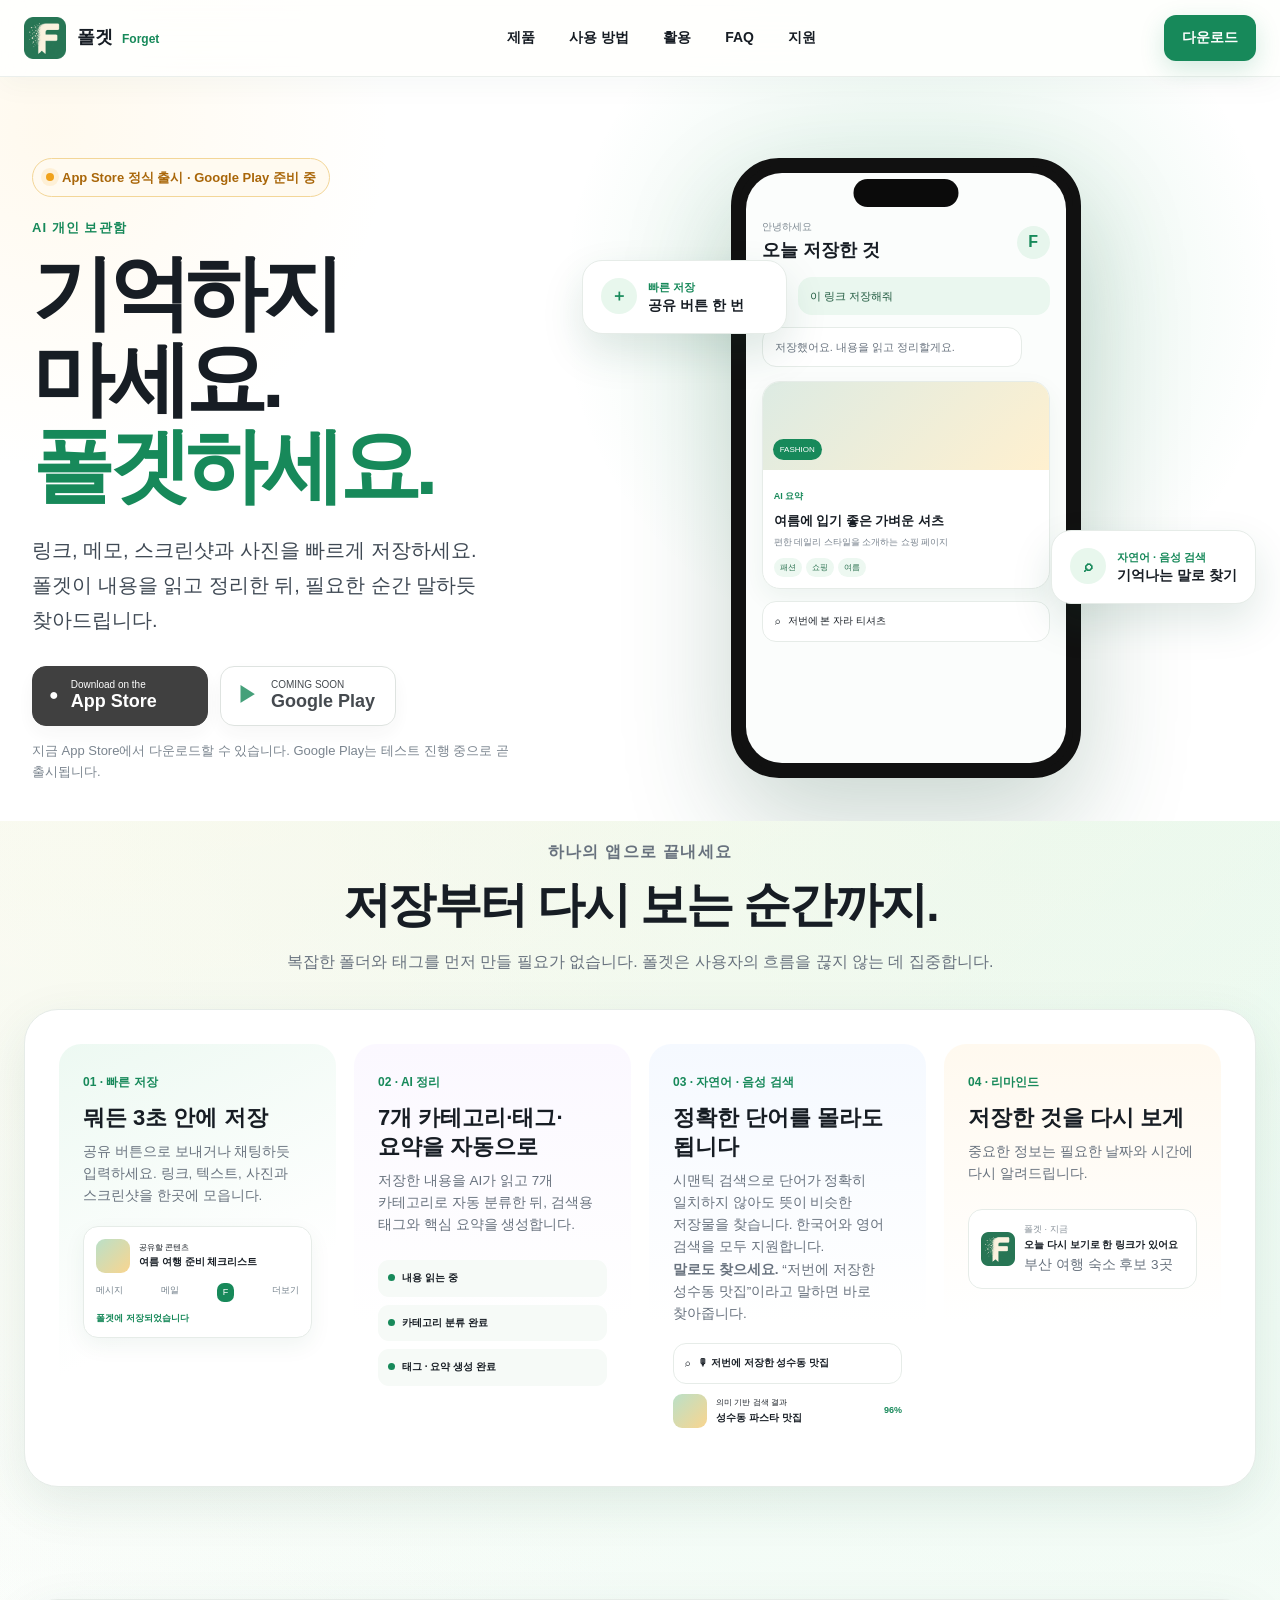
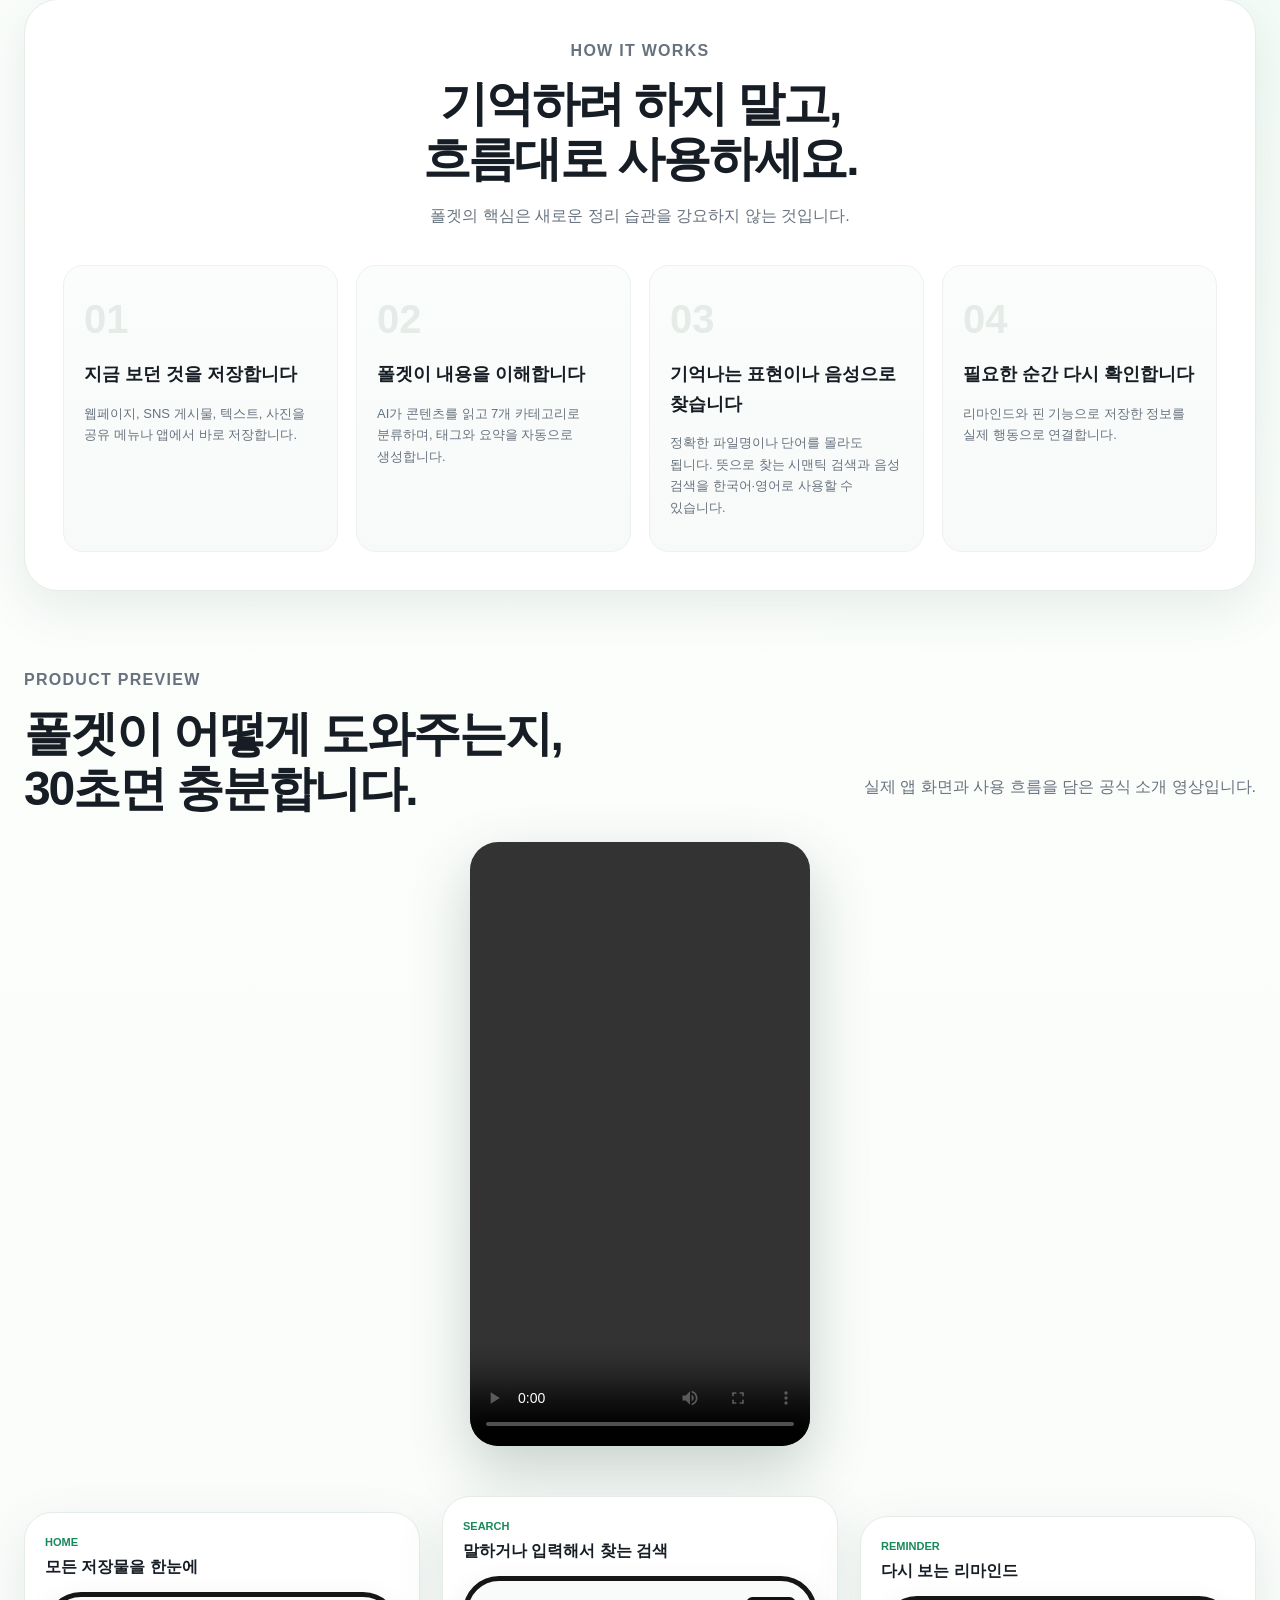
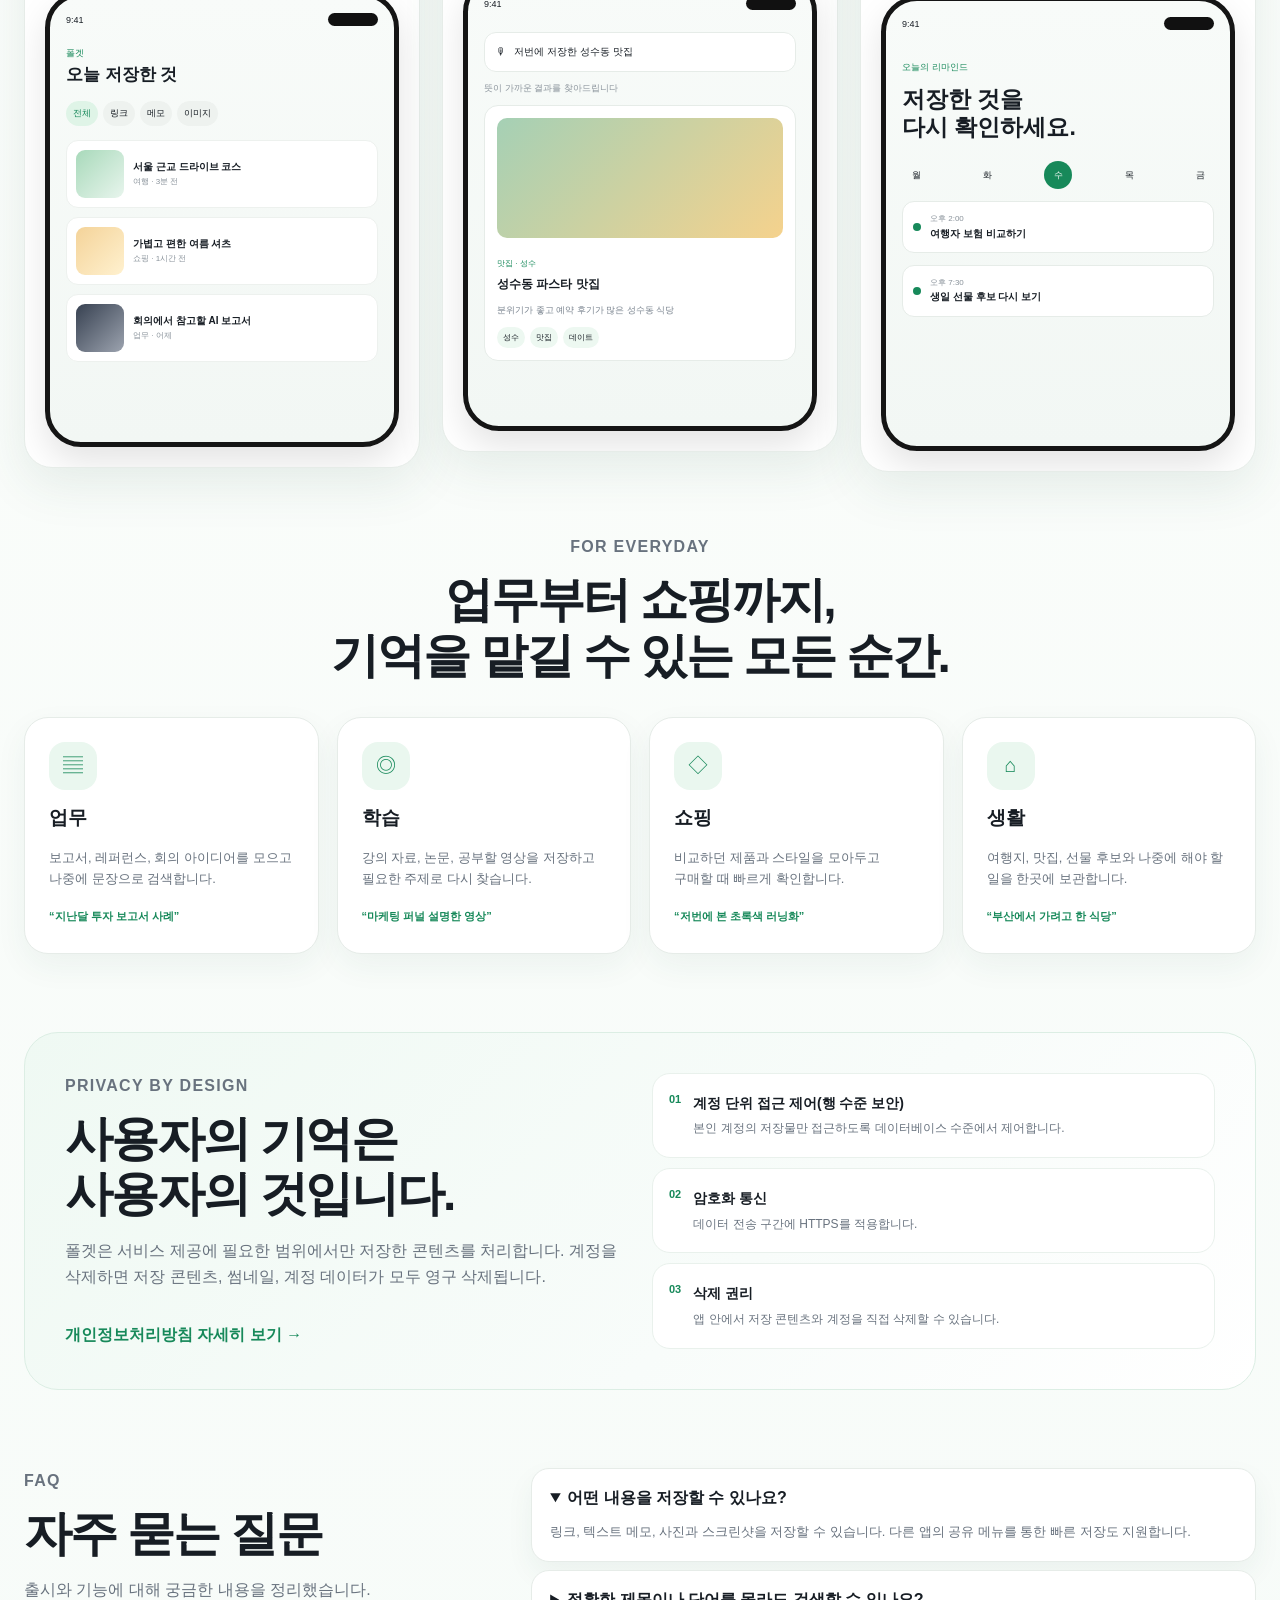
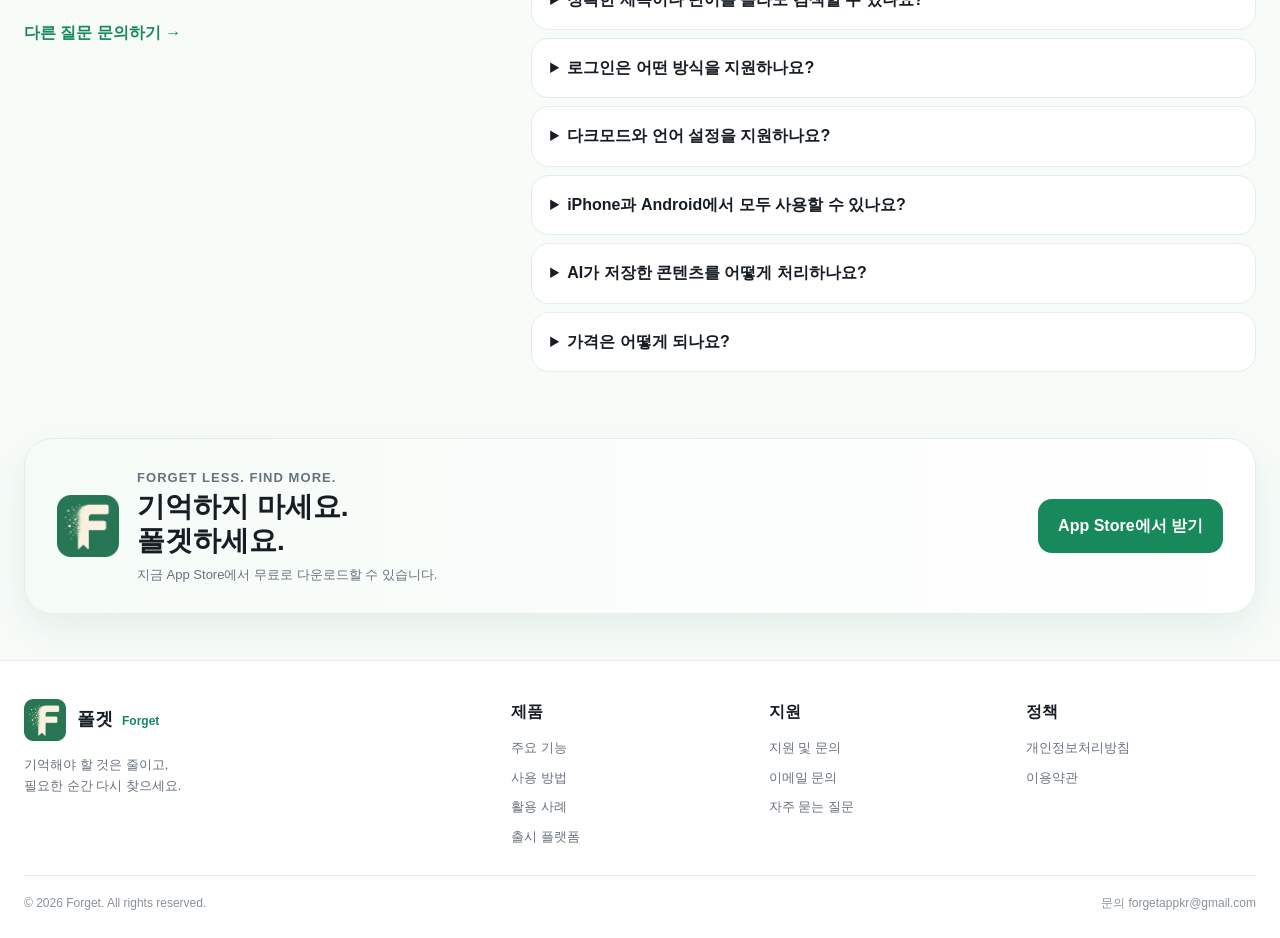
==== commit 324ba005: "출시 반영: App Store 링크 활성화 + 소개 영상 임베드 + 공식 이메일로 교체 - 히어로/헤더/최종 CTA: 심사 준비 중 → 정식 출시, App Store 실링크 연결 " ====
--- a/index.html
+++ b/index.html
@@ -36,7 +36,7 @@
       <a href="support.html">지원</a>
     </nav>
 
-    <a class="header-cta" href="index.html#download">출시 알림</a>
+    <a class="header-cta" href="https://apps.apple.com/kr/app/id6793758380">다운로드</a>
   </div>
 </header>
 
@@ -49,7 +49,7 @@
         <div class="hero-copy">
           <div class="launch-chip">
             <span class="status-dot" aria-hidden="true"></span>
-            App Store 심사 준비 중 · 곧 출시
+            App Store 정식 출시 · Google Play 준비 중
           </div>
 
           <p class="eyebrow">AI 개인 보관함</p>
@@ -60,20 +60,19 @@
           </p>
 
           <div class="hero-actions" id="download">
-            <!-- 출시 후 href="#"을 실제 App Store 링크로 교체하세요. -->
-            <a class="store-button store-button-dark" href="#" aria-label="App Store 심사 준비 중">
+            <a class="store-button store-button-dark" href="https://apps.apple.com/kr/app/id6793758380" aria-label="App Store에서 폴겟 다운로드">
               <span class="store-icon" aria-hidden="true">●</span>
               <span><small>Download on the</small><strong>App Store</strong></span>
             </a>
 
-            <!-- 출시 후 href="#"을 실제 Google Play 링크로 교체하세요. -->
+            <!-- Google Play 정식 출시 후 href="#"을 실제 링크로 교체하세요. -->
             <a class="store-button store-button-light" href="#" aria-label="Google Play 출시 준비 중">
               <span class="play-symbol" aria-hidden="true">▶</span>
-              <span><small>GET IT ON</small><strong>Google Play</strong></span>
+              <span><small>COMING SOON</small><strong>Google Play</strong></span>
             </a>
           </div>
 
-          <p class="hero-note">App Store 심사 준비 중입니다. 스토어 공개 후 다운로드 버튼이 활성화됩니다.</p>
+          <p class="hero-note">지금 App Store에서 다운로드할 수 있습니다. Google Play는 테스트 진행 중으로 곧 출시됩니다.</p>
         </div>
 
         <div class="hero-product" aria-label="폴겟 사용 흐름 미리보기">
@@ -235,8 +234,11 @@
     <section class="section showcase-section">
       <div class="container">
         <div class="section-heading showcase-heading">
-          <div><p class="eyebrow">PRODUCT PREVIEW</p><h2>실제 앱이 완성되면,<br>이곳에서 그대로 보여드립니다.</h2></div>
-          <p>현재는 제품 흐름을 보여주는 미리보기 화면입니다. 출시 전 실제 iOS·Android 스크린샷과 사용 영상을 이 영역에 교체할 수 있도록 구성했습니다.</p>
+          <div><p class="eyebrow">PRODUCT PREVIEW</p><h2>폴겟이 어떻게 도와주는지,<br>30초면 충분합니다.</h2></div>
+          <p>실제 앱 화면과 사용 흐름을 담은 공식 소개 영상입니다.</p>
+        </div>
+        <div style="display:flex;justify-content:center;margin:8px 0 56px">
+          <video controls playsinline preload="metadata" style="width:min(340px,86vw);aspect-ratio:9/16;border-radius:28px;box-shadow:0 24px 60px rgba(16,60,40,.22);background:#fff" src="assets/forget-intro.mp4" aria-label="폴겟 소개 영상"></video>
         </div>
         <div class="device-gallery">
           <article class="device-column device-one">
@@ -291,15 +293,15 @@
           <details><summary>정확한 제목이나 단어를 몰라도 검색할 수 있나요?</summary><p>네. 시맨틱 검색으로 정확한 단어가 일치하지 않아도 뜻이 비슷한 저장물을 찾습니다. 텍스트뿐 아니라 마이크로 말해서 검색할 수 있고, 한국어·영어를 모두 지원합니다.</p></details>
           <details><summary>로그인은 어떤 방식을 지원하나요?</summary><p>Apple 로그인, 카카오 로그인, 이메일 가입을 지원합니다.</p></details>
           <details><summary>다크모드와 언어 설정을 지원하나요?</summary><p>네. 다크모드를 지원하며 앱은 한국어와 영어로 제공됩니다.</p></details>
-          <details><summary>iPhone과 Android에서 모두 사용할 수 있나요?</summary><p>iOS와 Android를 동일한 React Native·Expo 기반으로 개발하고 있으며, 현재 App Store 출시를 우선 준비하고 있습니다.</p></details>
+          <details><summary>iPhone과 Android에서 모두 사용할 수 있나요?</summary><p>iOS 앱은 App Store에 정식 출시되어 지금 다운로드할 수 있습니다. Android는 비공개 테스트를 진행 중이며 곧 Google Play에 출시됩니다.</p></details>
           <details><summary>AI가 저장한 콘텐츠를 어떻게 처리하나요?</summary><p>저장 콘텐츠의 자동 분류, 태그, 요약과 의미 기반 검색을 제공하는 데 필요한 범위에서 AI 서비스를 이용합니다. 자세한 처리 위탁 내용은 개인정보처리방침에서 확인할 수 있습니다.</p></details>
-          <details><summary>가격은 어떻게 되나요?</summary><p>출시 전 최종 가격 정책을 확정해 앱과 공식 홈페이지에서 투명하게 안내할 예정입니다.</p></details>
+          <details><summary>가격은 어떻게 되나요?</summary><p>현재 무료로 사용할 수 있습니다. 유료 기능이 추가되는 경우 앱과 공식 홈페이지에서 미리 안내드립니다.</p></details>
         </div>
       </div>
     </section>
 
     <section class="section final-cta-section">
-      <div class="container final-cta"><div class="cta-logo"><img src="assets/forget-icon.svg" alt="폴겟 아이콘" style="border-radius:0;background:transparent;clip-path:none;overflow:visible"></div><div><p class="eyebrow">FORGET LESS. FIND MORE.</p><h2>기억하지 마세요.<br>폴겟하세요.</h2><p>App Store 심사 준비 중 · 곧 출시됩니다.</p></div><a href="mailto:david0020@naver.com?subject=%ED%8F%B4%EA%B2%9F%20%EC%B6%9C%EC%8B%9C%20%EC%95%8C%EB%A6%BC%20%EB%AC%B8%EC%9D%98" class="cta-mail">출시 소식 문의</a></div>
+      <div class="container final-cta"><div class="cta-logo"><img src="assets/forget-icon.svg" alt="폴겟 아이콘" style="border-radius:0;background:transparent;clip-path:none;overflow:visible"></div><div><p class="eyebrow">FORGET LESS. FIND MORE.</p><h2>기억하지 마세요.<br>폴겟하세요.</h2><p>지금 App Store에서 무료로 다운로드할 수 있습니다.</p></div><a href="https://apps.apple.com/kr/app/id6793758380" class="cta-mail">App Store에서 받기</a></div>
     </section>
   </main>
 
@@ -307,10 +309,10 @@
   <div class="container footer-grid">
     <div class="footer-brand"><a class="brand" href="index.html"><img src="assets/forget-icon.svg" alt="" width="40" height="40" style="border-radius:0;background:transparent;clip-path:none;overflow:visible"><span>폴겟 <small>Forget</small></span></a><p>기억해야 할 것은 줄이고,<br>필요한 순간 다시 찾으세요.</p></div>
     <div class="footer-column"><strong>제품</strong><a href="index.html#product">주요 기능</a><a href="index.html#how">사용 방법</a><a href="index.html#use-cases">활용 사례</a><a href="index.html#download">출시 플랫폼</a></div>
-    <div class="footer-column"><strong>지원</strong><a href="support.html">지원 및 문의</a><a href="mailto:david0020@naver.com">이메일 문의</a><a href="index.html#faq">자주 묻는 질문</a></div>
+    <div class="footer-column"><strong>지원</strong><a href="support.html">지원 및 문의</a><a href="mailto:forgetappkr@gmail.com">이메일 문의</a><a href="index.html#faq">자주 묻는 질문</a></div>
     <div class="footer-column"><strong>정책</strong><a href="privacy.html">개인정보처리방침</a><a href="terms.html">이용약관</a></div>
   </div>
-  <div class="container footer-bottom"><span>© 2026 Forget. All rights reserved.</span><span>문의 david0020@naver.com</span></div>
+  <div class="container footer-bottom"><span>© 2026 Forget. All rights reserved.</span><span>문의 forgetappkr@gmail.com</span></div>
 </footer>
 </body>
 </html>
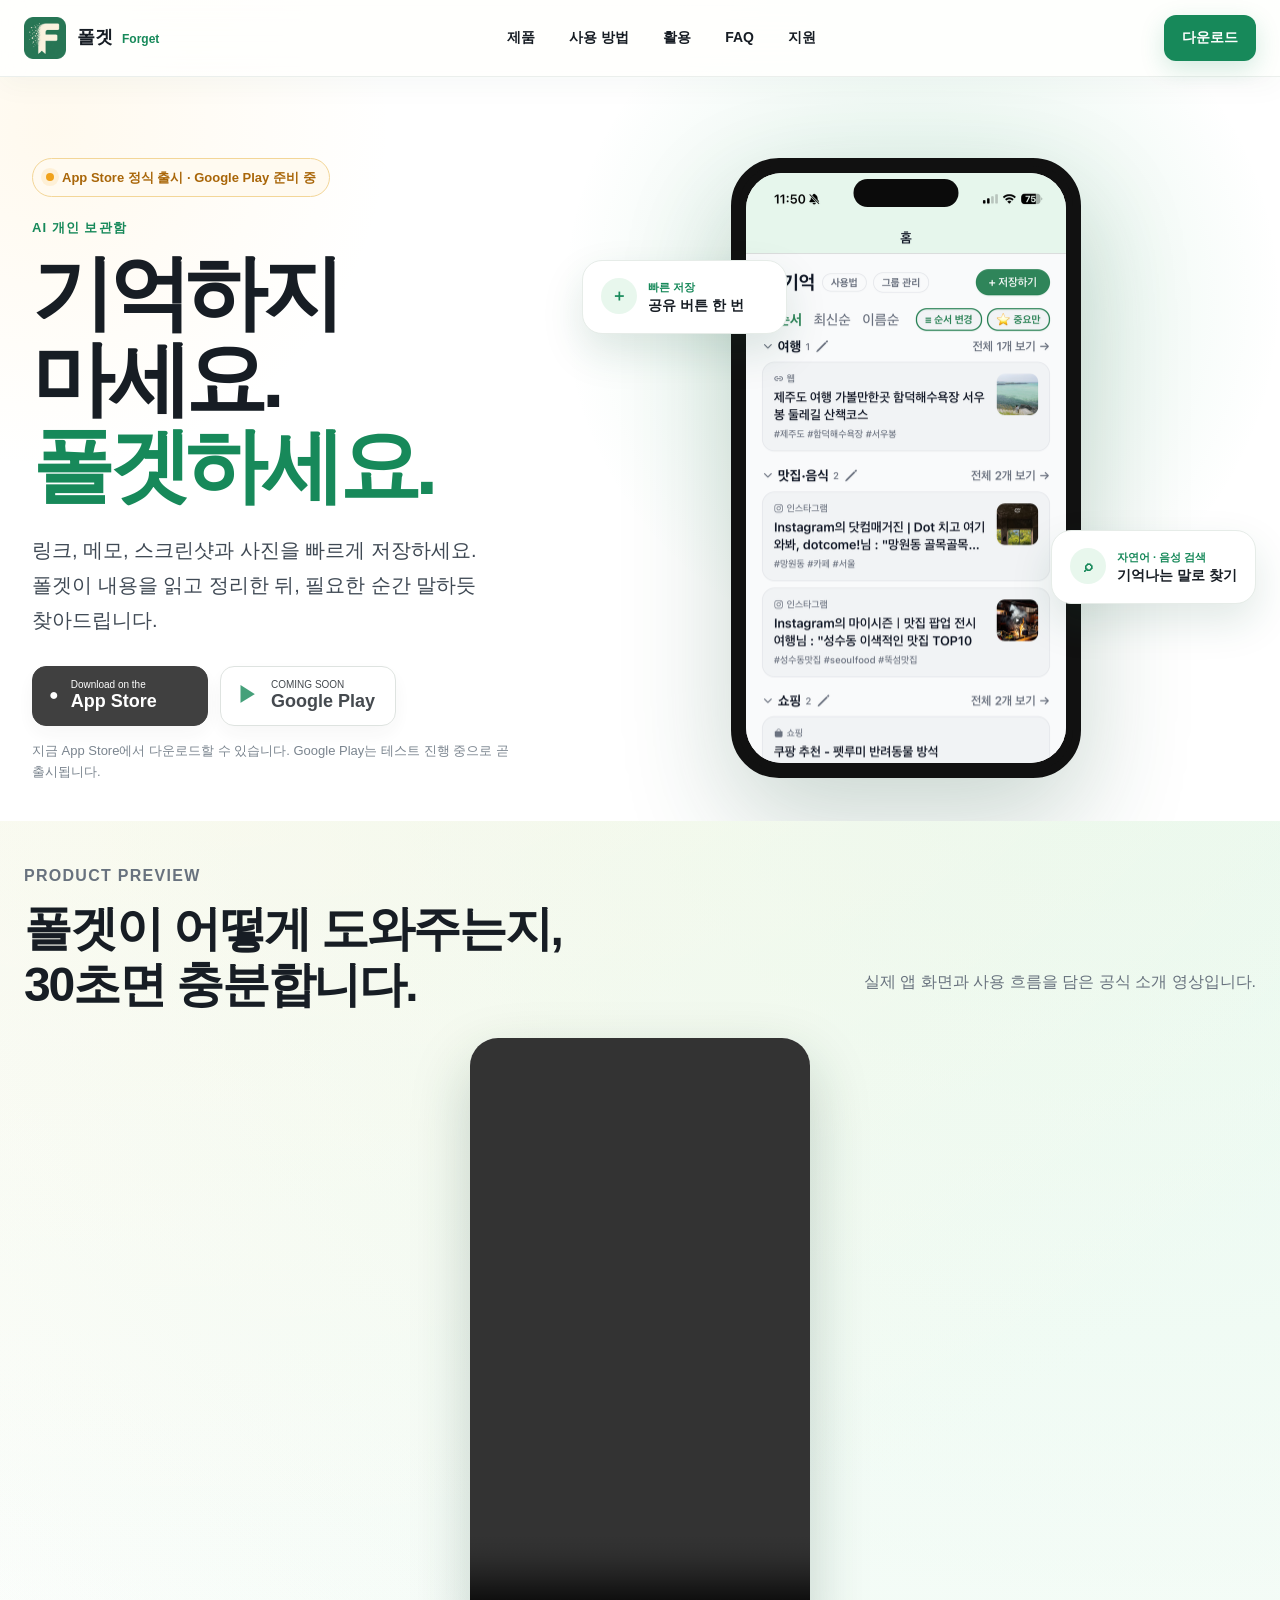
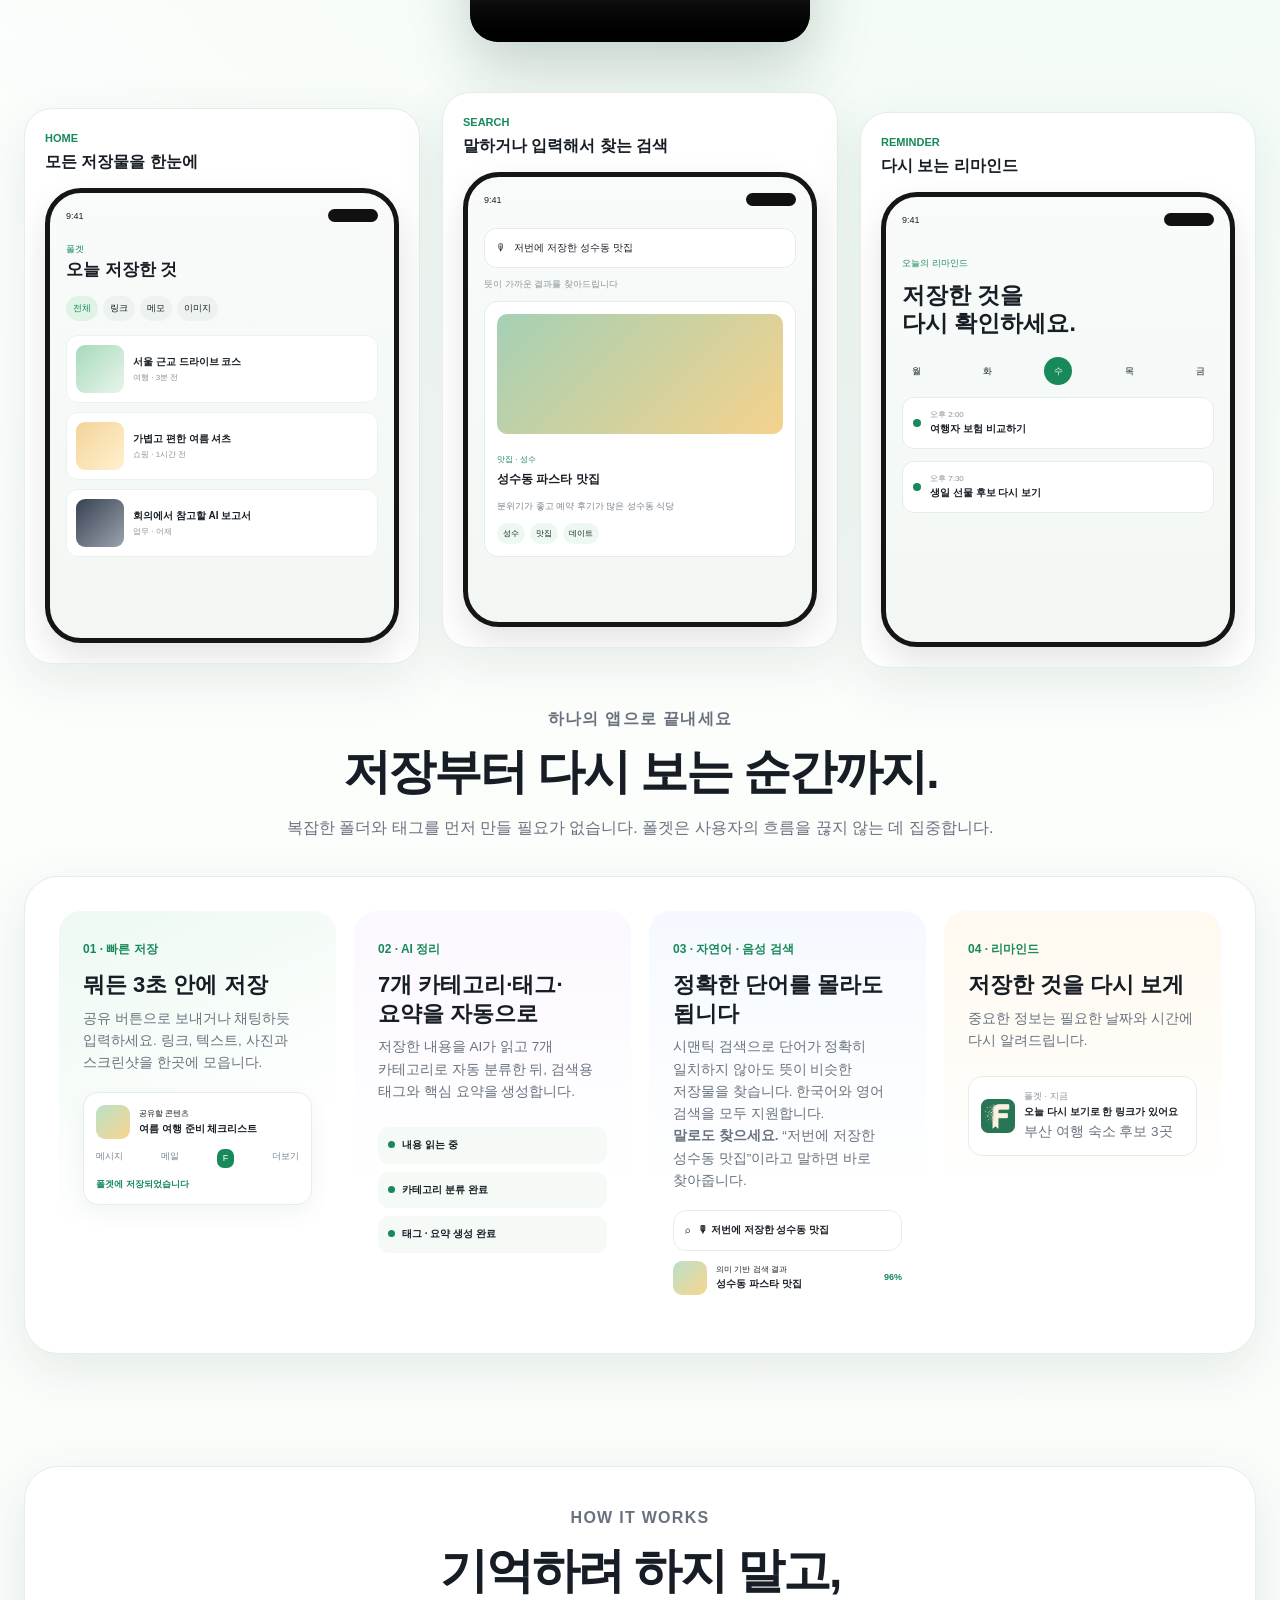
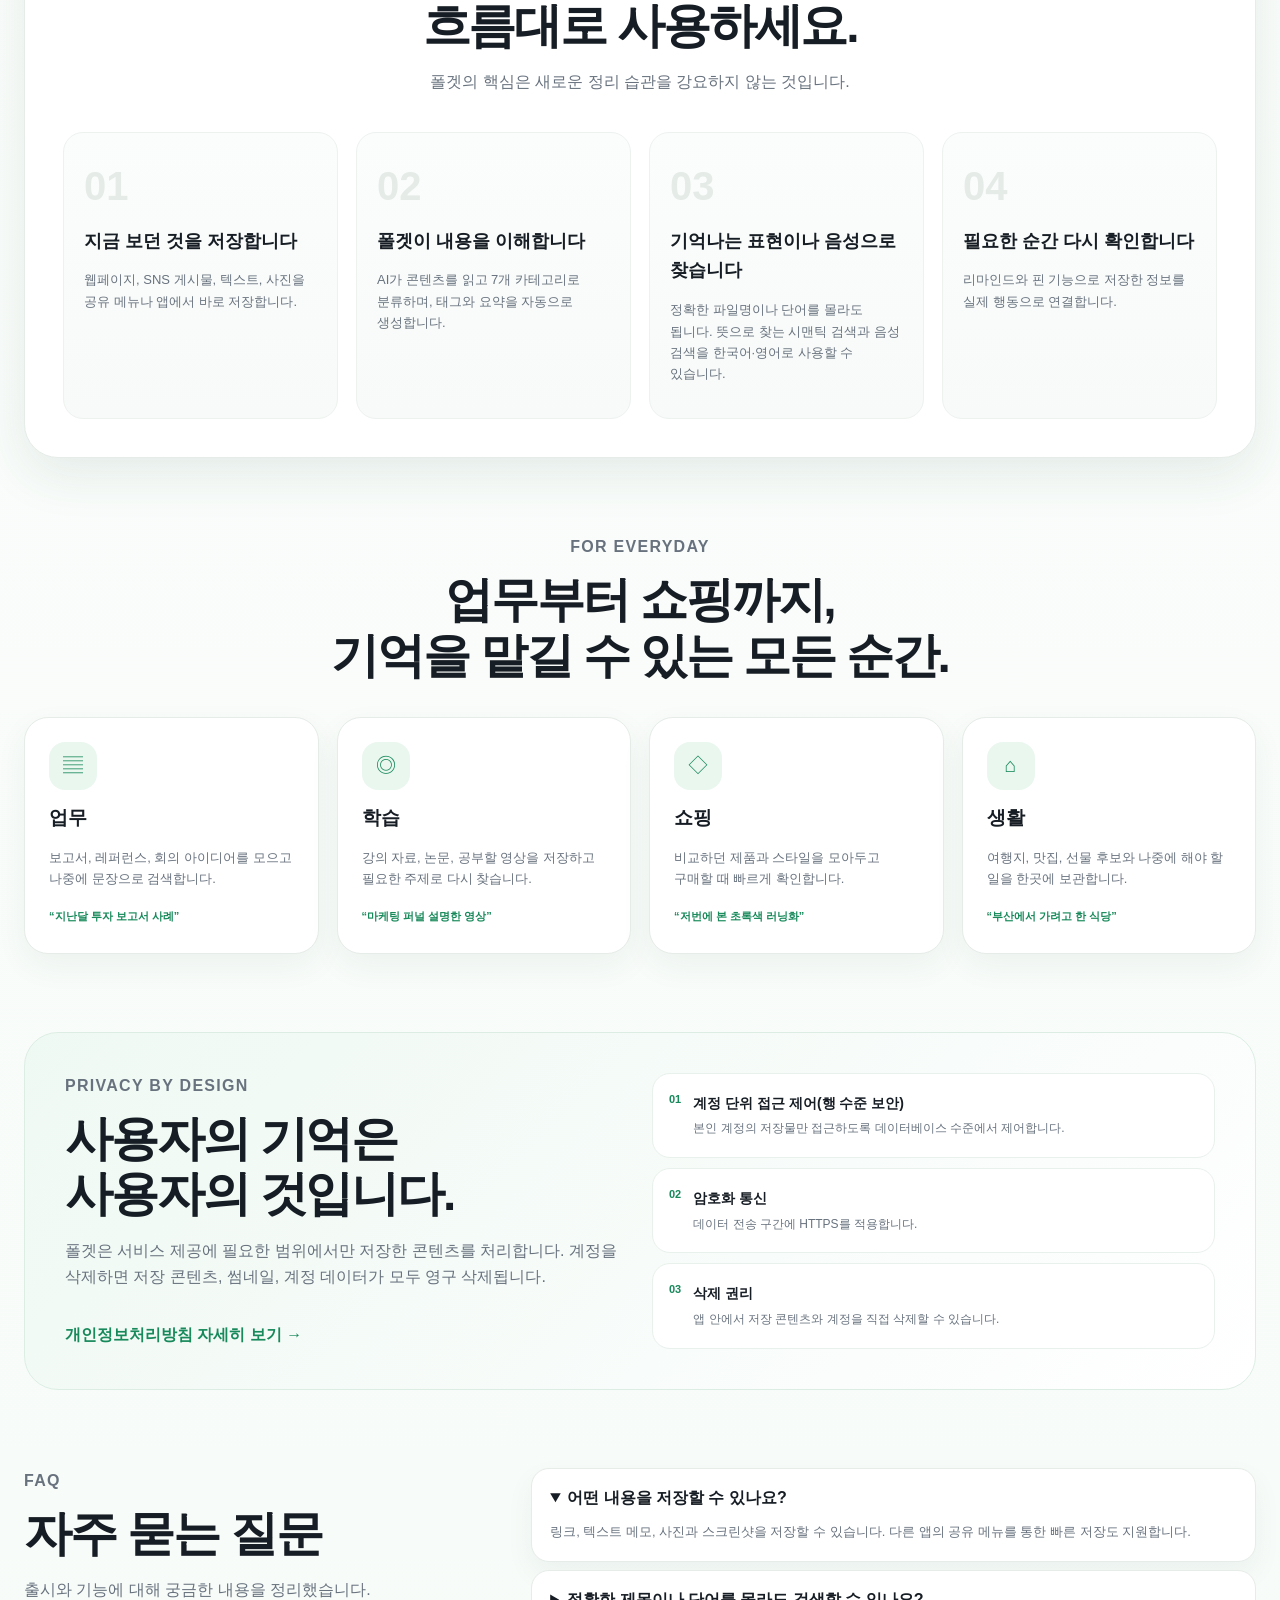
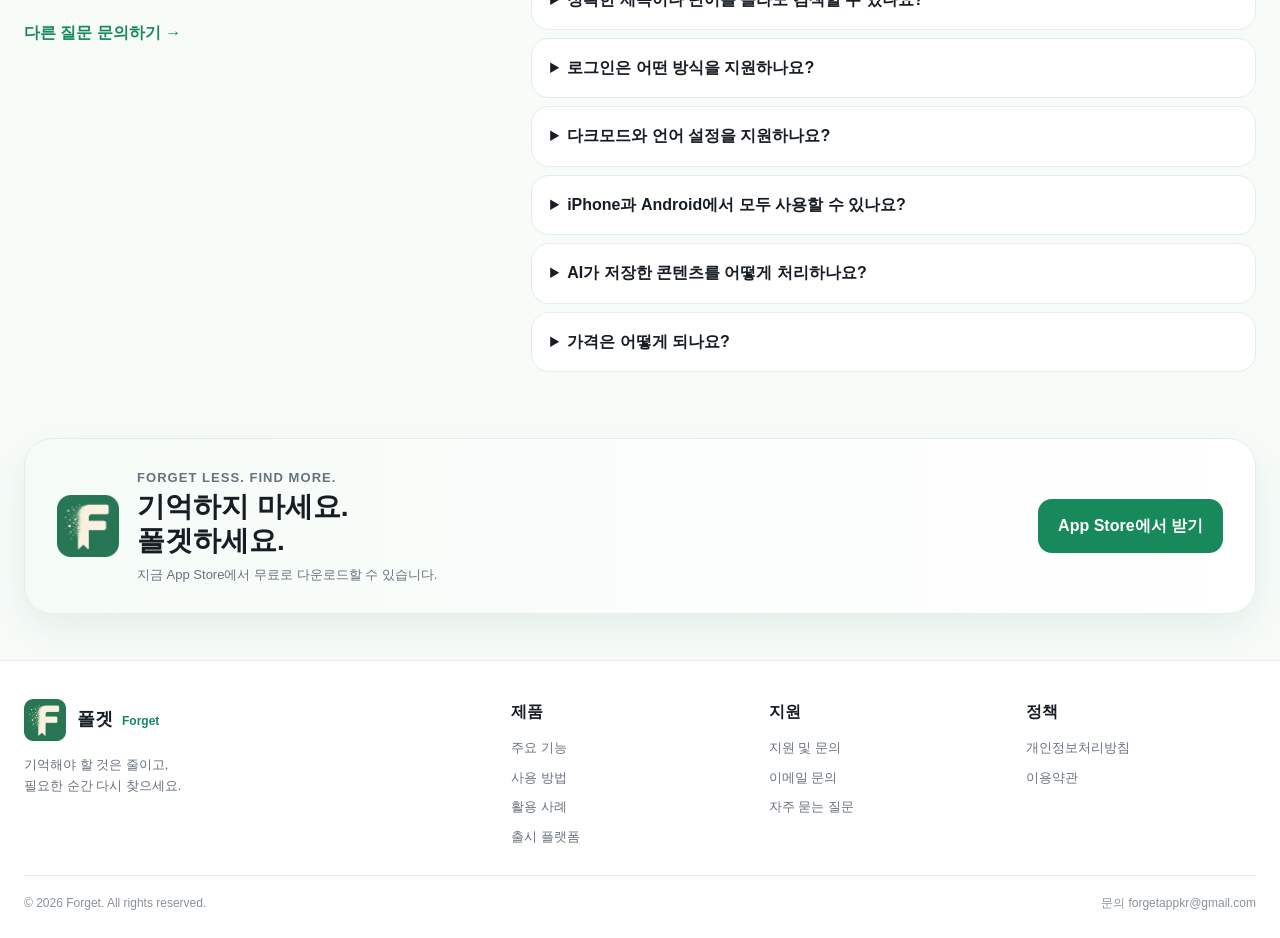
==== commit de473cc6: "히어로 실제 앱 화면 + 소개 영상 섹션을 메인 바로 아래로 - 히어로 폰 목업의 가짜 UI를 실제 홈 화면 스크린샷으로 교체 (클릭 시 App Store 이동) - PRODUCT" ====
--- a/index.html
+++ b/index.html
@@ -94,36 +94,10 @@
 
           <div class="phone-shell">
             <div class="phone-speaker"></div>
-            <div class="phone-screen">
-              <div class="phone-header">
-                <div>
-                  <small>안녕하세요</small>
-                  <strong>오늘 저장한 것</strong>
-                </div>
-                <span class="mini-avatar">F</span>
-              </div>
-
-              <div class="chat user-chat">이 링크 저장해줘</div>
-              <div class="chat ai-chat">저장했어요. 내용을 읽고 정리할게요.</div>
-
-              <article class="content-preview">
-                <div class="preview-image">
-                  <span>FASHION</span>
-                </div>
-                <div class="preview-body">
-                  <small>AI 요약</small>
-                  <strong>여름에 입기 좋은 가벼운 셔츠</strong>
-                  <p>편한 데일리 스타일을 소개하는 쇼핑 페이지</p>
-                  <div class="tag-row">
-                    <span>패션</span><span>쇼핑</span><span>여름</span>
-                  </div>
-                </div>
-              </article>
-
-              <div class="search-preview">
-                <span>⌕</span>
-                <p>저번에 본 자라 티셔츠</p>
-              </div>
+            <div class="phone-screen" style="padding:0;overflow:hidden">
+              <a href="https://apps.apple.com/kr/app/id6793758380" aria-label="App Store에서 폴겟 다운로드">
+                <img src="assets/app-home.png" alt="폴겟 실제 홈 화면" style="width:100%;height:100%;object-fit:cover;object-position:top;display:block">
+              </a>
             </div>
           </div>
 
@@ -139,6 +113,32 @@
 
       <div class="container capture-strip" aria-label="저장 가능한 콘텐츠">
         <span>링크</span><i></i><span>메모</span><i></i><span>스크린샷</span><i></i><span>사진</span><i></i><span>쇼핑 정보</span><i></i><span>나중에 볼 것</span>
+      </div>
+    </section>
+
+    <section class="section showcase-section">
+      <div class="container">
+        <div class="section-heading showcase-heading">
+          <div><p class="eyebrow">PRODUCT PREVIEW</p><h2>폴겟이 어떻게 도와주는지,<br>30초면 충분합니다.</h2></div>
+          <p>실제 앱 화면과 사용 흐름을 담은 공식 소개 영상입니다.</p>
+        </div>
+        <div style="display:flex;justify-content:center;margin:8px 0 56px">
+          <video controls playsinline preload="metadata" style="width:min(340px,86vw);aspect-ratio:9/16;border-radius:28px;box-shadow:0 24px 60px rgba(16,60,40,.22);background:#fff" src="assets/forget-intro.mp4" aria-label="폴겟 소개 영상"></video>
+        </div>
+        <div class="device-gallery">
+          <article class="device-column device-one">
+            <div class="device-caption"><span>HOME</span><strong>모든 저장물을 한눈에</strong></div>
+            <div class="device-mockup"><div class="mock-status"><span>9:41</span><i></i></div><div class="mock-title"><small>폴겟</small><strong>오늘 저장한 것</strong></div><div class="mock-filter"><span class="active">전체</span><span>링크</span><span>메모</span><span>이미지</span></div><div class="mock-list"><div class="mock-item"><span class="mock-img green"></span><div><strong>서울 근교 드라이브 코스</strong><small>여행 · 3분 전</small></div></div><div class="mock-item"><span class="mock-img cream"></span><div><strong>가볍고 편한 여름 셔츠</strong><small>쇼핑 · 1시간 전</small></div></div><div class="mock-item"><span class="mock-img dark"></span><div><strong>회의에서 참고할 AI 보고서</strong><small>업무 · 어제</small></div></div></div></div>
+          </article>
+          <article class="device-column device-two">
+            <div class="device-caption"><span>SEARCH</span><strong>말하거나 입력해서 찾는 검색</strong></div>
+            <div class="device-mockup"><div class="mock-status"><span>9:41</span><i></i></div><div class="mock-search-screen"><div class="mock-searchbar">🎙 &nbsp; 저번에 저장한 성수동 맛집</div><p>뜻이 가까운 결과를 찾아드립니다</p><div class="large-result"><span class="result-visual"></span><small>맛집 · 성수</small><strong>성수동 파스타 맛집</strong><p>분위기가 좋고 예약 후기가 많은 성수동 식당</p><div><span>성수</span><span>맛집</span><span>데이트</span></div></div></div></div>
+          </article>
+          <article class="device-column device-three">
+            <div class="device-caption"><span>REMINDER</span><strong>다시 보는 리마인드</strong></div>
+            <div class="device-mockup"><div class="mock-status"><span>9:41</span><i></i></div><div class="mock-reminder-screen"><small>오늘의 리마인드</small><strong>저장한 것을<br>다시 확인하세요.</strong><div class="calendar-row"><span>월</span><span>화</span><span class="today">수</span><span>목</span><span>금</span></div><div class="reminder-item"><i></i><div><small>오후 2:00</small><strong>여행자 보험 비교하기</strong></div></div><div class="reminder-item"><i></i><div><small>오후 7:30</small><strong>생일 선물 후보 다시 보기</strong></div></div></div></div>
+          </article>
+        </div>
       </div>
     </section>
 
@@ -231,31 +231,7 @@
       </div>
     </section>
 
-    <section class="section showcase-section">
-      <div class="container">
-        <div class="section-heading showcase-heading">
-          <div><p class="eyebrow">PRODUCT PREVIEW</p><h2>폴겟이 어떻게 도와주는지,<br>30초면 충분합니다.</h2></div>
-          <p>실제 앱 화면과 사용 흐름을 담은 공식 소개 영상입니다.</p>
-        </div>
-        <div style="display:flex;justify-content:center;margin:8px 0 56px">
-          <video controls playsinline preload="metadata" style="width:min(340px,86vw);aspect-ratio:9/16;border-radius:28px;box-shadow:0 24px 60px rgba(16,60,40,.22);background:#fff" src="assets/forget-intro.mp4" aria-label="폴겟 소개 영상"></video>
-        </div>
-        <div class="device-gallery">
-          <article class="device-column device-one">
-            <div class="device-caption"><span>HOME</span><strong>모든 저장물을 한눈에</strong></div>
-            <div class="device-mockup"><div class="mock-status"><span>9:41</span><i></i></div><div class="mock-title"><small>폴겟</small><strong>오늘 저장한 것</strong></div><div class="mock-filter"><span class="active">전체</span><span>링크</span><span>메모</span><span>이미지</span></div><div class="mock-list"><div class="mock-item"><span class="mock-img green"></span><div><strong>서울 근교 드라이브 코스</strong><small>여행 · 3분 전</small></div></div><div class="mock-item"><span class="mock-img cream"></span><div><strong>가볍고 편한 여름 셔츠</strong><small>쇼핑 · 1시간 전</small></div></div><div class="mock-item"><span class="mock-img dark"></span><div><strong>회의에서 참고할 AI 보고서</strong><small>업무 · 어제</small></div></div></div></div>
-          </article>
-          <article class="device-column device-two">
-            <div class="device-caption"><span>SEARCH</span><strong>말하거나 입력해서 찾는 검색</strong></div>
-            <div class="device-mockup"><div class="mock-status"><span>9:41</span><i></i></div><div class="mock-search-screen"><div class="mock-searchbar">🎙 &nbsp; 저번에 저장한 성수동 맛집</div><p>뜻이 가까운 결과를 찾아드립니다</p><div class="large-result"><span class="result-visual"></span><small>맛집 · 성수</small><strong>성수동 파스타 맛집</strong><p>분위기가 좋고 예약 후기가 많은 성수동 식당</p><div><span>성수</span><span>맛집</span><span>데이트</span></div></div></div></div>
-          </article>
-          <article class="device-column device-three">
-            <div class="device-caption"><span>REMINDER</span><strong>다시 보는 리마인드</strong></div>
-            <div class="device-mockup"><div class="mock-status"><span>9:41</span><i></i></div><div class="mock-reminder-screen"><small>오늘의 리마인드</small><strong>저장한 것을<br>다시 확인하세요.</strong><div class="calendar-row"><span>월</span><span>화</span><span class="today">수</span><span>목</span><span>금</span></div><div class="reminder-item"><i></i><div><small>오후 2:00</small><strong>여행자 보험 비교하기</strong></div></div><div class="reminder-item"><i></i><div><small>오후 7:30</small><strong>생일 선물 후보 다시 보기</strong></div></div></div></div>
-          </article>
-        </div>
-      </div>
-    </section>
+    
 
     <section class="section use-section" id="use-cases">
       <div class="container">
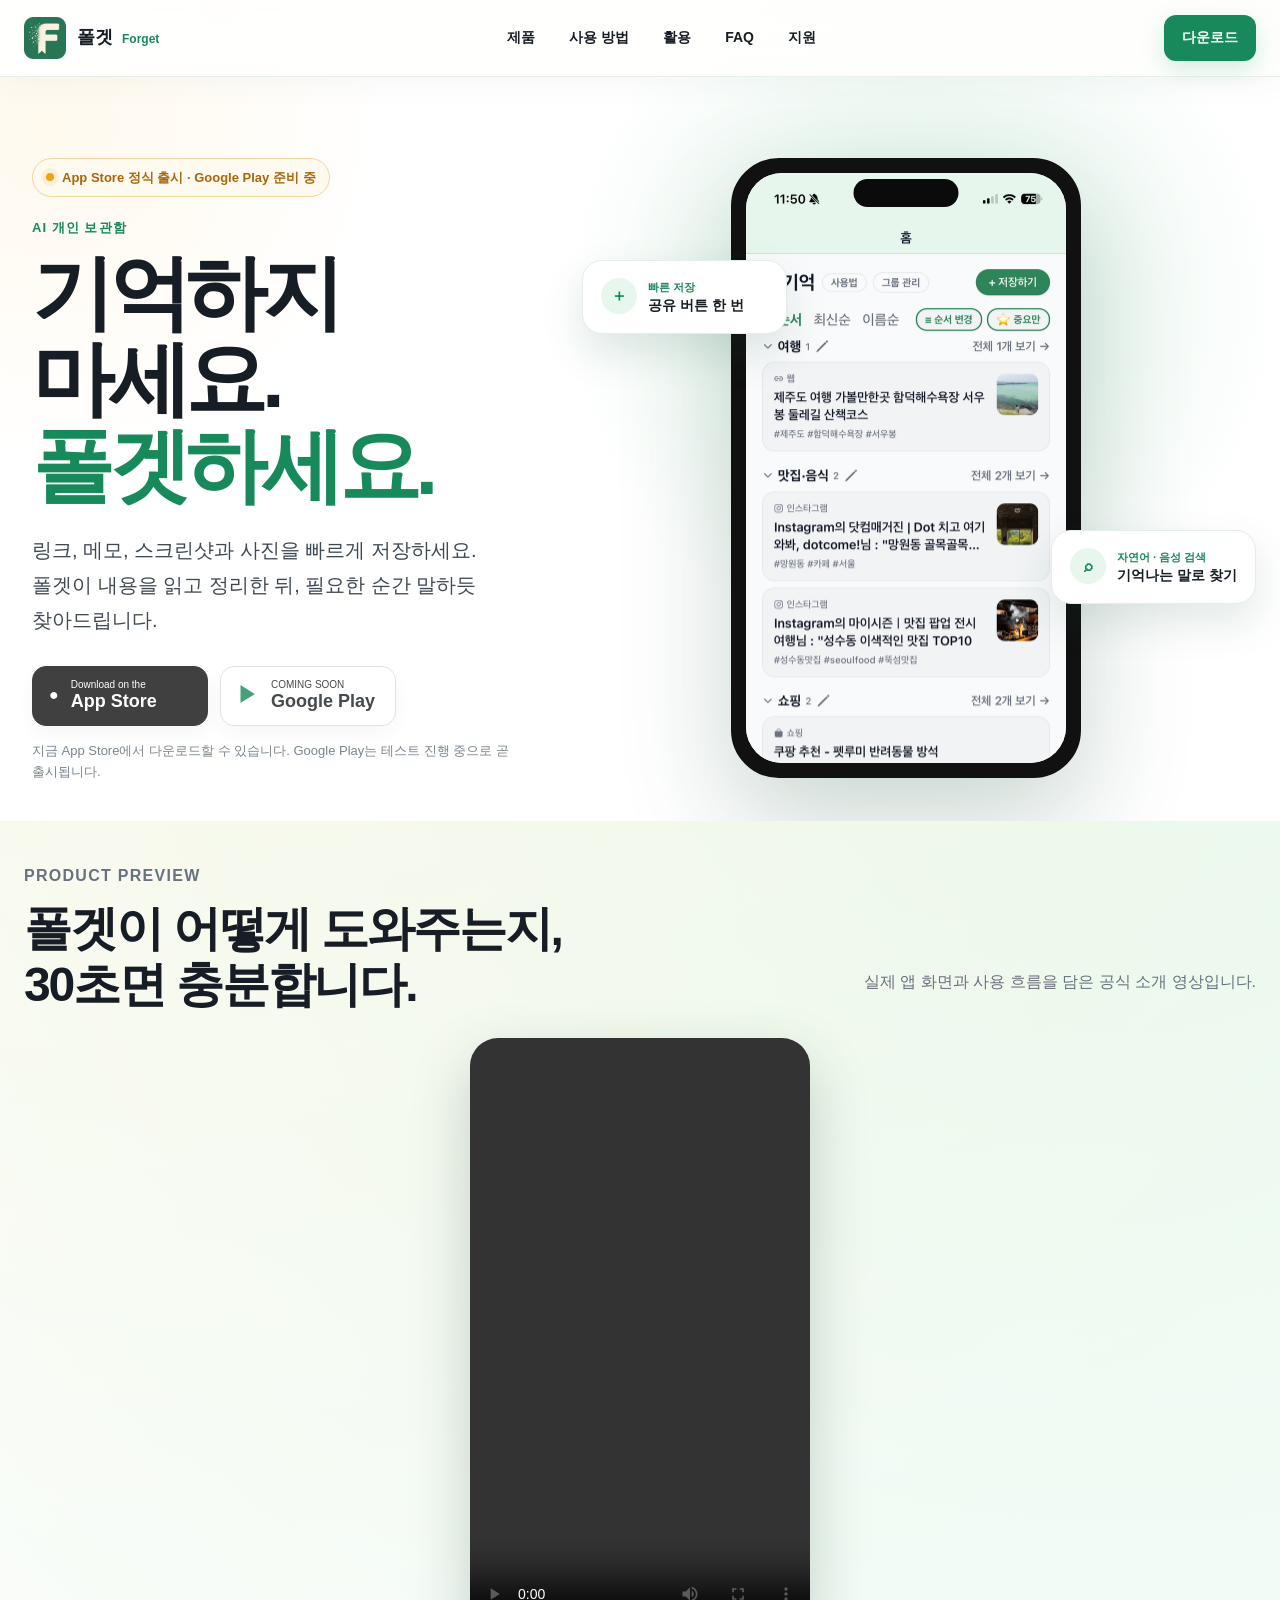
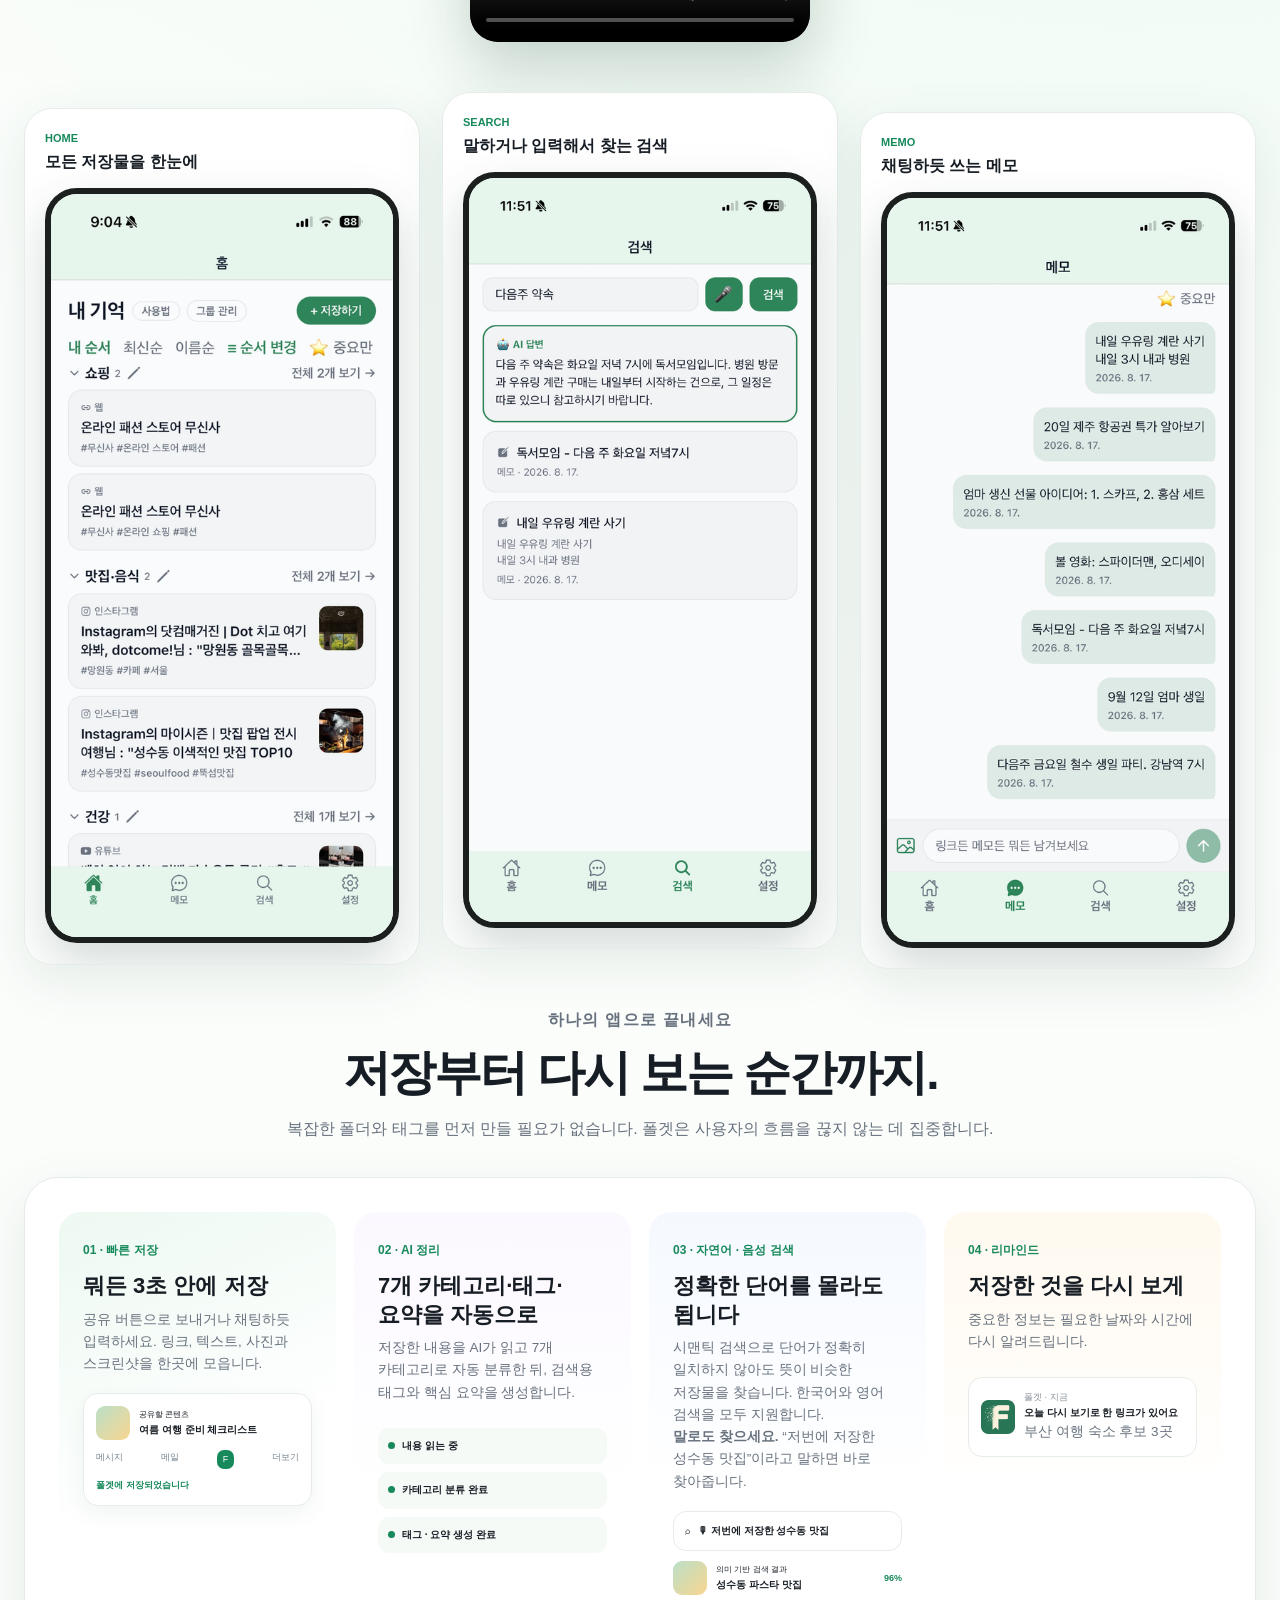
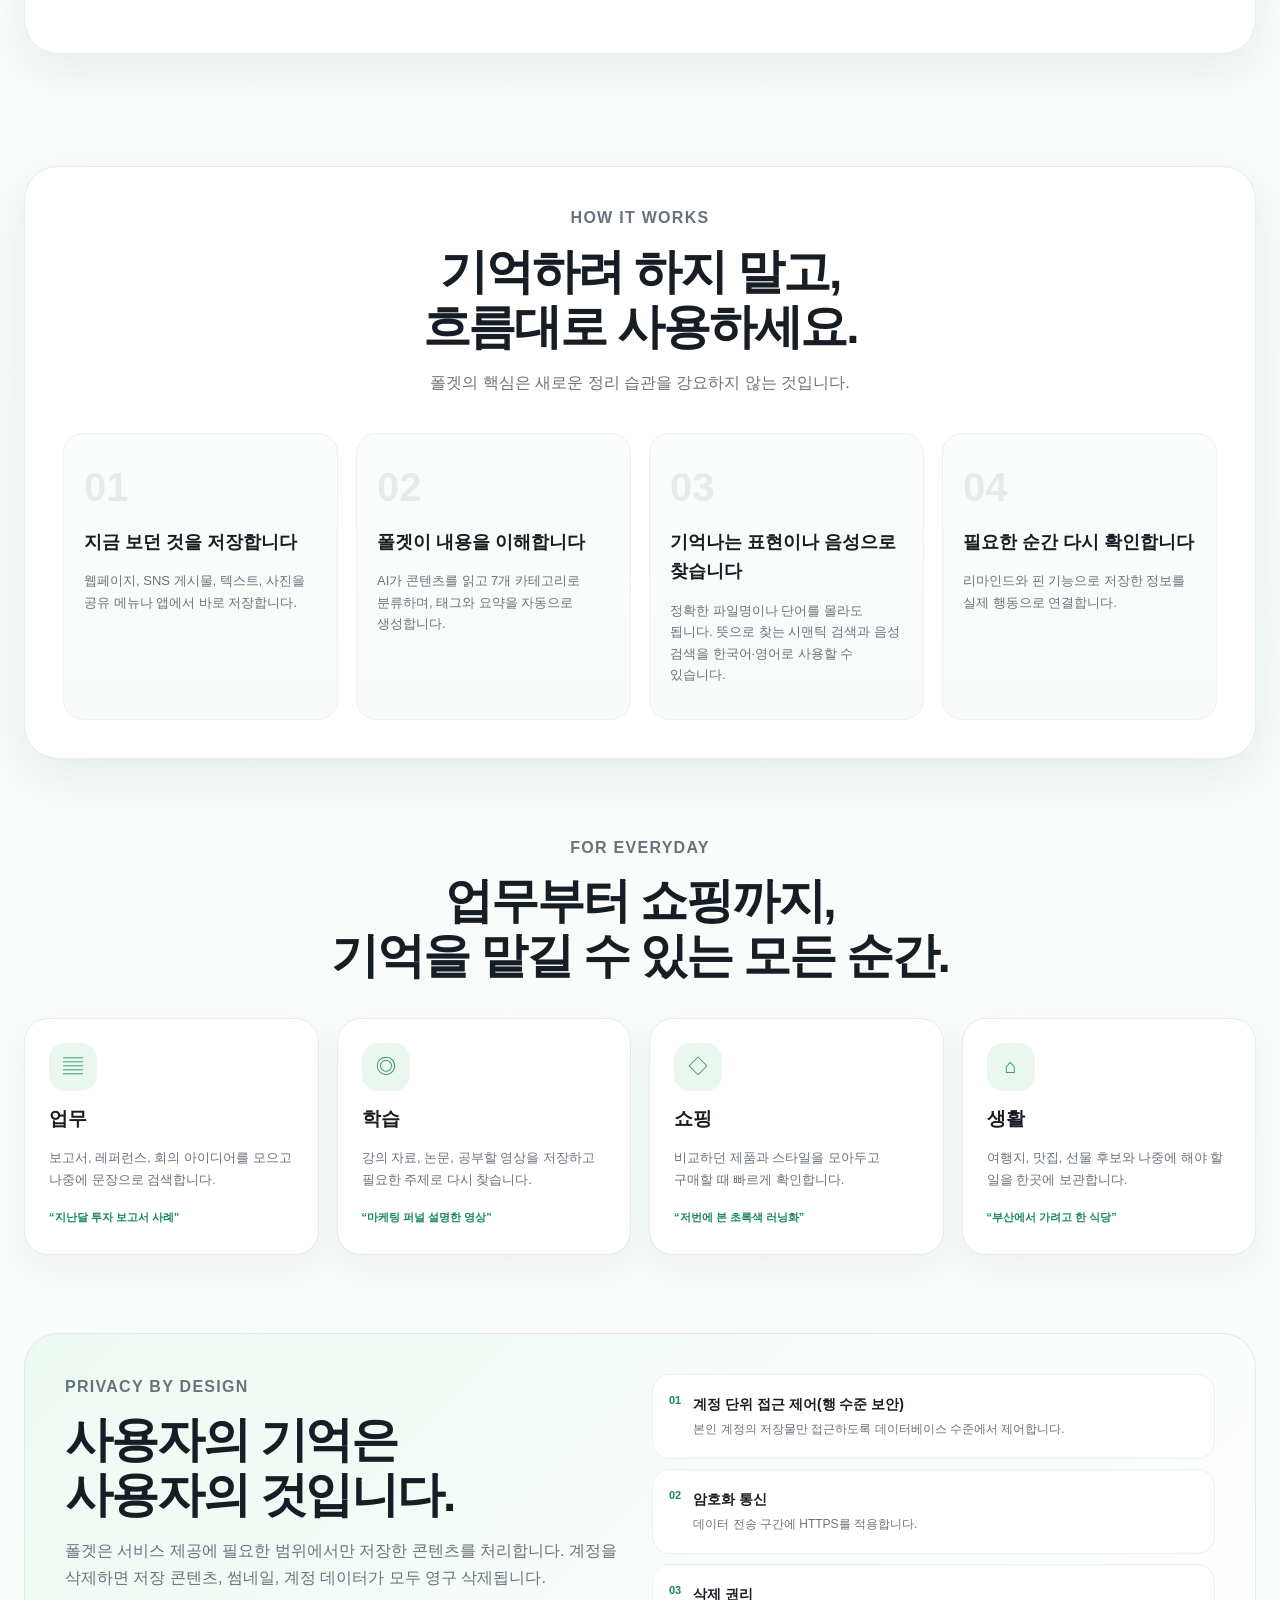
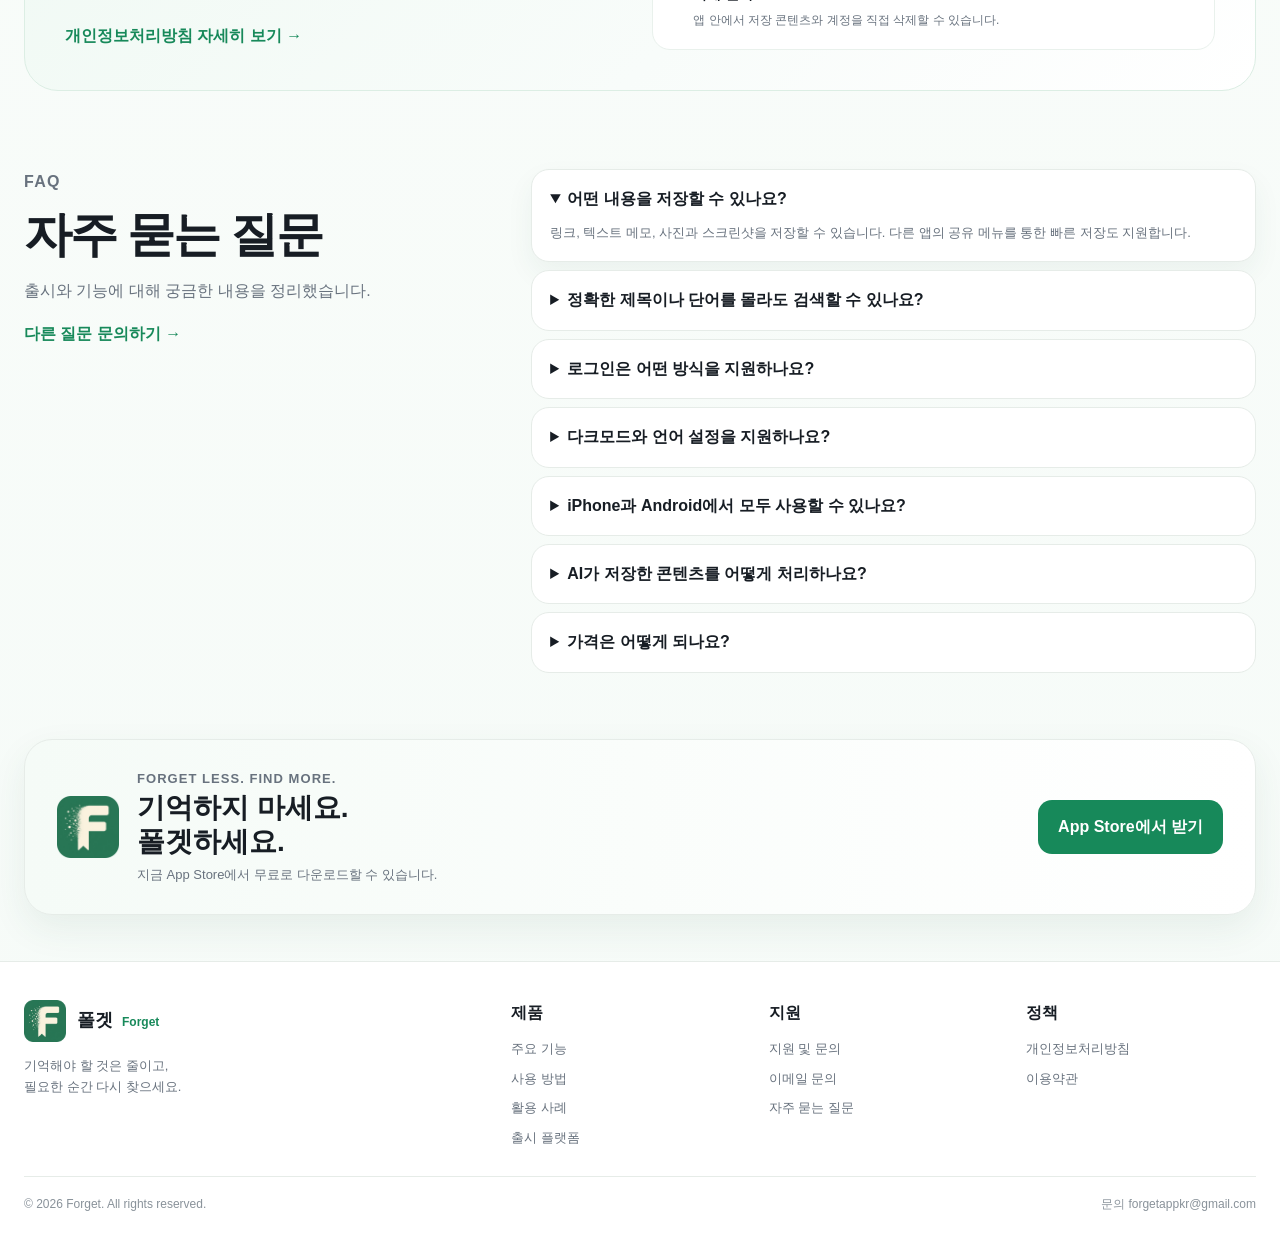
==== commit 559fbff7: "제품 미리보기 목업 3종을 실제 앱 화면으로 교체 HOME(홈 그룹 화면)·SEARCH(AI 답변 검색)·MEMO(채팅형 메모) 실제 스크린샷으로 교체, REMINDER 캡션을 M" ====
--- a/index.html
+++ b/index.html
@@ -128,15 +128,15 @@
         <div class="device-gallery">
           <article class="device-column device-one">
             <div class="device-caption"><span>HOME</span><strong>모든 저장물을 한눈에</strong></div>
-            <div class="device-mockup"><div class="mock-status"><span>9:41</span><i></i></div><div class="mock-title"><small>폴겟</small><strong>오늘 저장한 것</strong></div><div class="mock-filter"><span class="active">전체</span><span>링크</span><span>메모</span><span>이미지</span></div><div class="mock-list"><div class="mock-item"><span class="mock-img green"></span><div><strong>서울 근교 드라이브 코스</strong><small>여행 · 3분 전</small></div></div><div class="mock-item"><span class="mock-img cream"></span><div><strong>가볍고 편한 여름 셔츠</strong><small>쇼핑 · 1시간 전</small></div></div><div class="mock-item"><span class="mock-img dark"></span><div><strong>회의에서 참고할 AI 보고서</strong><small>업무 · 어제</small></div></div></div></div>
+            <img src="assets/screen-home.png" alt="폴겟 실제 화면" style="width:100%;display:block;border-radius:32px;border:6px solid #1b1f1d;box-shadow:0 20px 48px rgba(16,60,40,.18)">
           </article>
           <article class="device-column device-two">
             <div class="device-caption"><span>SEARCH</span><strong>말하거나 입력해서 찾는 검색</strong></div>
-            <div class="device-mockup"><div class="mock-status"><span>9:41</span><i></i></div><div class="mock-search-screen"><div class="mock-searchbar">🎙 &nbsp; 저번에 저장한 성수동 맛집</div><p>뜻이 가까운 결과를 찾아드립니다</p><div class="large-result"><span class="result-visual"></span><small>맛집 · 성수</small><strong>성수동 파스타 맛집</strong><p>분위기가 좋고 예약 후기가 많은 성수동 식당</p><div><span>성수</span><span>맛집</span><span>데이트</span></div></div></div></div>
+            <img src="assets/screen-search.png" alt="폴겟 실제 화면" style="width:100%;display:block;border-radius:32px;border:6px solid #1b1f1d;box-shadow:0 20px 48px rgba(16,60,40,.18)">
           </article>
           <article class="device-column device-three">
-            <div class="device-caption"><span>REMINDER</span><strong>다시 보는 리마인드</strong></div>
-            <div class="device-mockup"><div class="mock-status"><span>9:41</span><i></i></div><div class="mock-reminder-screen"><small>오늘의 리마인드</small><strong>저장한 것을<br>다시 확인하세요.</strong><div class="calendar-row"><span>월</span><span>화</span><span class="today">수</span><span>목</span><span>금</span></div><div class="reminder-item"><i></i><div><small>오후 2:00</small><strong>여행자 보험 비교하기</strong></div></div><div class="reminder-item"><i></i><div><small>오후 7:30</small><strong>생일 선물 후보 다시 보기</strong></div></div></div></div>
+            <div class="device-caption"><span>MEMO</span><strong>채팅하듯 쓰는 메모</strong></div>
+            <img src="assets/screen-memo.png" alt="폴겟 실제 화면" style="width:100%;display:block;border-radius:32px;border:6px solid #1b1f1d;box-shadow:0 20px 48px rgba(16,60,40,.18)">
           </article>
         </div>
       </div>
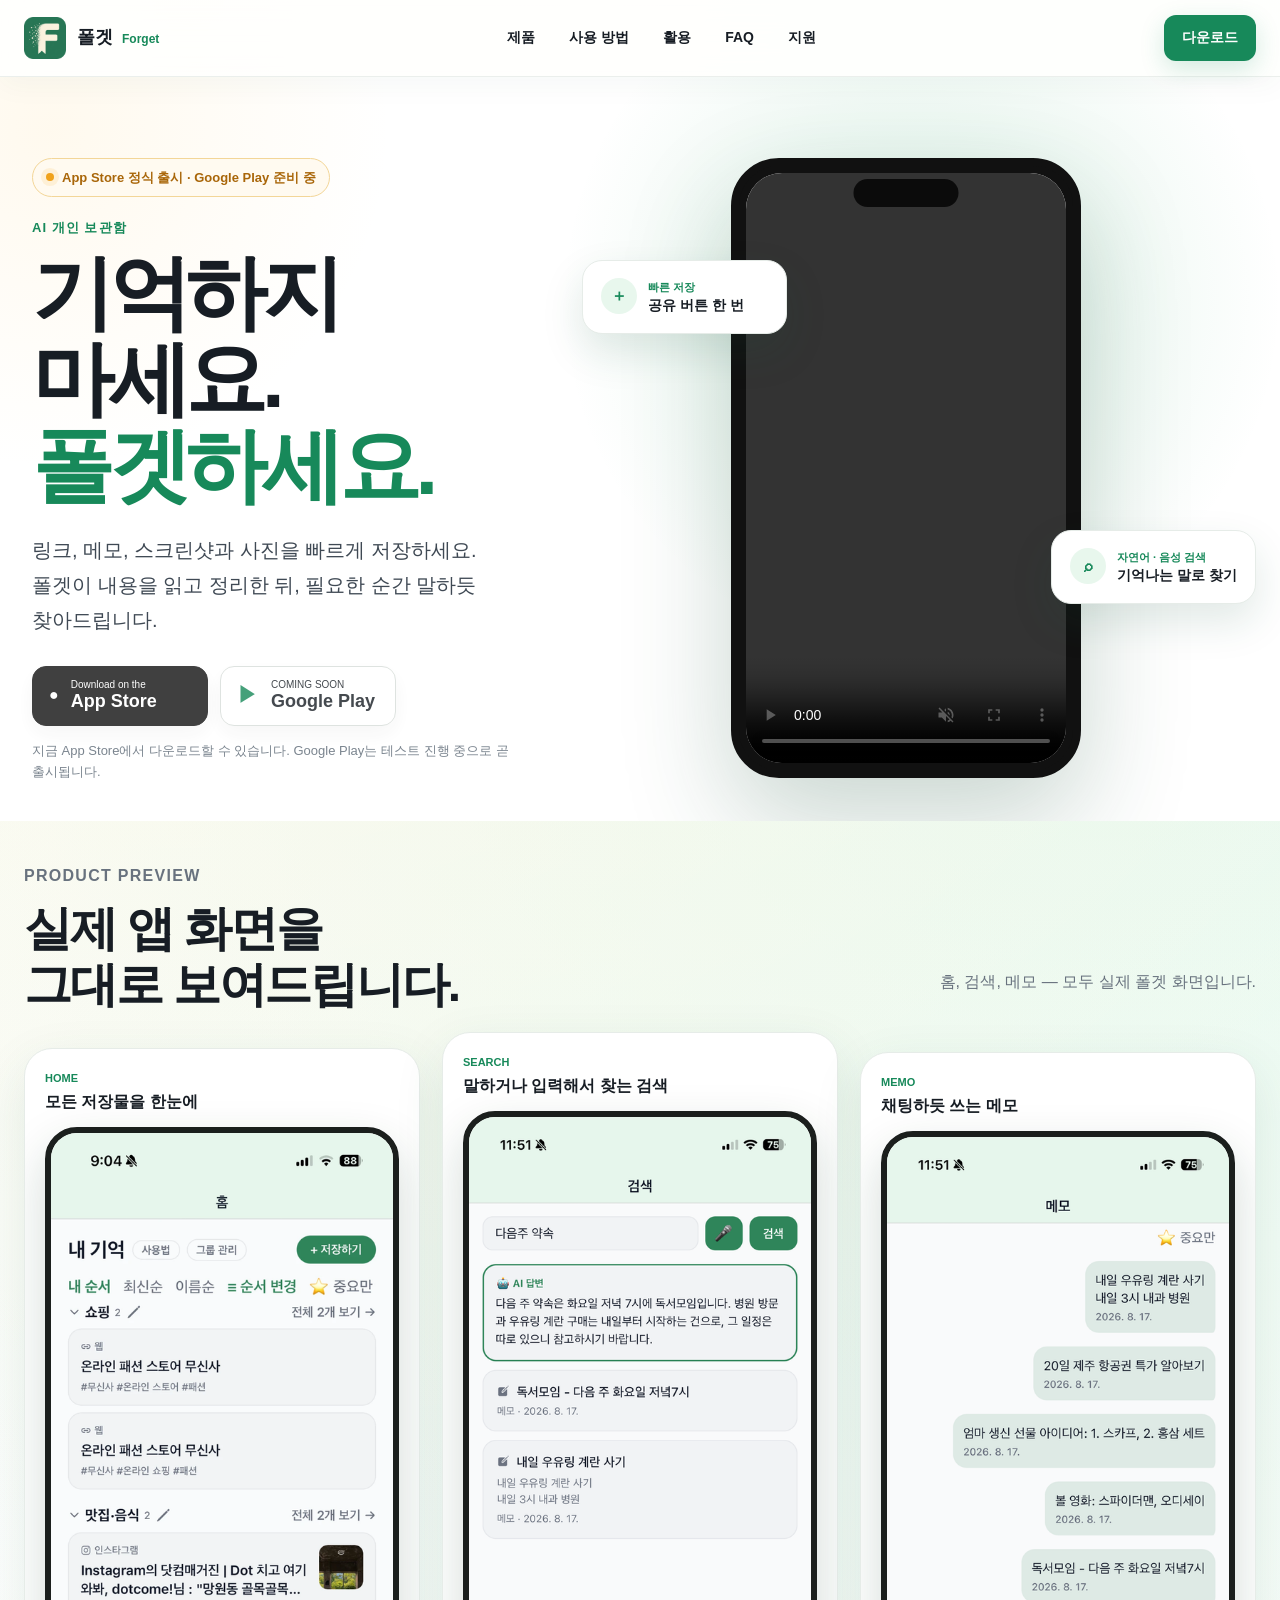
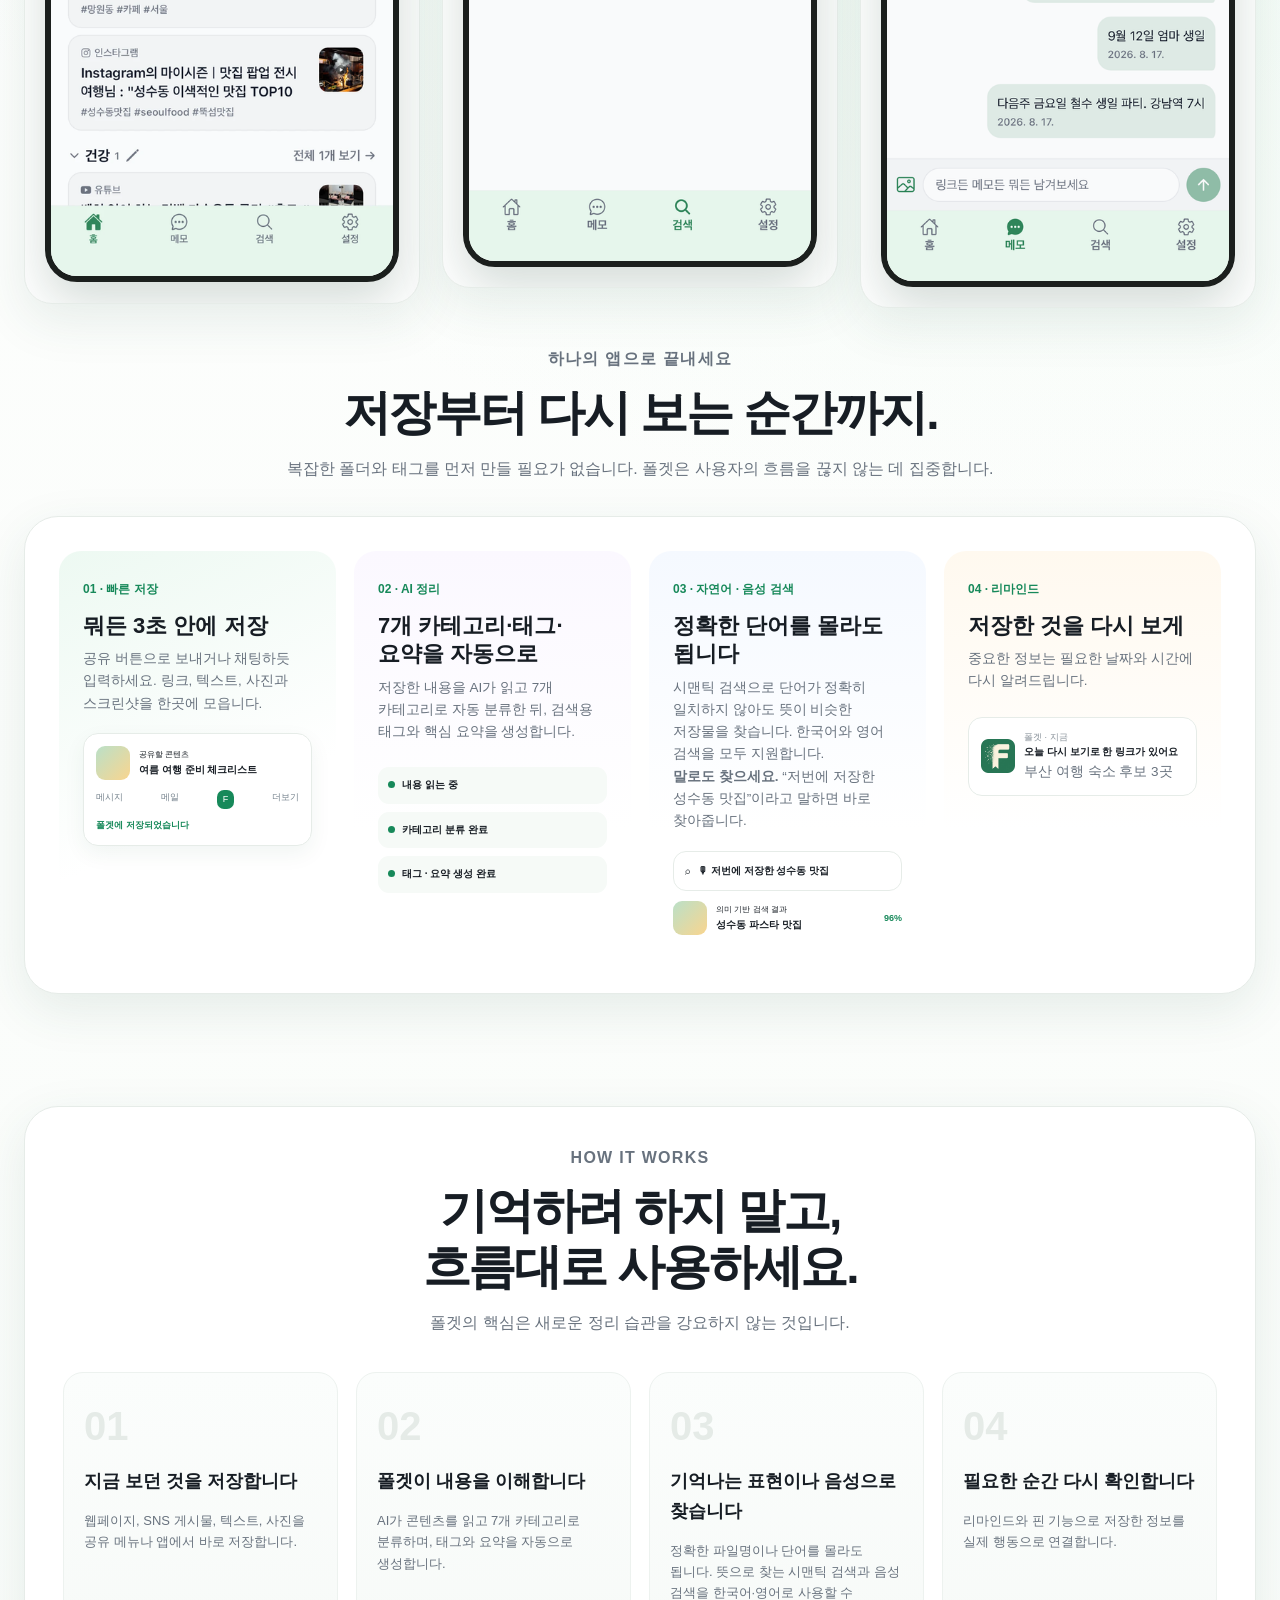
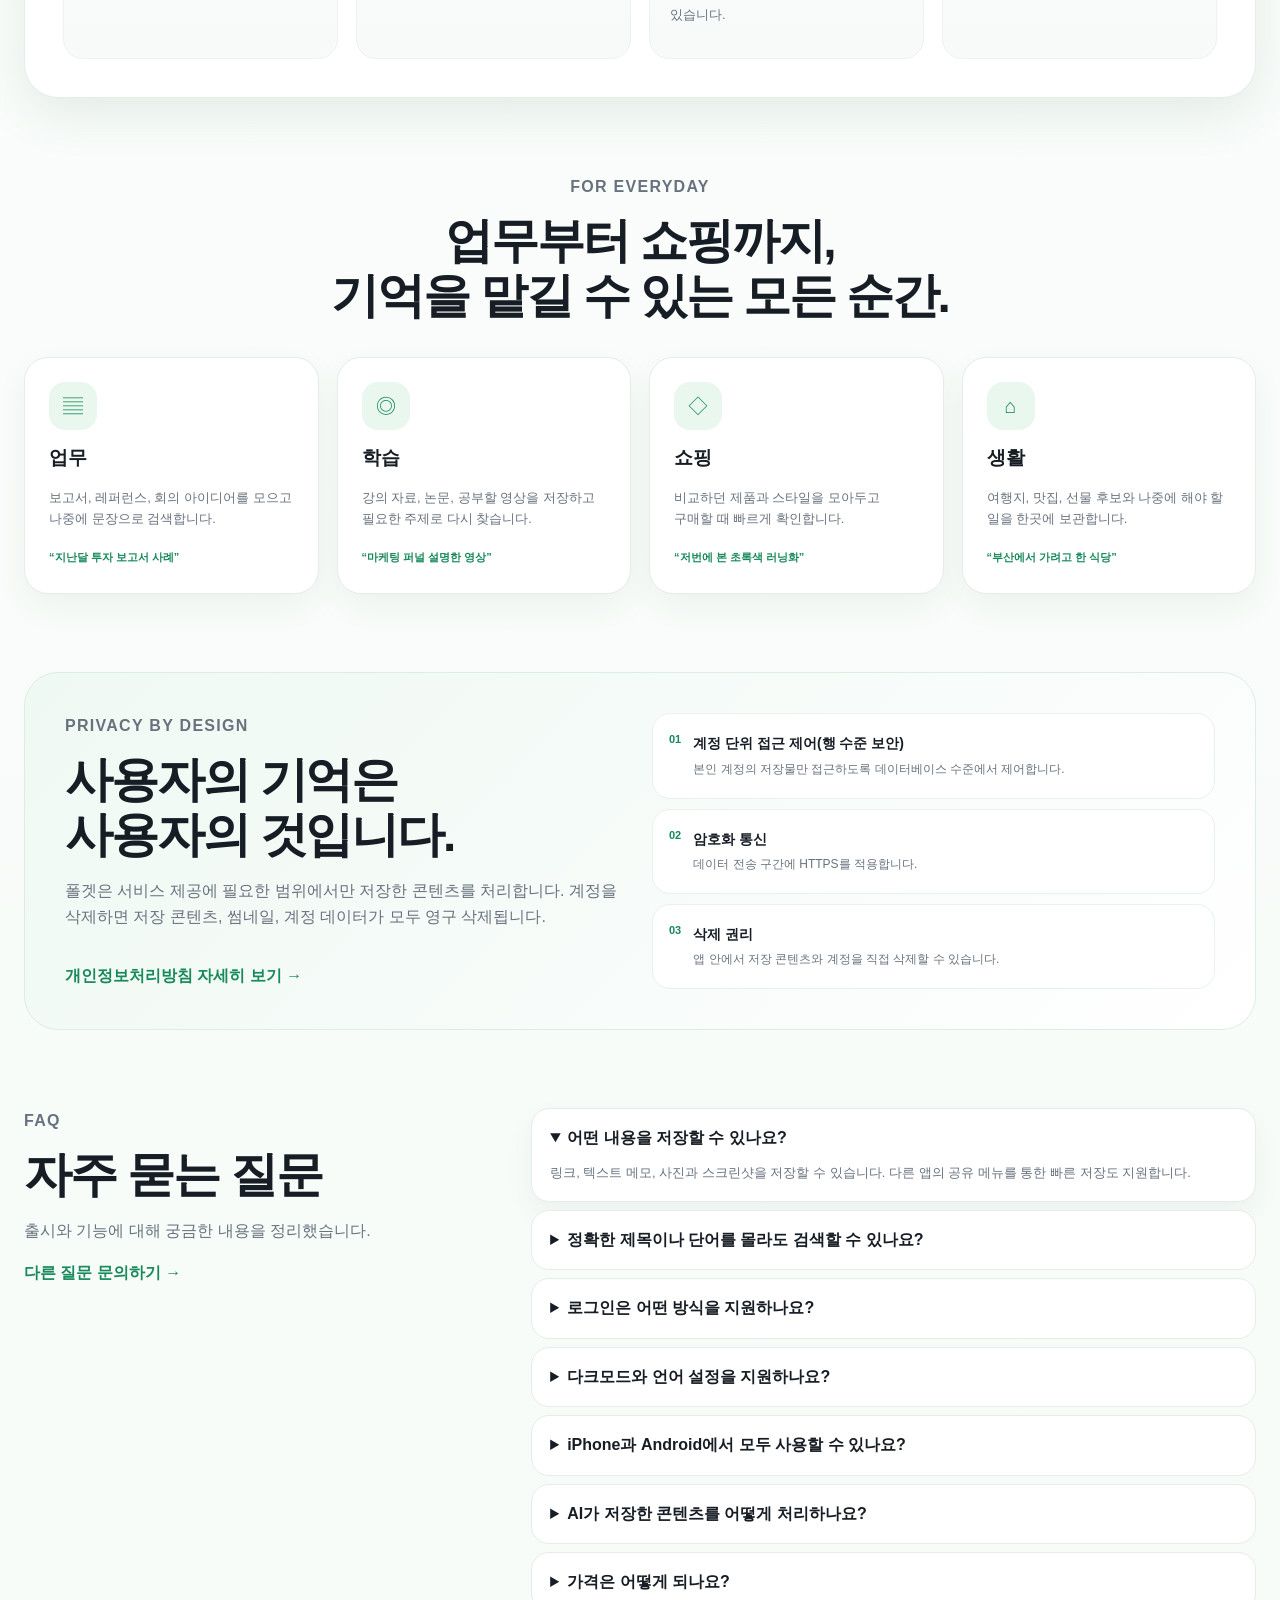
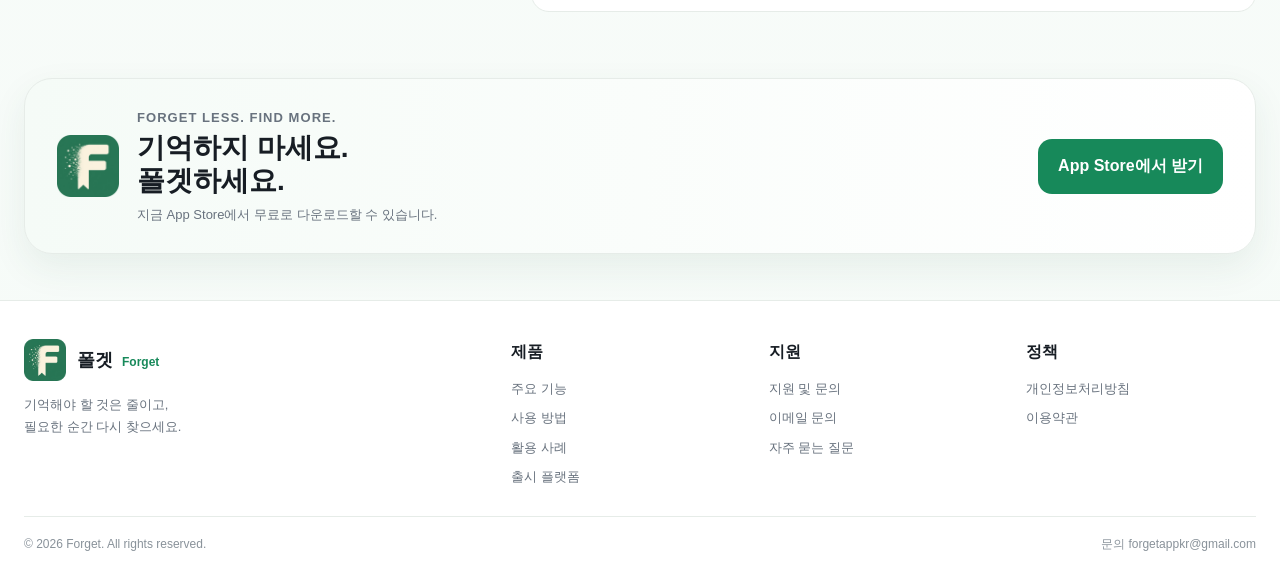
==== commit 98d7825d: "히어로 폰에 소개 영상 자동재생 배치, 하단 섹션은 실제 화면 갤러리로 - 첫 화면 우측 폰 프레임에서 소개 영상이 무음 자동재생 (컨트롤로 소리 켜기) - PRODUCT PREV" ====
--- a/index.html
+++ b/index.html
@@ -95,9 +95,7 @@
           <div class="phone-shell">
             <div class="phone-speaker"></div>
             <div class="phone-screen" style="padding:0;overflow:hidden">
-              <a href="https://apps.apple.com/kr/app/id6793758380" aria-label="App Store에서 폴겟 다운로드">
-                <img src="assets/app-home.png" alt="폴겟 실제 홈 화면" style="width:100%;height:100%;object-fit:cover;object-position:top;display:block">
-              </a>
+              <video autoplay muted loop playsinline controls preload="metadata" style="width:100%;height:100%;object-fit:cover;display:block;background:#fff" src="assets/forget-intro.mp4" aria-label="폴겟 소개 영상"></video>
             </div>
           </div>
 
@@ -119,11 +117,8 @@
     <section class="section showcase-section">
       <div class="container">
         <div class="section-heading showcase-heading">
-          <div><p class="eyebrow">PRODUCT PREVIEW</p><h2>폴겟이 어떻게 도와주는지,<br>30초면 충분합니다.</h2></div>
-          <p>실제 앱 화면과 사용 흐름을 담은 공식 소개 영상입니다.</p>
-        </div>
-        <div style="display:flex;justify-content:center;margin:8px 0 56px">
-          <video controls playsinline preload="metadata" style="width:min(340px,86vw);aspect-ratio:9/16;border-radius:28px;box-shadow:0 24px 60px rgba(16,60,40,.22);background:#fff" src="assets/forget-intro.mp4" aria-label="폴겟 소개 영상"></video>
+          <div><p class="eyebrow">PRODUCT PREVIEW</p><h2>실제 앱 화면을<br>그대로 보여드립니다.</h2></div>
+          <p>홈, 검색, 메모 — 모두 실제 폴겟 화면입니다.</p>
         </div>
         <div class="device-gallery">
           <article class="device-column device-one">
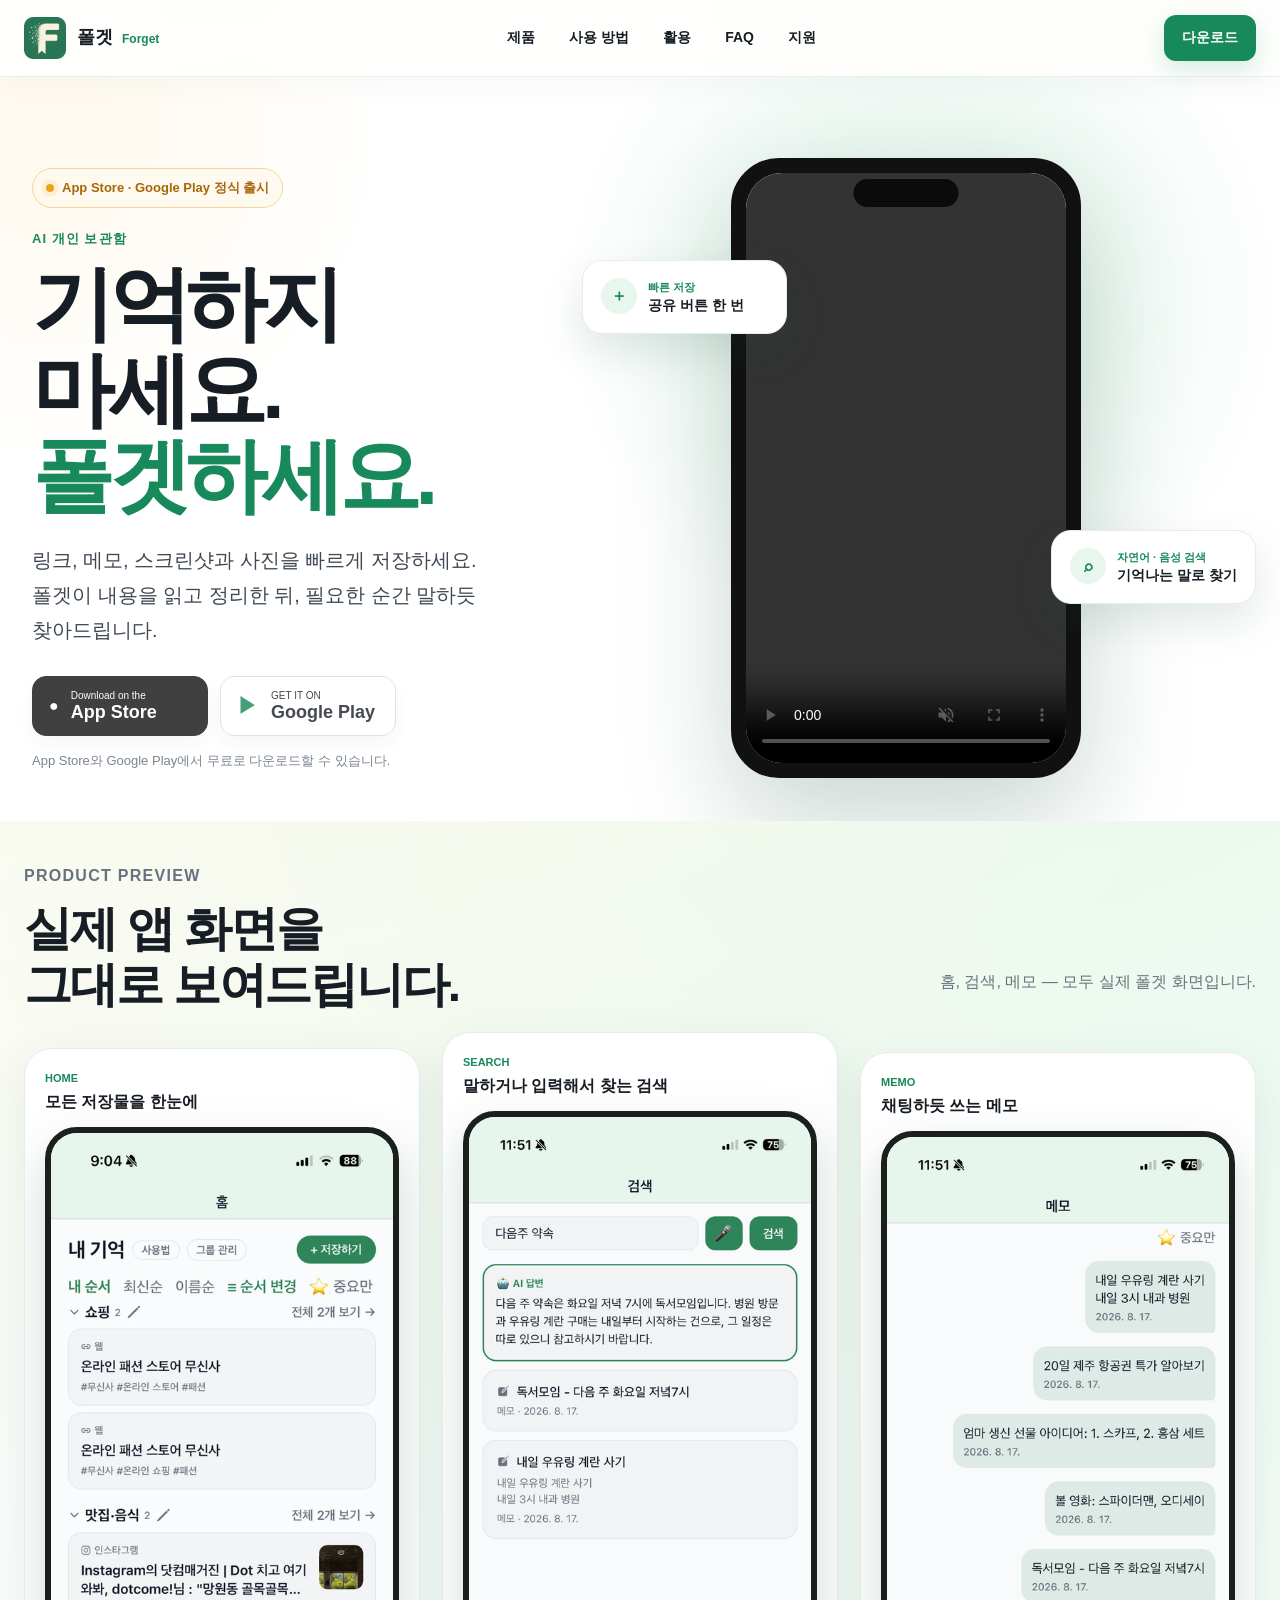
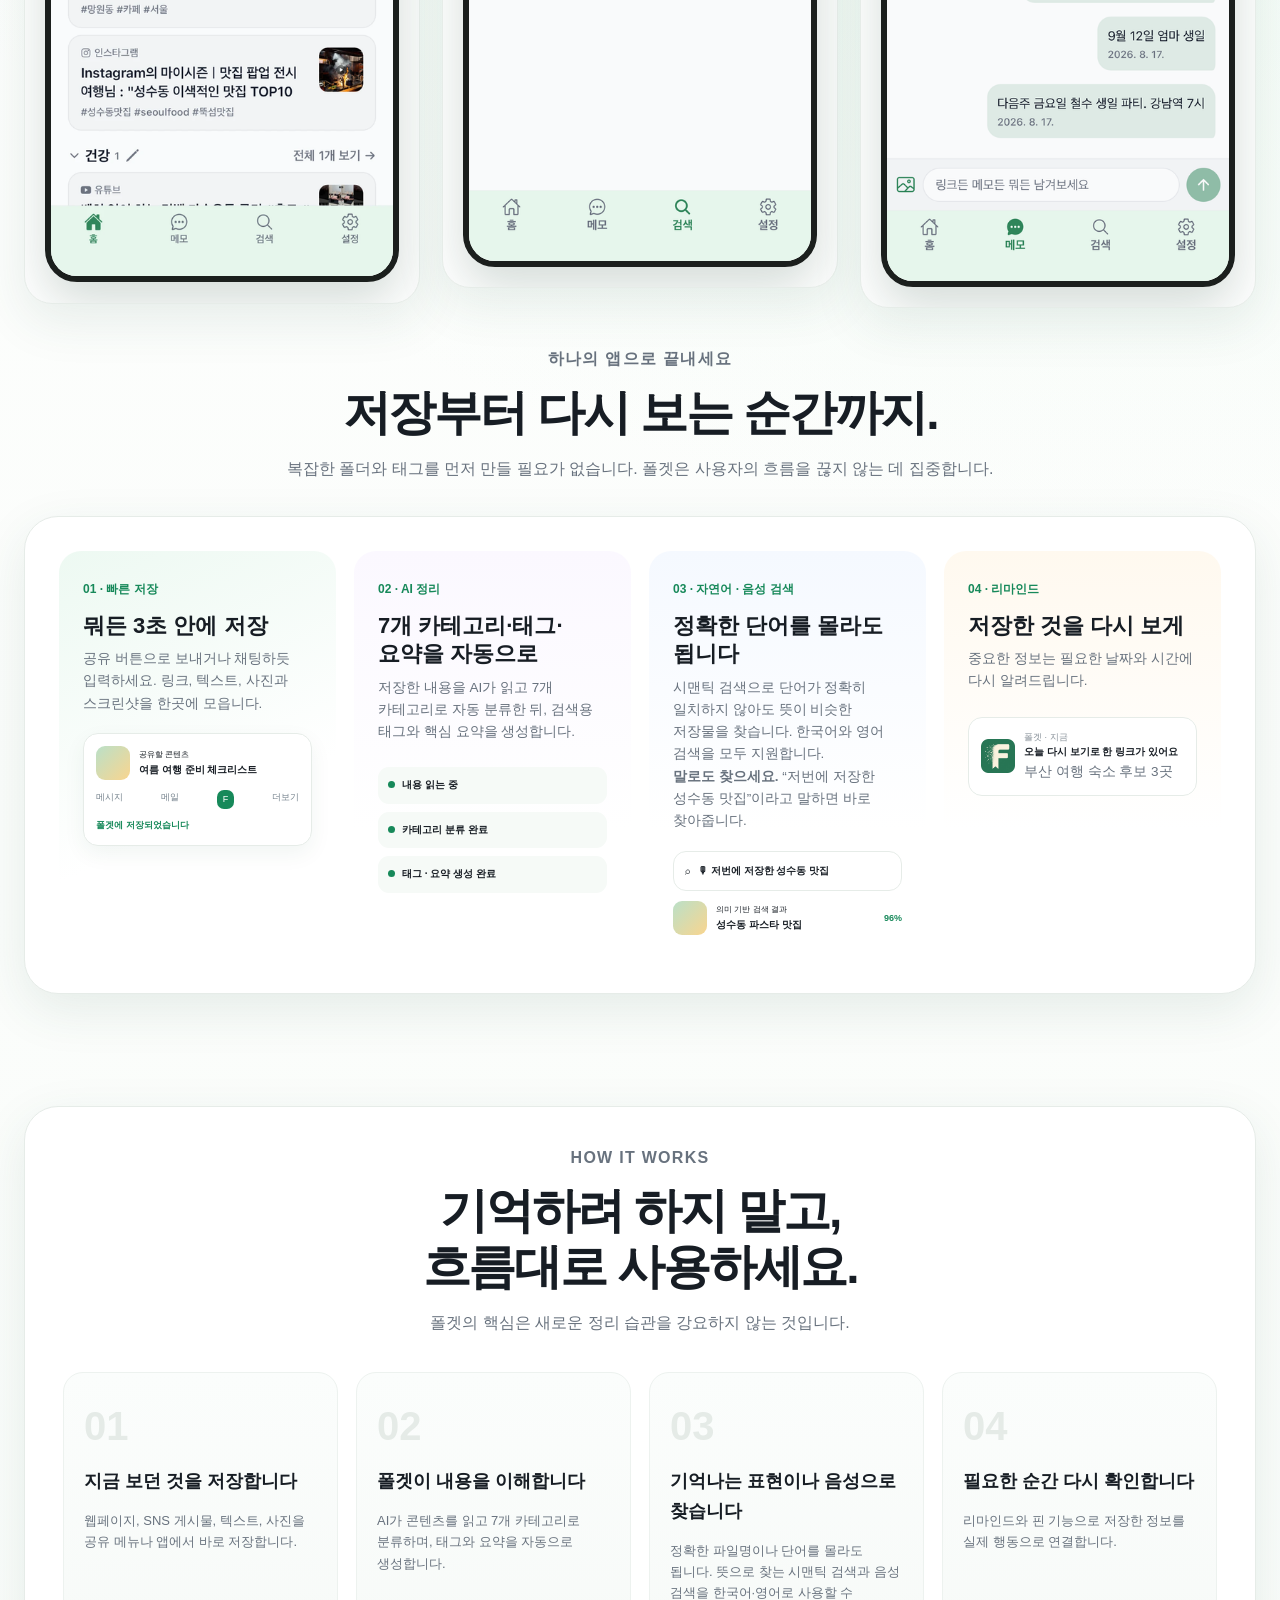
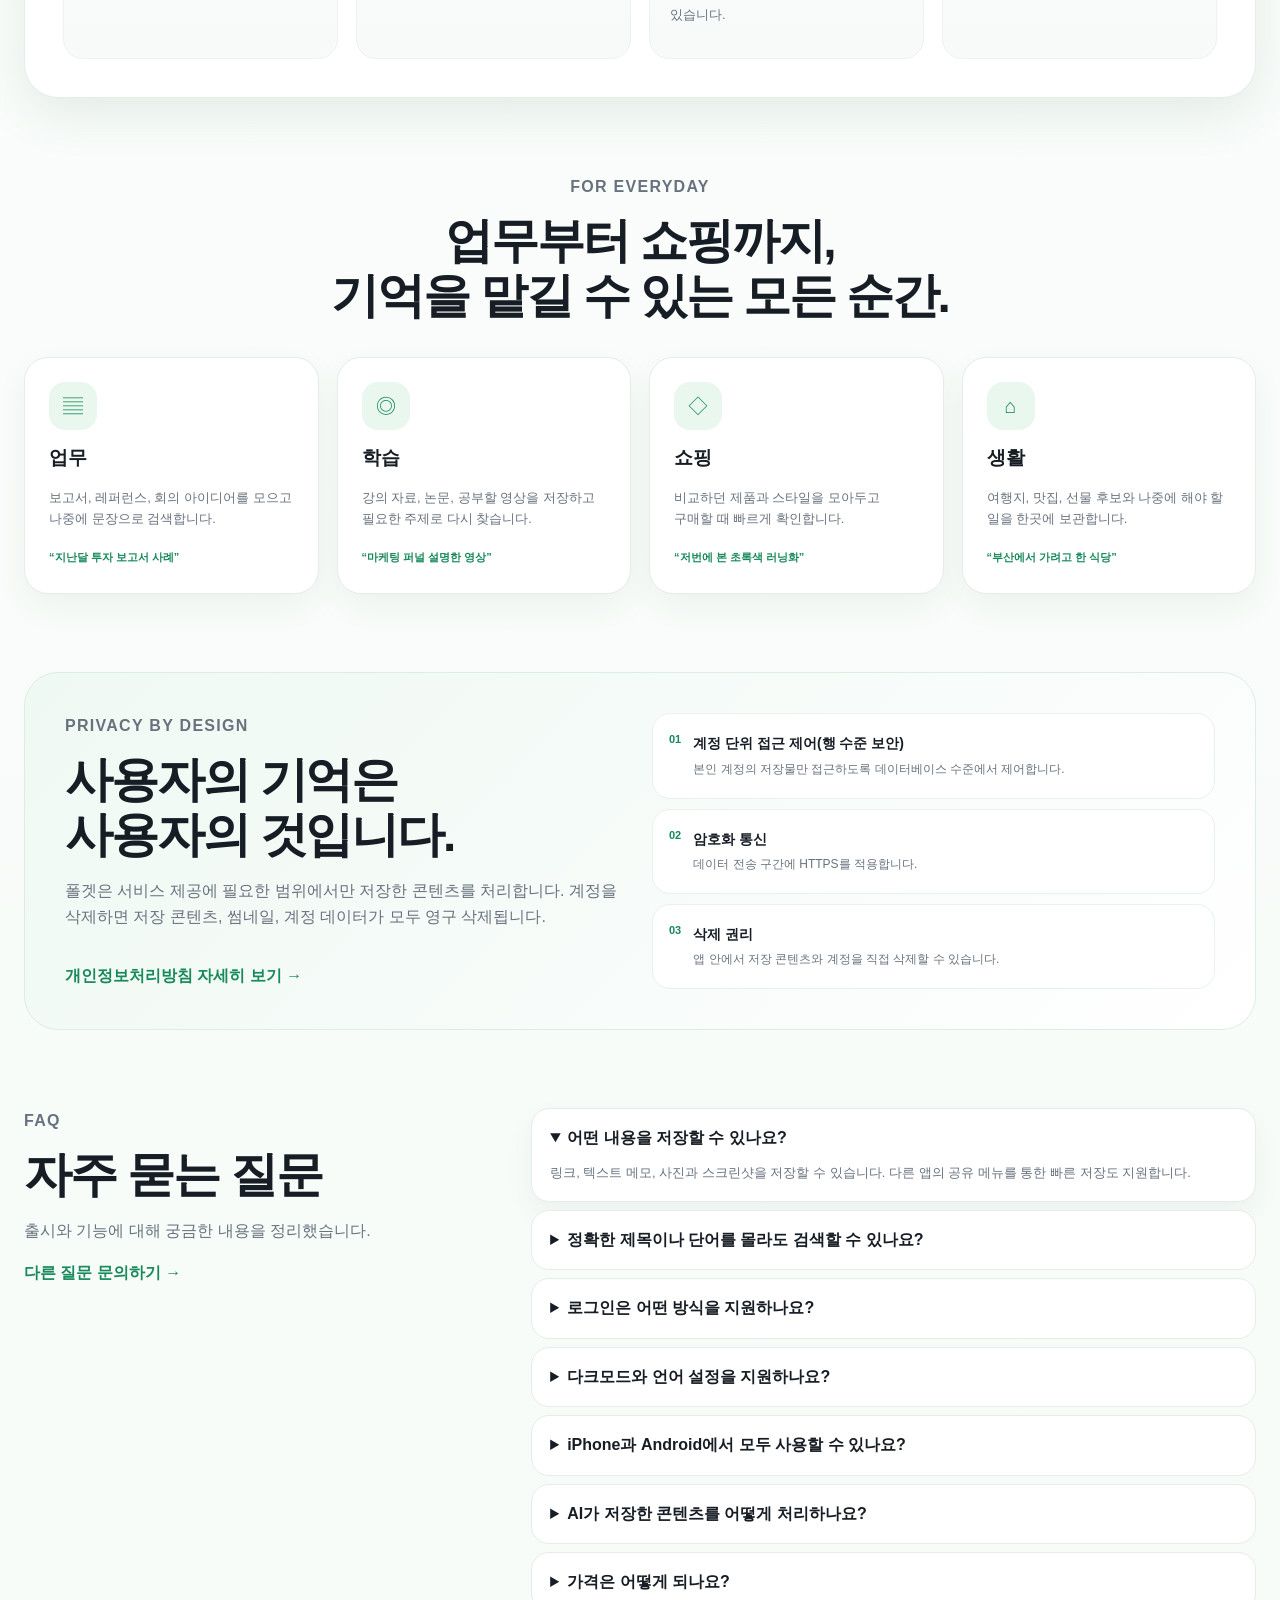
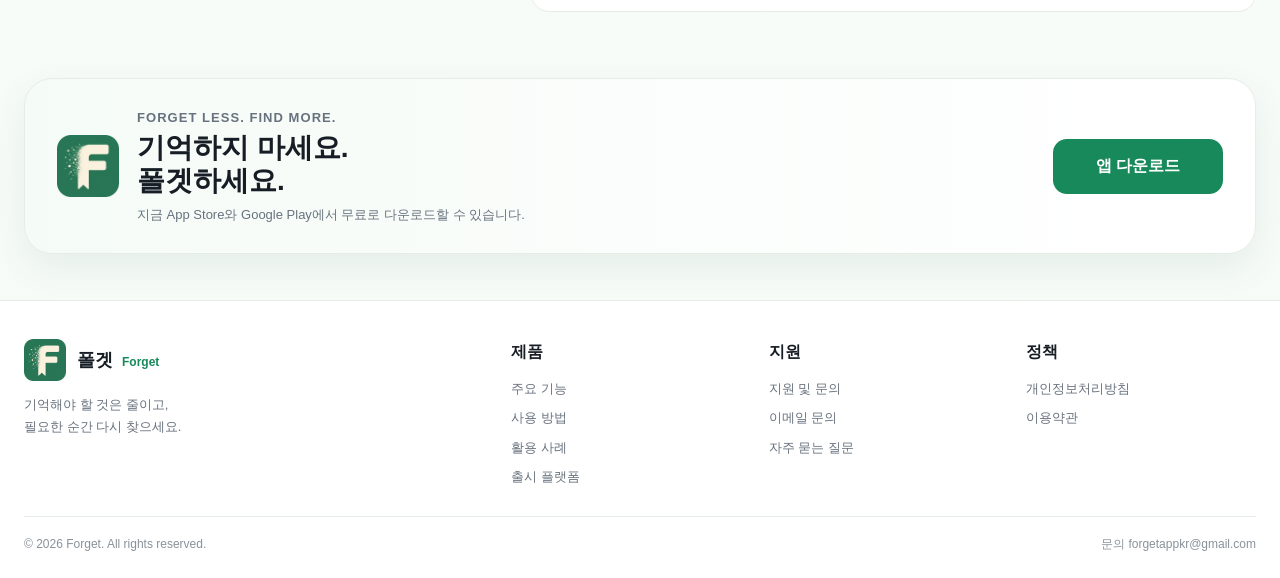
==== commit 3bee6d90: "안드로이드 Google Play 정식 출시 반영 — 스마트 링크·홈페이지·프로필 링크 페이지 2026-09-19 Google Play 프로덕션 출시 (1.2.1). - /get: " ====
--- a/index.html
+++ b/index.html
@@ -36,7 +36,7 @@
       <a href="support.html">지원</a>
     </nav>
 
-    <a class="header-cta" href="https://apps.apple.com/kr/app/id6793758380">다운로드</a>
+    <a class="header-cta" href="/get?c=home-header">다운로드</a>
   </div>
 </header>
 
@@ -49,7 +49,7 @@
         <div class="hero-copy">
           <div class="launch-chip">
             <span class="status-dot" aria-hidden="true"></span>
-            App Store 정식 출시 · Google Play 준비 중
+            App Store · Google Play 정식 출시
           </div>
 
           <p class="eyebrow">AI 개인 보관함</p>
@@ -65,14 +65,13 @@
               <span><small>Download on the</small><strong>App Store</strong></span>
             </a>
 
-            <!-- Google Play 정식 출시 후 href="#"을 실제 링크로 교체하세요. -->
-            <a class="store-button store-button-light" href="#" aria-label="Google Play 출시 준비 중">
+            <a class="store-button store-button-light" href="https://play.google.com/store/apps/details?id=kr.forgetapp.forget&amp;referrer=utm_source%3Dforgetapp.kr%26utm_medium%3Dweb%26utm_campaign%3Dhome" aria-label="Google Play에서 폴겟 다운로드">
               <span class="play-symbol" aria-hidden="true">▶</span>
-              <span><small>COMING SOON</small><strong>Google Play</strong></span>
+              <span><small>GET IT ON</small><strong>Google Play</strong></span>
             </a>
           </div>
 
-          <p class="hero-note">지금 App Store에서 다운로드할 수 있습니다. Google Play는 테스트 진행 중으로 곧 출시됩니다.</p>
+          <p class="hero-note">App Store와 Google Play에서 무료로 다운로드할 수 있습니다.</p>
         </div>
 
         <div class="hero-product" aria-label="폴겟 사용 흐름 미리보기">
@@ -264,7 +263,7 @@
           <details><summary>정확한 제목이나 단어를 몰라도 검색할 수 있나요?</summary><p>네. 시맨틱 검색으로 정확한 단어가 일치하지 않아도 뜻이 비슷한 저장물을 찾습니다. 텍스트뿐 아니라 마이크로 말해서 검색할 수 있고, 한국어·영어를 모두 지원합니다.</p></details>
           <details><summary>로그인은 어떤 방식을 지원하나요?</summary><p>Apple 로그인, 카카오 로그인, 이메일 가입을 지원합니다.</p></details>
           <details><summary>다크모드와 언어 설정을 지원하나요?</summary><p>네. 다크모드를 지원하며 앱은 한국어와 영어로 제공됩니다.</p></details>
-          <details><summary>iPhone과 Android에서 모두 사용할 수 있나요?</summary><p>iOS 앱은 App Store에 정식 출시되어 지금 다운로드할 수 있습니다. Android는 비공개 테스트를 진행 중이며 곧 Google Play에 출시됩니다.</p></details>
+          <details><summary>iPhone과 Android에서 모두 사용할 수 있나요?</summary><p>네. iOS 앱은 App Store에서, Android 앱은 Google Play에서 다운로드할 수 있습니다. 같은 계정으로 로그인하면 저장한 내용이 두 기기에서 똑같이 보입니다.</p></details>
           <details><summary>AI가 저장한 콘텐츠를 어떻게 처리하나요?</summary><p>저장 콘텐츠의 자동 분류, 태그, 요약과 의미 기반 검색을 제공하는 데 필요한 범위에서 AI 서비스를 이용합니다. 자세한 처리 위탁 내용은 개인정보처리방침에서 확인할 수 있습니다.</p></details>
           <details><summary>가격은 어떻게 되나요?</summary><p>현재 무료로 사용할 수 있습니다. 유료 기능이 추가되는 경우 앱과 공식 홈페이지에서 미리 안내드립니다.</p></details>
         </div>
@@ -272,7 +271,7 @@
     </section>
 
     <section class="section final-cta-section">
-      <div class="container final-cta"><div class="cta-logo"><img src="assets/forget-icon.svg" alt="폴겟 아이콘" style="border-radius:0;background:transparent;clip-path:none;overflow:visible"></div><div><p class="eyebrow">FORGET LESS. FIND MORE.</p><h2>기억하지 마세요.<br>폴겟하세요.</h2><p>지금 App Store에서 무료로 다운로드할 수 있습니다.</p></div><a href="https://apps.apple.com/kr/app/id6793758380" class="cta-mail">App Store에서 받기</a></div>
+      <div class="container final-cta"><div class="cta-logo"><img src="assets/forget-icon.svg" alt="폴겟 아이콘" style="border-radius:0;background:transparent;clip-path:none;overflow:visible"></div><div><p class="eyebrow">FORGET LESS. FIND MORE.</p><h2>기억하지 마세요.<br>폴겟하세요.</h2><p>지금 App Store와 Google Play에서 무료로 다운로드할 수 있습니다.</p></div><a href="/get?c=home-cta" class="cta-mail">앱 다운로드</a></div>
     </section>
   </main>
 
